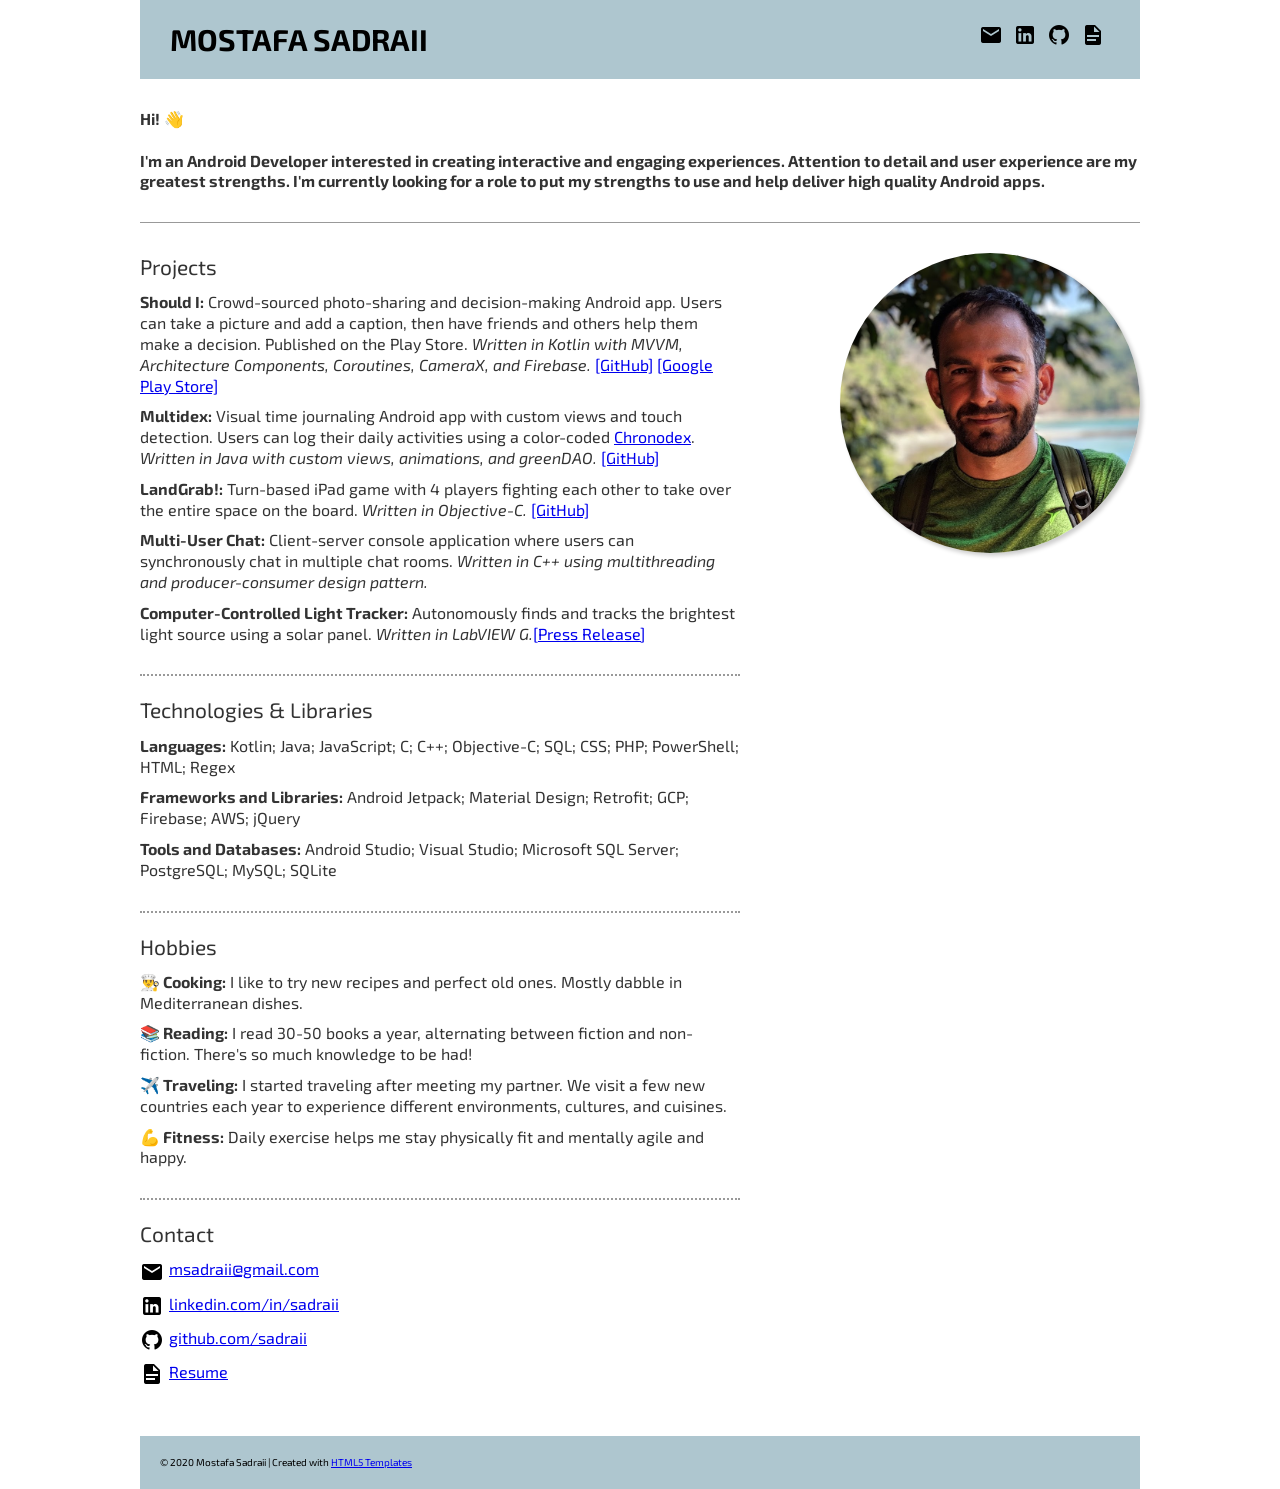
==== index.html @ 60edc60b "Updated project wording" ====
<!doctype html>
<html lang="en" class="no-js">
<head>
	<!-- Place favicon.ico in the root directory -->
    <meta charset="utf-8">
    <meta http-equiv="x-ua-compatible" content="ie=edge">
    <meta name="viewport" content="width=device-width, initial-scale=1">
    <title>Mostafa Sadraii - Android Developer</title>
	<meta name="description" content="Personal portfolio page for Mostafa Sadraii">
	<link rel="stylesheet" href="css/normalize.css">
	<link rel="stylesheet" href="css/main.css">
	<link href="https://fonts.googleapis.com/css2?family=Exo+2&display=swap" rel="stylesheet">
</head>

<body>
	<header>
		<div id="logo"><strong>Mostafa Sadraii</strong></div>
		<nav>  
			<ul>
				<li><a href="mailto:msadraii@gmail.com" alt="Email link" target="_blank"><img src="images/email.png"></a>
				<li><a href="https://www.linkedin.com/in/sadraii/" alt="LinkedIn link" target="_blank"><img src="images/linkedin.png"></a>
				<li><a href="https://www.github.com/sadraii/" alt="GitHub link" target="_blank"><img src="images/github.png"></a>
				<li><a href="resume.pdf" alt="Resume link" target="_blank"><img src="images/resume.png"></a>
			</ul>
		</nav>
	</header>
	<section>
		<p><strong>Hi!</strong> 👋</p>
		<br />
		<p><strong>I'm an Android Developer interested in creating interactive and engaging experiences. Attention to detail and user experience are my greatest strengths. I'm currently looking for a role to put my strengths to use and help deliver high quality Android apps.</strong></p>
	</section>
	<section id="pageContent">
		<main role="main">
			<article>
				<h2>Projects</h2>
				<p><strong>Should I:</strong> Crowd-sourced photo-sharing and decision-making Android app. Users can take a picture and add a caption, then have friends and others help them make a decision. Published on the Play Store. <em>Written in Kotlin with MVVM, Architecture Components, Coroutines, CameraX, and Firebase.</em> <a href="https://github.com/sadraii/should-i" target="_blank">[GitHub]</a> <a href="https://play.google.com/store/apps/details?id=com.sadraii.shouldi" target="_blank">[Google Play Store]</a></p> 
				<p><strong>Multidex:</strong> Visual time journaling Android app with custom views and touch detection. Users can log their daily activities using a color-coded <a href="http://www.timehackers.io/chronodex-review/" target="_blank">Chronodex</a>. <em>Written in Java with custom views, animations, and greenDAO.</em> <a href="https://github.com/sadraii/multidex" target="_blank">[GitHub]</a></p>
				<p><strong>LandGrab!:</strong> Turn-based iPad game with 4 players fighting each other to take over the entire space on the board. <em>Written in Objective-C.</em> <a href="https://github.com/sadraii/landgrab" target="_blank">[GitHub]</a></p>
				<p><strong>Multi-User Chat:</strong> Client-server console application where users can synchronously chat in multiple chat rooms. <em>Written in C++ using multithreading and producer-consumer design pattern.</em></p>
				<p><strong>Computer-Controlled Light Tracker:</strong> Autonomously finds and tracks the brightest light source using a solar panel. <em>Written in LabVIEW G.</em><a href="https://web.sonoma.edu/engineering/ship/computer_controlled_light_tracker.shtml" target="_blank">[Press Release]</a></p>
				<a href="" target="_blank"></a>
			</article>
			<article>
				<h2>Technologies & Libraries</h2>
				<p><strong>Languages:</strong> Kotlin; Java; JavaScript; C; C++; Objective-C; SQL; CSS; PHP; PowerShell; HTML; Regex</p>
				<p><strong>Frameworks and Libraries:</strong> Android Jetpack; Material Design; Retrofit; GCP; Firebase; AWS; jQuery</p>
				<p><strong>Tools and Databases:</strong> Android Studio; Visual Studio; Microsoft SQL Server; PostgreSQL; MySQL; SQLite</p>
			</article>
			<article>
					<h2>Hobbies</h2>
					<p><strong>👨‍🍳 Cooking:</strong> I like to try new recipes and perfect old ones. Mostly dabble in Mediterranean dishes.</p>
					<p><strong>📚 Reading:</strong> I read 30-50 books a year, alternating between fiction and non-fiction. There's so much knowledge to be had!</p>
					<p><strong>✈️ Traveling:</strong> I started traveling after meeting my partner. We visit a few new countries each year to experience different environments, cultures, and cuisines.</p>
					<p><strong>💪 Fitness:</strong> Daily exercise helps me stay physically fit and mentally agile and happy.</p>
				</article>
			<article>
				<h2>Contact</h2>
				<p><a href="mailto:msadraii@gmail.com" alt="Email link" target="_blank"><img src="images/email.png">msadraii@gmail.com</a></p>
				<p><a href="https://www.linkedin.com/in/sadraii/" alt="LinkedIn link" target="_blank"><img src="images/linkedin.png">linkedin.com/in/sadraii</a></p>
				<p><a href="https://www.github.com/sadraii/" alt="GitHub link" target="_blank"><img src="images/github.png">github.com/sadraii</a></p>
				<p><a href="resume.pdf" alt="Resume link" target="_blank"><img src="images/resume.png">Resume</a></p>
			</article>
		</main>
		<aside>
			<img id="me" alt="Profile picture" src="images/me.png" width="300" height="300">
			<!-- <div>Sidebar 2</div>
			<div>Sidebar 3</div> -->
		</aside>
	</section>
	<footer>
		<p>&copy; 2020 Mostafa Sadraii | Created with <a href="https://html5-templates.com/" target="_blank" rel="nofollow">HTML5 Templates</a></p>
	</footer>


</body>

</html>
---- css/main.css ----
html,body,div,span,object,iframe,h1,h2,h3,h4,h5,h6,p,blockquote,pre,abbr,address,cite,code,del,dfn,em,img,ins,kbd,q,samp,small,strong,sub,sup,var,b,i,dl,dt,dd,ol,ul,li,fieldset,form,label,legend,table,caption,tbody,tfoot,thead,tr,th,td,article,aside,canvas,details,figcaption,figure,footer,header,hgroup,menu,nav,section,summary,time,mark,audio,video{margin:0;padding:0;border:0;outline:0;font-size:100%;vertical-align:baseline;background:transparent}
body{line-height:1.3; font-family: 'Exo 2', sans-serif;}
h1{font-size: 25px;}h2{font-size: 21px;}h3{font-size: 18px;}h4{font-size: 16px;}
article,aside,details,figcaption,figure,footer,header,hgroup,menu,nav,section{display:block}
nav ul{list-style:none}
blockquote,q{quotes:none}
blockquote:before,blockquote:after,q:before,q:after{content:none}
a{margin:0;padding:0;font-size:100%;vertical-align:baseline;background:transparent}
ins{background-color:#ff9;color:#000;text-decoration:none}
mark{background-color:#ff9;color:#000;font-style:italic;font-weight:bold}
del{text-decoration:line-through}
abbr[title],dfn[title]{border-bottom:1px dotted;cursor:help}
table{border-collapse:collapse;border-spacing:0}
hr{display:block;height:1px;border:0;border-top:1px solid #ccc;margin:1em 0;padding:0}
input,select{vertical-align:middle}

body,html {
	background-color: #FFF;
}
header {
    background: #AEC6CF;
    padding: 20px 30px;
    max-width: 940px;
    margin: auto;
}
nav {
    /* display: inline-block; */
    float: right;
}
nav ul li a img {
    vertical-align: middle;
}
nav ul li {
    display: inline-block;
    margin: 3px 5px 0px 5px;
}
nav ul {
    list-style: none;
}
#pageContent {
    max-width: 1000px;
    margin: auto;
    border: none;
}
main {
	float: left;
	width: 60%;
}
aside {
	float: right;
	width: 30%;
}
article {
    border-bottom: 2px dotted #999;
    padding-bottom: 20px;
    margin-bottom: 20px;
}
article h2 {
    font-weight: normal;
    margin-bottom: 12px;
}
article p {
    padding-bottom: 10px;
}
article p img {
    vertical-align: middle;
    margin-right: 5px;
}
footer {
	background: #AEC6CF;
	max-width: 1000px;
	margin: auto;
	clear: both;
    text-align: left;
}
footer p {
    padding: 20px;
    font-size: 10px;
}
aside > div {
	margin: 10px auto;
	background: #AEC6CF;
	min-height: 100px;
}
main article:last-child {
    border-bottom: none;
}
#logo {
    display: inline-block;
    vertical-align: middle;
    font-size: 30px;
    text-transform: uppercase;
}
#me {
    border-radius: 50%;
    box-shadow: rgba(0,0,0,.2) 3px 3px 4px;
}
body > section {
    max-width: 1000px;
    margin: auto;
    padding: 30px 0px;
    border-bottom: 1px solid #999;
    color: #333;
}

@media screen and (max-width: 1000px) {
	body > section {
		padding: 30px 20px;
	}
}
@media screen and (max-width: 600px) {
	main {
		float: none;
		width: 100%;
	}
	aside {
		float: none;
		width: 100%;
	}
    nav {
        display: none;
    }
}
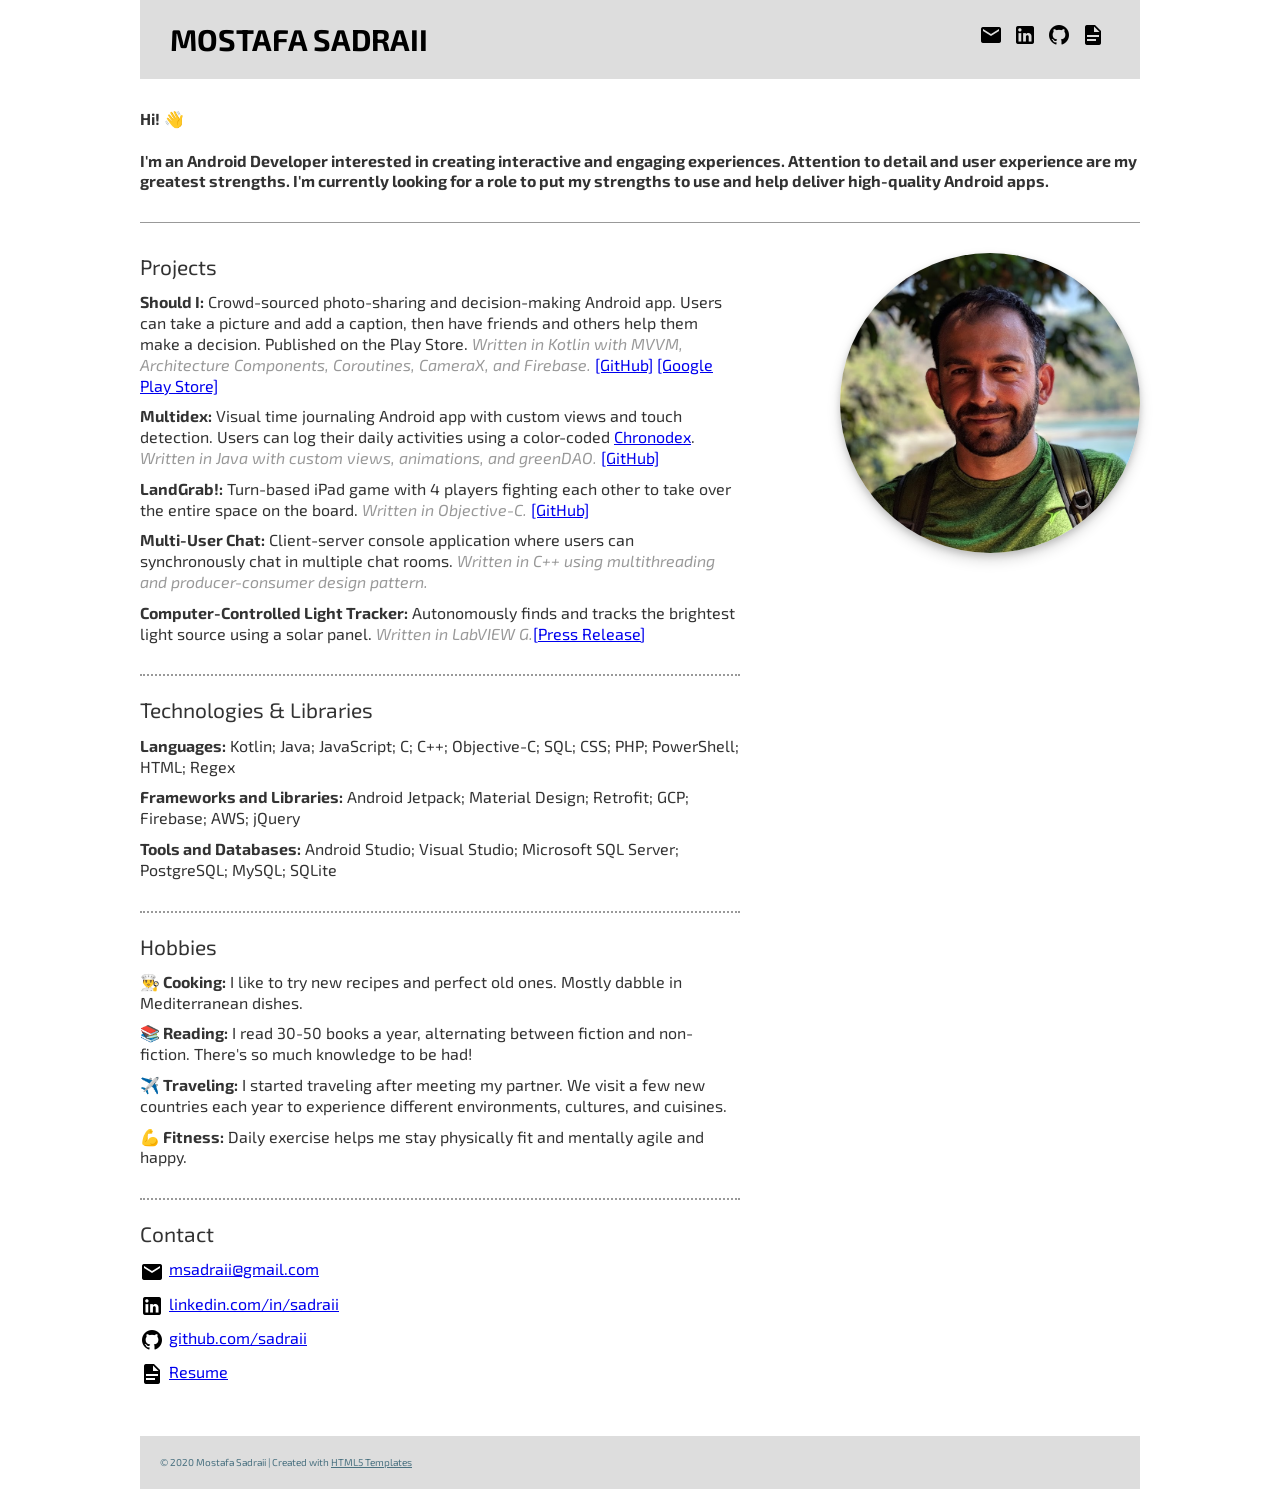
==== commit a39a58bf: "Updated bio wording" ====
--- a/index.html
+++ b/index.html
@@ -27,7 +27,7 @@
 	<section>
 		<p><strong>Hi!</strong> 👋</p>
 		<br />
-		<p><strong>I'm an Android Developer interested in creating interactive and engaging experiences. Attention to detail and user experience are my greatest strengths. I'm currently looking for a role to put my strengths to use and help deliver high quality Android apps.</strong></p>
+		<p><strong>I'm an Android Developer interested in creating interactive and engaging experiences. Attention to detail and user experience are my greatest strengths. I'm currently looking for a role to put my strengths to use and help deliver high-quality Android apps.</strong></p>
 	</section>
 	<section id="pageContent">
 		<main role="main">
--- a/css/main.css
+++ b/css/main.css
@@ -18,7 +18,7 @@
 	background-color: #FFF;
 }
 header {
-    background: #AEC6CF;
+    background: #DDD;
     padding: 20px 30px;
     max-width: 940px;
     margin: auto;
@@ -66,8 +66,11 @@
     vertical-align: middle;
     margin-right: 5px;
 }
+article p em {
+    color: #999;
+}
 footer {
-	background: #AEC6CF;
+	background: #DDD;
 	max-width: 1000px;
 	margin: auto;
 	clear: both;
@@ -76,6 +79,10 @@
 footer p {
     padding: 20px;
     font-size: 10px;
+    color: #4b7281;
+}
+footer p a {
+	color: #4b7281;
 }
 aside > div {
 	margin: 10px auto;
@@ -93,7 +100,7 @@
 }
 #me {
     border-radius: 50%;
-    box-shadow: rgba(0,0,0,.2) 3px 3px 4px;
+    box-shadow: rgba(0,0,0,0.15) 0px 7px 14px 0px, rgba(0,0,0,.15) 0px 3px 6px 0px;
 }
 body > section {
     max-width: 1000px;
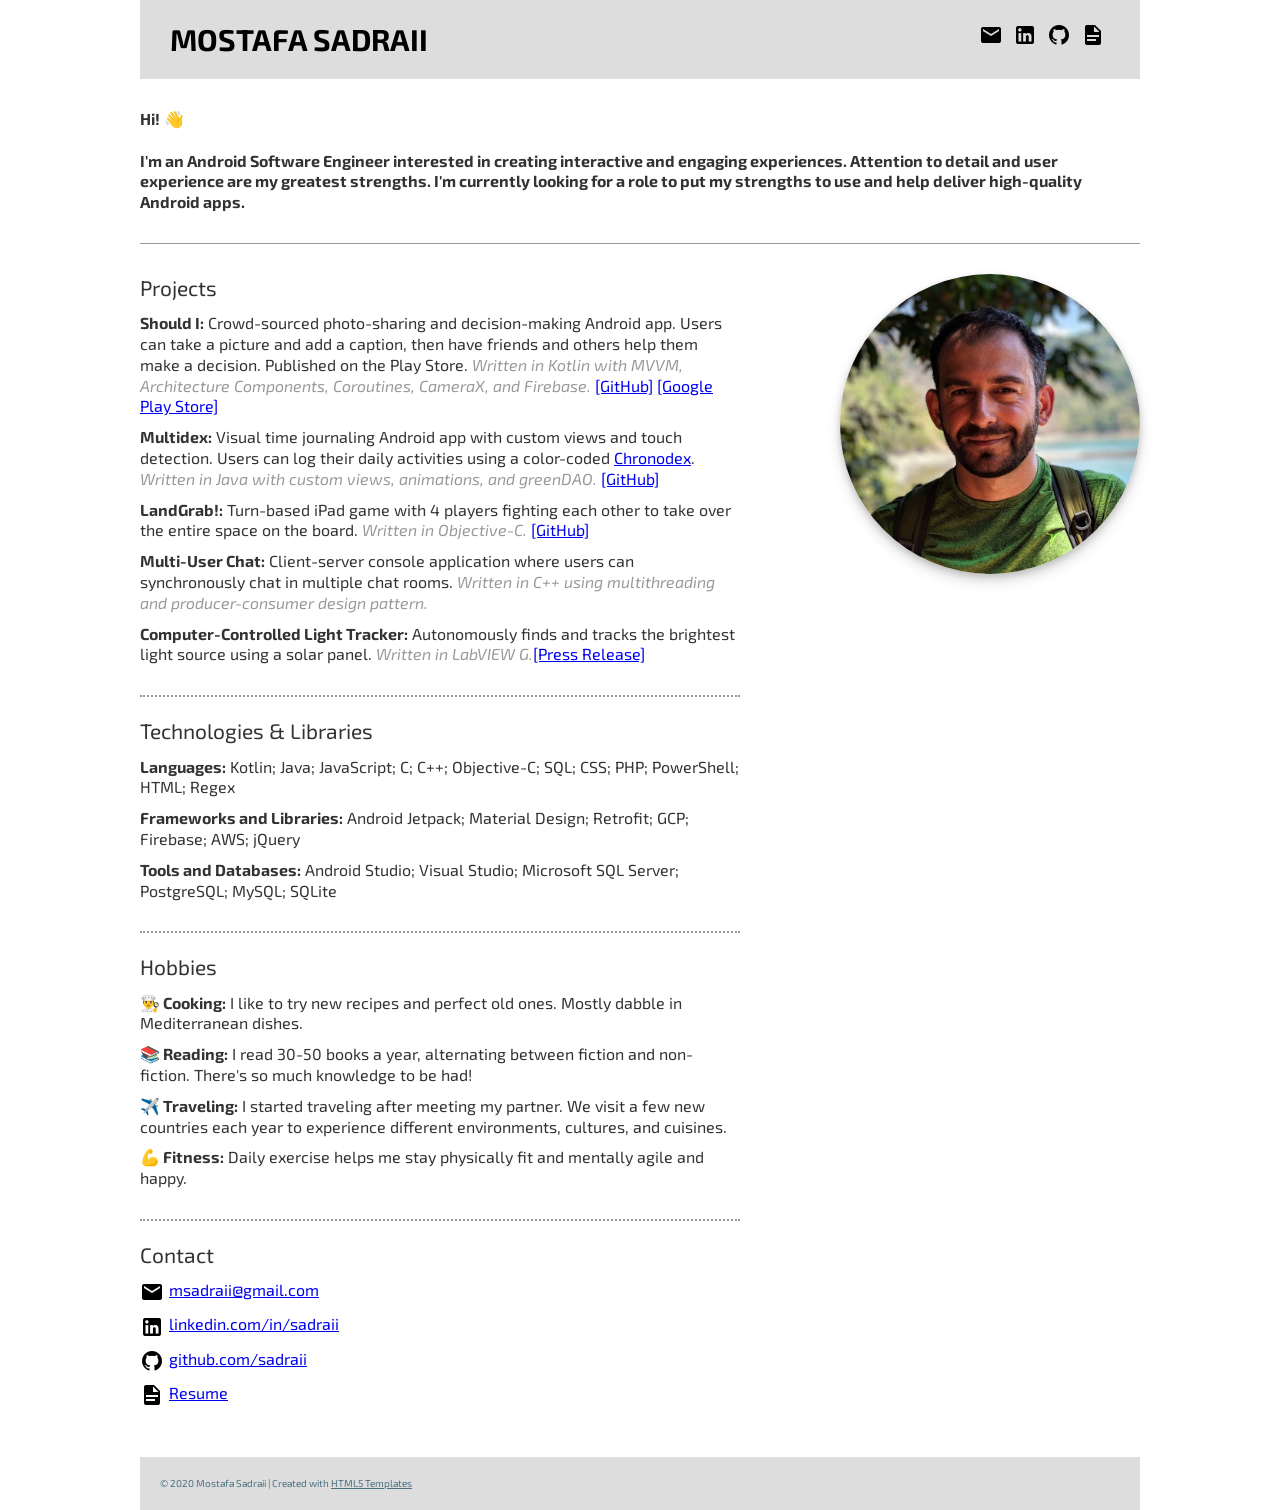
==== commit ed51c938: "Updated website wording" ====
--- a/index.html
+++ b/index.html
@@ -27,7 +27,7 @@
 	<section>
 		<p><strong>Hi!</strong> 👋</p>
 		<br />
-		<p><strong>I'm an Android Developer interested in creating interactive and engaging experiences. Attention to detail and user experience are my greatest strengths. I'm currently looking for a role to put my strengths to use and help deliver high-quality Android apps.</strong></p>
+		<p><strong>I'm an Android Software Engineer interested in creating interactive and engaging experiences. Attention to detail and user experience are my greatest strengths. I'm currently looking for a role to put my strengths to use and help deliver high-quality Android apps.</strong></p>
 	</section>
 	<section id="pageContent">
 		<main role="main">
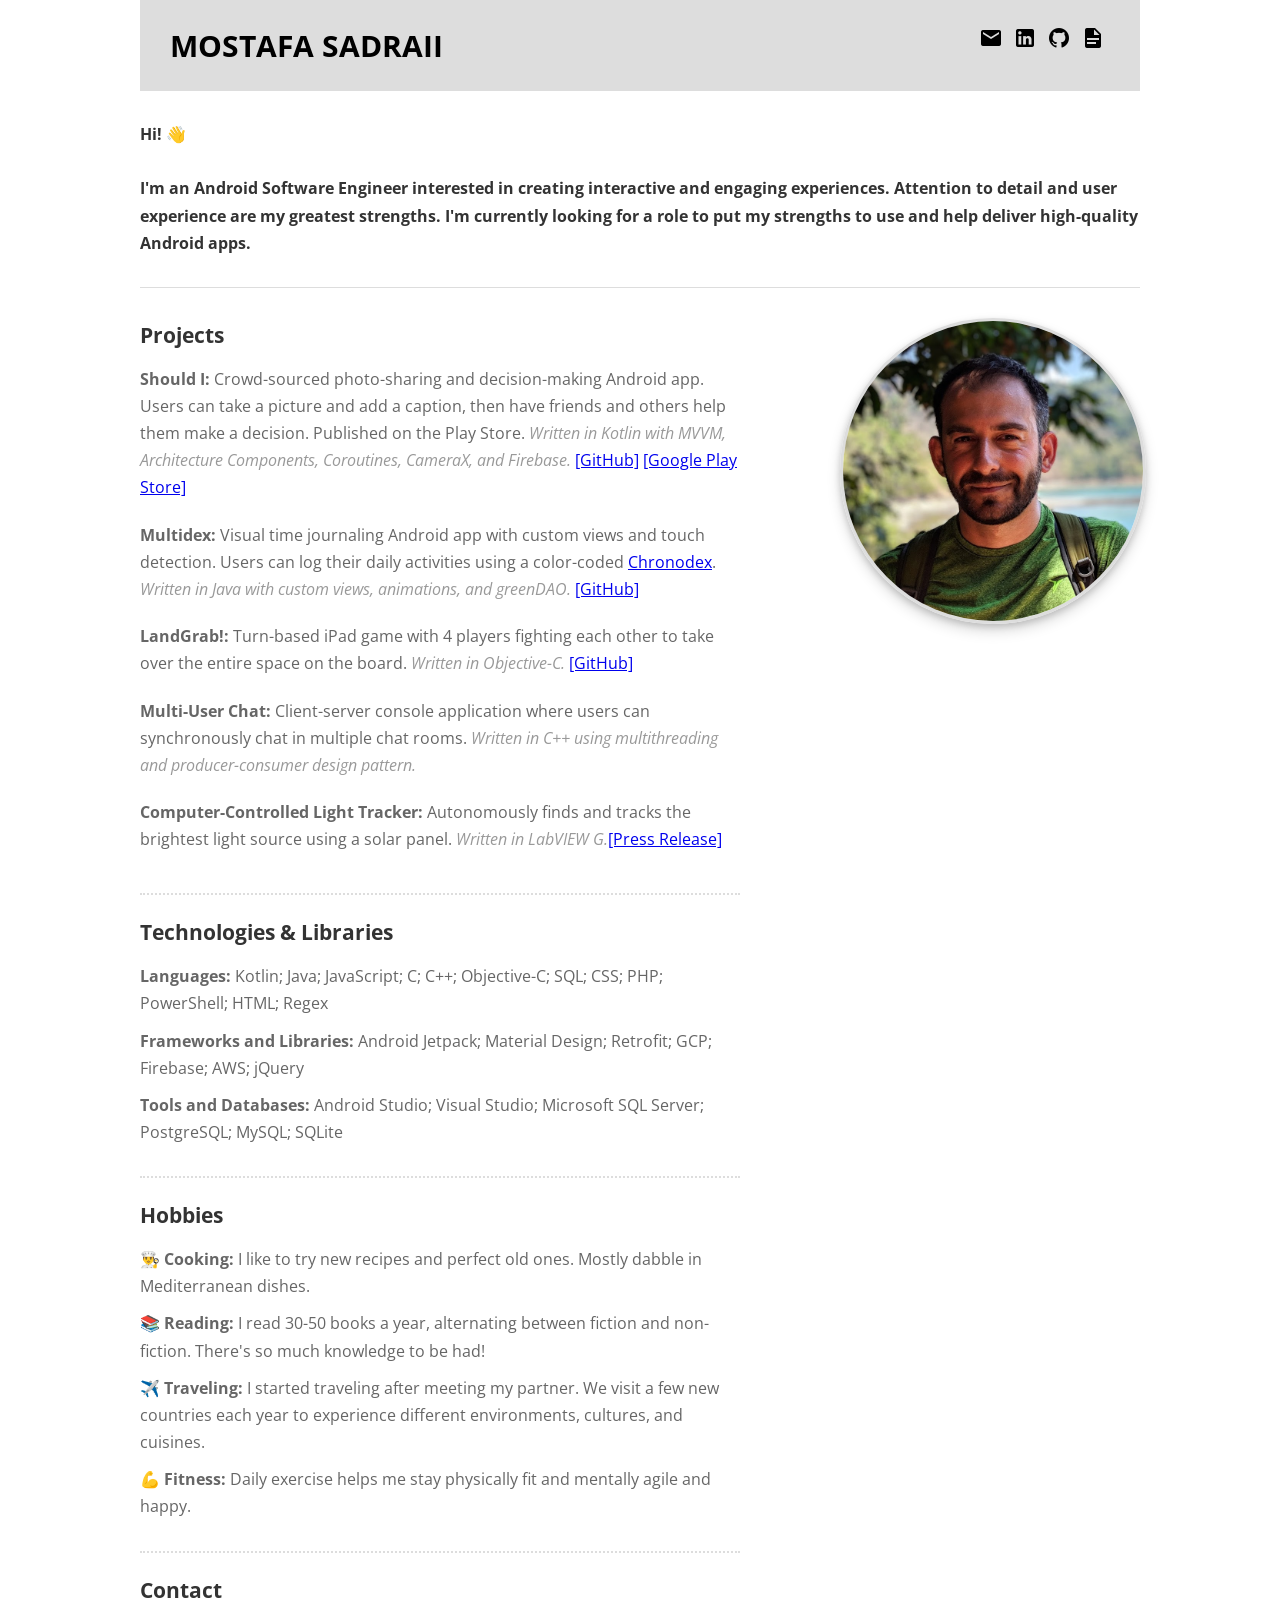
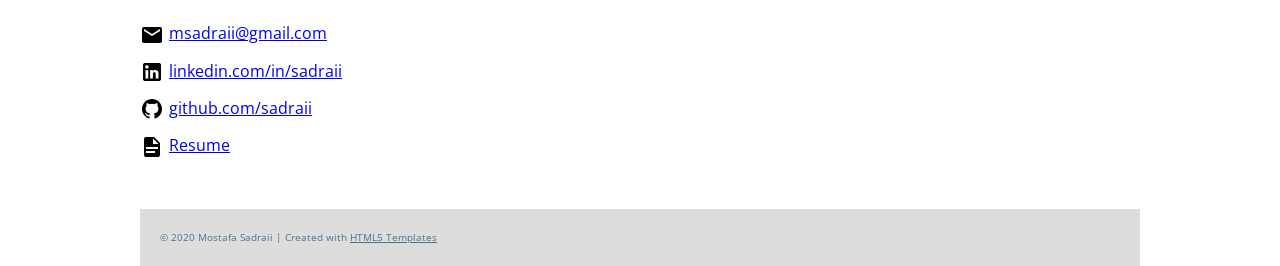
==== commit caf36b24: "Updated CSS colors, font, and spacing" ====
--- a/index.html
+++ b/index.html
@@ -9,7 +9,7 @@
 	<meta name="description" content="Personal portfolio page for Mostafa Sadraii">
 	<link rel="stylesheet" href="css/normalize.css">
 	<link rel="stylesheet" href="css/main.css">
-	<link href="https://fonts.googleapis.com/css2?family=Exo+2&display=swap" rel="stylesheet">
+	<link href="https://fonts.googleapis.com/css2?family=Open+Sans&display=swap" rel="stylesheet">
 </head>
 
 <body>
--- a/css/main.css
+++ b/css/main.css
@@ -1,5 +1,5 @@
 html,body,div,span,object,iframe,h1,h2,h3,h4,h5,h6,p,blockquote,pre,abbr,address,cite,code,del,dfn,em,img,ins,kbd,q,samp,small,strong,sub,sup,var,b,i,dl,dt,dd,ol,ul,li,fieldset,form,label,legend,table,caption,tbody,tfoot,thead,tr,th,td,article,aside,canvas,details,figcaption,figure,footer,header,hgroup,menu,nav,section,summary,time,mark,audio,video{margin:0;padding:0;border:0;outline:0;font-size:100%;vertical-align:baseline;background:transparent}
-body{line-height:1.3; font-family: 'Exo 2', sans-serif;}
+body{line-height:1.7; font-family: 'Open Sans', sans-serif;}
 h1{font-size: 25px;}h2{font-size: 21px;}h3{font-size: 18px;}h4{font-size: 16px;}
 article,aside,details,figcaption,figure,footer,header,hgroup,menu,nav,section{display:block}
 nav ul{list-style:none}
@@ -51,16 +51,20 @@
 	width: 30%;
 }
 article {
-    border-bottom: 2px dotted #999;
+    border-bottom: 2px dotted #DDD;
     padding-bottom: 20px;
     margin-bottom: 20px;
 }
 article h2 {
-    font-weight: normal;
+    font-weight: bold;
     margin-bottom: 12px;
+}
+article:first-of-type p {
+    padding-bottom: 20px;
 }
 article p {
     padding-bottom: 10px;
+    color: #666;
 }
 article p img {
     vertical-align: middle;
@@ -100,13 +104,14 @@
 }
 #me {
     border-radius: 50%;
+    border: 3px solid #DDD;
     box-shadow: rgba(0,0,0,0.15) 0px 7px 14px 0px, rgba(0,0,0,.15) 0px 3px 6px 0px;
 }
 body > section {
     max-width: 1000px;
     margin: auto;
     padding: 30px 0px;
-    border-bottom: 1px solid #999;
+    border-bottom: 1px solid #DDD;
     color: #333;
 }
 
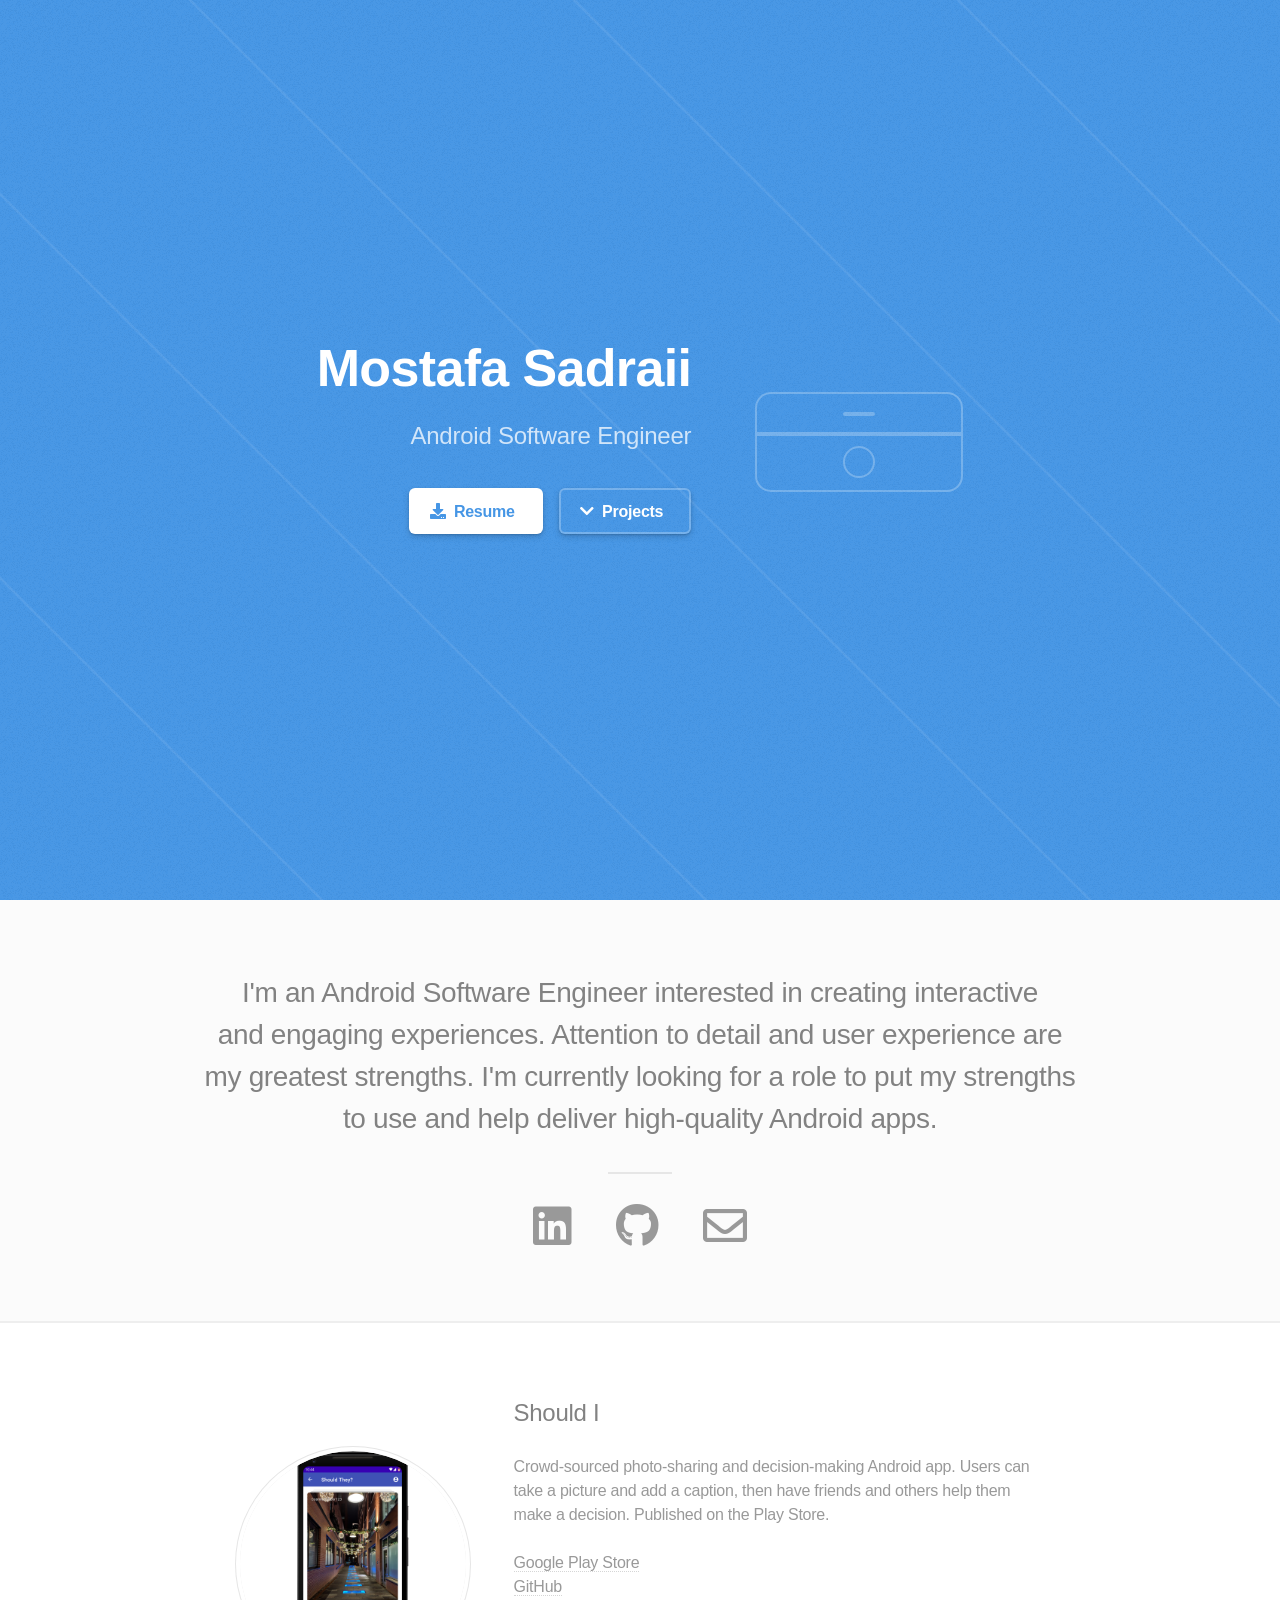
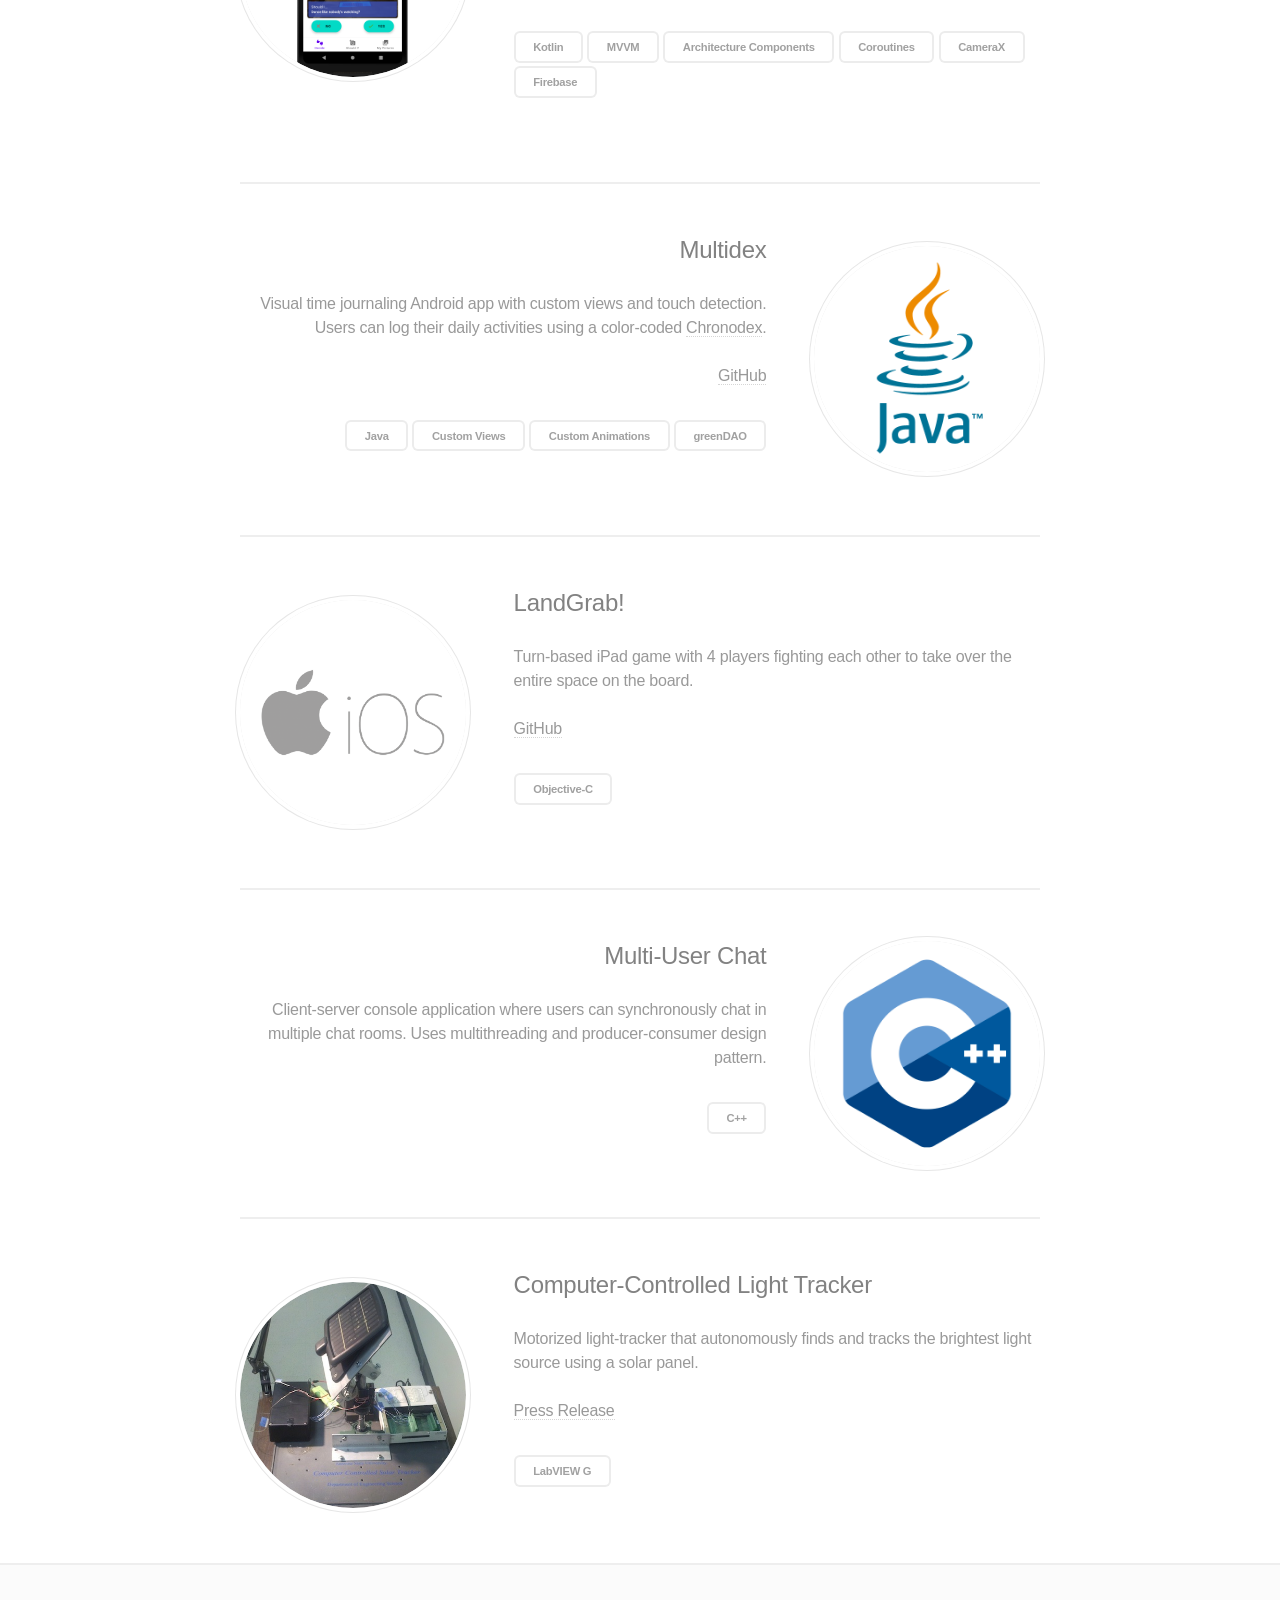
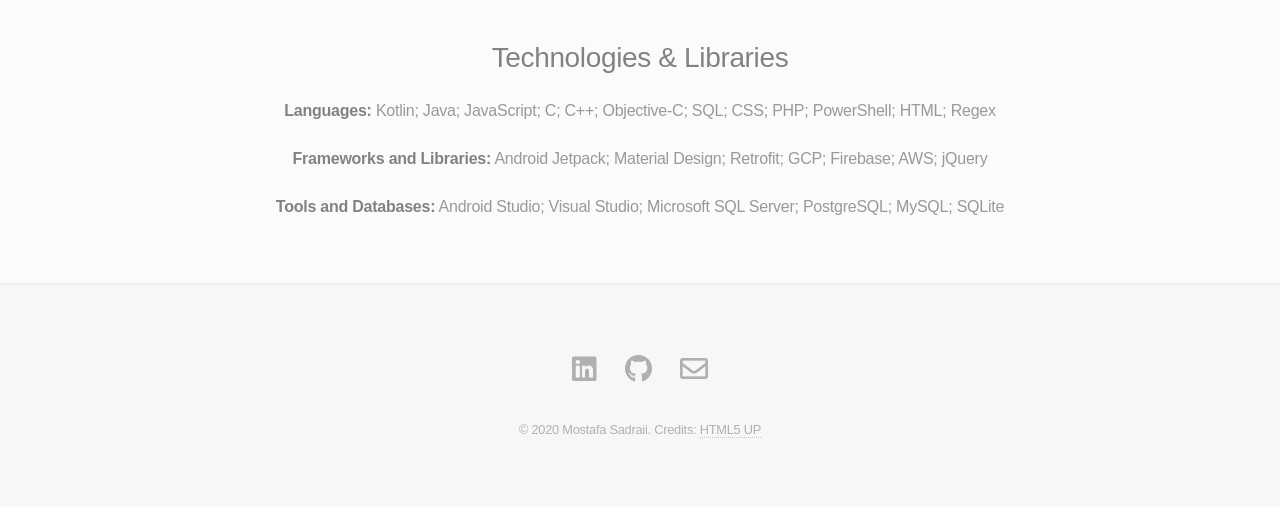
==== commit 2ad6e208: "Changed site template" ====
--- a/index.html
+++ b/index.html
@@ -1,77 +1,511 @@
-<!doctype html>
-<html lang="en" class="no-js">
-<head>
-	<!-- Place favicon.ico in the root directory -->
-    <meta charset="utf-8">
-    <meta http-equiv="x-ua-compatible" content="ie=edge">
-    <meta name="viewport" content="width=device-width, initial-scale=1">
-    <title>Mostafa Sadraii - Android Developer</title>
-	<meta name="description" content="Personal portfolio page for Mostafa Sadraii">
-	<link rel="stylesheet" href="css/normalize.css">
-	<link rel="stylesheet" href="css/main.css">
-	<link href="https://fonts.googleapis.com/css2?family=Open+Sans&display=swap" rel="stylesheet">
-</head>
-
-<body>
-	<header>
-		<div id="logo"><strong>Mostafa Sadraii</strong></div>
-		<nav>  
-			<ul>
-				<li><a href="mailto:msadraii@gmail.com" alt="Email link" target="_blank"><img src="images/email.png"></a>
-				<li><a href="https://www.linkedin.com/in/sadraii/" alt="LinkedIn link" target="_blank"><img src="images/linkedin.png"></a>
-				<li><a href="https://www.github.com/sadraii/" alt="GitHub link" target="_blank"><img src="images/github.png"></a>
-				<li><a href="resume.pdf" alt="Resume link" target="_blank"><img src="images/resume.png"></a>
-			</ul>
-		</nav>
-	</header>
-	<section>
-		<p><strong>Hi!</strong> 👋</p>
-		<br />
-		<p><strong>I'm an Android Software Engineer interested in creating interactive and engaging experiences. Attention to detail and user experience are my greatest strengths. I'm currently looking for a role to put my strengths to use and help deliver high-quality Android apps.</strong></p>
-	</section>
-	<section id="pageContent">
-		<main role="main">
-			<article>
-				<h2>Projects</h2>
-				<p><strong>Should I:</strong> Crowd-sourced photo-sharing and decision-making Android app. Users can take a picture and add a caption, then have friends and others help them make a decision. Published on the Play Store. <em>Written in Kotlin with MVVM, Architecture Components, Coroutines, CameraX, and Firebase.</em> <a href="https://github.com/sadraii/should-i" target="_blank">[GitHub]</a> <a href="https://play.google.com/store/apps/details?id=com.sadraii.shouldi" target="_blank">[Google Play Store]</a></p> 
-				<p><strong>Multidex:</strong> Visual time journaling Android app with custom views and touch detection. Users can log their daily activities using a color-coded <a href="http://www.timehackers.io/chronodex-review/" target="_blank">Chronodex</a>. <em>Written in Java with custom views, animations, and greenDAO.</em> <a href="https://github.com/sadraii/multidex" target="_blank">[GitHub]</a></p>
-				<p><strong>LandGrab!:</strong> Turn-based iPad game with 4 players fighting each other to take over the entire space on the board. <em>Written in Objective-C.</em> <a href="https://github.com/sadraii/landgrab" target="_blank">[GitHub]</a></p>
-				<p><strong>Multi-User Chat:</strong> Client-server console application where users can synchronously chat in multiple chat rooms. <em>Written in C++ using multithreading and producer-consumer design pattern.</em></p>
-				<p><strong>Computer-Controlled Light Tracker:</strong> Autonomously finds and tracks the brightest light source using a solar panel. <em>Written in LabVIEW G.</em><a href="https://web.sonoma.edu/engineering/ship/computer_controlled_light_tracker.shtml" target="_blank">[Press Release]</a></p>
-				<a href="" target="_blank"></a>
-			</article>
-			<article>
-				<h2>Technologies & Libraries</h2>
-				<p><strong>Languages:</strong> Kotlin; Java; JavaScript; C; C++; Objective-C; SQL; CSS; PHP; PowerShell; HTML; Regex</p>
-				<p><strong>Frameworks and Libraries:</strong> Android Jetpack; Material Design; Retrofit; GCP; Firebase; AWS; jQuery</p>
-				<p><strong>Tools and Databases:</strong> Android Studio; Visual Studio; Microsoft SQL Server; PostgreSQL; MySQL; SQLite</p>
-			</article>
-			<article>
+<!DOCTYPE HTML>
+<!--
+	Fractal by HTML5 UP
+	html5up.net | @ajlkn
+	Free for personal and commercial use under the CCA 3.0 license (html5up.net/license)
+-->
+<html>
+	<head>
+		<title>Mostafa Sadraii - Android Software Engineer</title>
+		<meta charset="utf-8" />
+		<meta name="viewport" content="width=device-width, initial-scale=1, user-scalable=no" />
+		<meta name="description" content="Personal portfolio page for Mostafa Sadraii">
+		<link rel="stylesheet" href="assets/css/main.css" />
+		<noscript><link rel="stylesheet" href="assets/css/noscript.css" /></noscript>
+	</head>
+	<body class="is-preload">
+
+		<!-- Header -->
+			<header id="header">
+				<div class="content">
+					<h1><a href="#">Mostafa Sadraii</a></h1>
+					<p>Android Software Engineer</p>
+					<ul class="actions">
+						<li><a href="resume.pdf" class="button primary icon solid fa-download">Resume</a></li>
+						<li><a href="#one" class="button icon solid fa-chevron-down scrolly">Projects</a></li>
+					</ul>
+				</div>
+				<div class="image phone"><div class="inner"><img src="images/me_phone.png" alt="" /></div></div>
+			</header>
+
+		<!-- One -->
+			<section id="one" class="wrapper style2 special">
+				<header class="major">
+					<h2>I'm an Android Software Engineer interested in creating interactive<br />
+						and engaging experiences. Attention to detail and user experience are<br />
+						my greatest strengths. I'm currently looking for a role to put my strengths<br />
+						to use and help deliver high-quality Android apps.</h2>
+				</header>
+				<ul class="icons major">
+					<li><a href="https://www.linkedin.com/in/sadraii/"><span class="icon brands fa-linkedin"><span class="label">LinkedIn</span></span></a></li>
+					<li><a href="https://www.github.com/sadraii/"><span class="icon brands fa-github"><span class="label">GitHub</span></span></a></li>
+					<li><a href="mailto:msadraii@gmail.com"><span class="icon fa-envelope"><span class="label">Email</span></span></a></li>
+				</ul>
+			</section>
+
+		<!-- Two -->
+			<section id="two" class="wrapper">
+				<div class="inner alt">
+					<section class="spotlight">
+						<div class="image"><img src="images/should_i.png" alt="" /></div>
+						<div class="content">
+							<h3>Should I</h3>
+							<p>Crowd-sourced photo-sharing and decision-making Android app. Users can take a picture and add a caption, then have friends and others help them make a decision. Published on the Play Store.<br />
+							<br />
+							<a href="https://play.google.com/store/apps/details?id=com.sadraii.shouldi" target="_blank">Google Play Store</a><br />
+							<a href="https://github.com/sadraii/should-i" target="_blank">GitHub</a><br />
+							<ul class="actions">
+								<li>
+									<a href="#" class="button small disabled">Kotlin</a>
+									<a href="#" class="button small disabled">MVVM</a>
+									<a href="#" class="button small disabled">Architecture Components</a>
+									<a href="#" class="button small disabled">Coroutines</a>
+									<a href="#" class="button small disabled">CameraX</a>
+									<a href="#" class="button small disabled">Firebase</a>
+								</li>
+							</ul>
+							</p>
+						</div>
+					</section>
+					<section class="spotlight">
+						<div class="image"><img src="images/java.png" alt="" /></div>
+						<div class="content">
+							<h3>Multidex</h3>
+							<p>Visual time journaling Android app with custom views and touch detection. Users can log their daily activities using a color-coded <a href="http://www.timehackers.io/chronodex-review/" target="_blank">Chronodex</a>.<br />
+							<br />
+							<a href="https://github.com/sadraii/multidex" target="_blank">GitHub</a><br />
+							<ul class="actions">
+								<li>
+									<a href="#" class="button small disabled">Java</a>
+									<a href="#" class="button small disabled">Custom Views</a>
+									<a href="#" class="button small disabled">Custom Animations</a>
+									<a href="#" class="button small disabled">greenDAO</a>
+								</li>
+							</ul>
+							</p>
+						</div>
+					</section>
+					<section class="spotlight">
+						<div class="image"><img src="images/ios.png" alt="" /></div>
+						<div class="content">
+							<h3>LandGrab!</h3>
+							<p>Turn-based iPad game with 4 players fighting each other to take over the entire space on the board.<br />
+							<br />
+							<a href="https://github.com/sadraii/landgrab" target="_blank">GitHub</a><br />
+							<ul class="actions">
+								<li>
+									<a href="#" class="button small disabled">Objective-C</a>
+								</li>
+							</ul>
+							</p>
+						</div>
+					</section>
+					<section class="spotlight">
+						<div class="image"><img src="images/cpp.png" alt="" /></div>
+						<div class="content">
+							<h3>Multi-User Chat</h3>
+							<p>Client-server console application where users can synchronously chat in multiple chat rooms. Uses multithreading and producer-consumer design pattern.<br />
+							<ul class="actions">
+								<li>
+									<a href="#" class="button small disabled">C++</a>
+								</li>
+							</ul>
+							</p>
+						</div>
+					</section>
+					<section class="spotlight">
+						<div class="image"><img src="images/light_tracker.jpg" alt="" /></div>
+						<div class="content">
+							<h3>Computer-Controlled Light Tracker</h3>
+							<p>Motorized light-tracker that autonomously finds and tracks the brightest light source using a solar panel.<br />
+							<br />
+							<a href="https://web.sonoma.edu/engineering/ship/computer_controlled_light_tracker.shtml" target="_blank">Press Release</a><br />
+							<ul class="actions">
+								<li>
+									<a href="#" class="button small disabled">LabVIEW G</a>
+								</li>
+							</ul>
+							</p>
+						</div>
+					</section>
+					<!-- <section class="special">
+						<ul class="icons labeled">
+							<li><span class="icon solid fa-camera-retro"><span class="label">Ipsum lorem accumsan</span></span></li>
+							<li><span class="icon solid fa-sync"><span class="label">Sed vehicula elementum</span></span></li>
+							<li><span class="icon solid fa-cloud"><span class="label">Elit fusce consequat</span></span></li>
+							<li><span class="icon solid fa-code"><span class="label">Lorem nullam tempus</span></span></li>
+							<li><span class="icon solid fa-desktop"><span class="label">Adipiscing amet sapien</span></span></li>
+						</ul>
+					</section> -->
+				</div>
+			</section>
+
+		<!-- Three -->
+			<section id="three" class="wrapper style2 special">
+				<header>
+					<h2>Technologies & Libraries</h2>
+					<p></p>
+					<p><strong>Languages:</strong> Kotlin; Java; JavaScript; C; C++; Objective-C; SQL; CSS; PHP; PowerShell; HTML; Regex</p>
+					<p><strong>Frameworks and Libraries:</strong> Android Jetpack; Material Design; Retrofit; GCP; Firebase; AWS; jQuery</p>
+					<p><strong>Tools and Databases:</strong> Android Studio; Visual Studio; Microsoft SQL Server; PostgreSQL; MySQL; SQLite</p>
+				</header>
+				<!-- <ul class="actions special">
+					<li><a href="#" class="button primary icon solid fa-download">Download</a></li>
+					<li><a href="#" class="button">Learn More</a></li>
+				</ul> -->
+			</section>
+
+		<!-- Four -->
+			<!-- <section id="four" class="wrapper style4 special">
+				<header>
 					<h2>Hobbies</h2>
-					<p><strong>👨‍🍳 Cooking:</strong> I like to try new recipes and perfect old ones. Mostly dabble in Mediterranean dishes.</p>
-					<p><strong>📚 Reading:</strong> I read 30-50 books a year, alternating between fiction and non-fiction. There's so much knowledge to be had!</p>
-					<p><strong>✈️ Traveling:</strong> I started traveling after meeting my partner. We visit a few new countries each year to experience different environments, cultures, and cuisines.</p>
-					<p><strong>💪 Fitness:</strong> Daily exercise helps me stay physically fit and mentally agile and happy.</p>
-				</article>
-			<article>
-				<h2>Contact</h2>
-				<p><a href="mailto:msadraii@gmail.com" alt="Email link" target="_blank"><img src="images/email.png">msadraii@gmail.com</a></p>
-				<p><a href="https://www.linkedin.com/in/sadraii/" alt="LinkedIn link" target="_blank"><img src="images/linkedin.png">linkedin.com/in/sadraii</a></p>
-				<p><a href="https://www.github.com/sadraii/" alt="GitHub link" target="_blank"><img src="images/github.png">github.com/sadraii</a></p>
-				<p><a href="resume.pdf" alt="Resume link" target="_blank"><img src="images/resume.png">Resume</a></p>
-			</article>
-		</main>
-		<aside>
-			<img id="me" alt="Profile picture" src="images/me.png" width="300" height="300">
-			<!-- <div>Sidebar 2</div>
-			<div>Sidebar 3</div> -->
-		</aside>
-	</section>
-	<footer>
-		<p>&copy; 2020 Mostafa Sadraii | Created with <a href="https://html5-templates.com/" target="_blank" rel="nofollow">HTML5 Templates</a></p>
-	</footer>
-
-
-</body>
-
+					<p><br /><strong>Cooking:</strong> I like to try new recipes and perfect old ones. Mostly dabble in Mediterranean dishes.<br />
+					<br />
+					<strong>Reading:</strong> I read 30-50 books a year, alternating between fiction  non-fiction.<br />There's so much knowledge to be had!<br />
+					<br />
+					<strong>Traveling:</strong> I started traveling after meeting my partner. We visit ew new countries each year<br /> to experience different environments, cultures, and sines.<br />
+					<br />
+					<strong>Fitness:</strong> Daily exercise helps me stay physically fit and mentally agile and happy.</p>
+				</header>
+			</section> -->
+
+		<!-- Five -->
+
+		<!--
+			<section id="five" class="wrapper">
+				<div class="inner">
+
+					<header class="major">
+						<h2>Elements</h2>
+					</header>
+
+					<section>
+						<h4>Text</h4>
+						<p>This is <b>bold</b> and this is <strong>strong</strong>. This is <i>italic</i> and this is <em>emphasized</em>.
+						This is <sup>superscript</sup> text and this is <sub>subscript</sub> text.
+						This is <u>underlined</u> and this is code: <code>for (;;) { ... }</code>. Finally, <a href="#">this is a link</a>.</p>
+						<hr />
+						<header>
+							<h4>Heading with a Subtitle</h4>
+							<p>Lorem ipsum dolor sit amet nullam id egestas urna aliquam</p>
+						</header>
+						<p>Nunc lacinia ante nunc ac lobortis. Interdum adipiscing gravida odio porttitor sem non mi integer non faucibus ornare mi ut ante amet placerat aliquet. Volutpat eu sed ante lacinia sapien lorem accumsan varius montes viverra nibh in adipiscing blandit tempus accumsan.</p>
+						<header>
+							<h5>Heading with a Subtitle</h5>
+							<p>Lorem ipsum dolor sit amet nullam id egestas urna aliquam</p>
+						</header>
+						<p>Nunc lacinia ante nunc ac lobortis. Interdum adipiscing gravida odio porttitor sem non mi integer non faucibus ornare mi ut ante amet placerat aliquet. Volutpat eu sed ante lacinia sapien lorem accumsan varius montes viverra nibh in adipiscing blandit tempus accumsan.</p>
+						<hr />
+						<h2>Heading Level 2</h2>
+						<h3>Heading Level 3</h3>
+						<h4>Heading Level 4</h4>
+						<h5>Heading Level 5</h5>
+						<h6>Heading Level 6</h6>
+						<hr />
+						<h5>Blockquote</h5>
+						<blockquote>Fringilla nisl. Donec accumsan interdum nisi, quis tincidunt felis sagittis eget tempus euismod. Vestibulum ante ipsum primis in faucibus vestibulum. Blandit adipiscing eu felis iaculis volutpat ac adipiscing accumsan faucibus. Vestibulum ante ipsum primis in faucibus lorem ipsum dolor sit amet nullam adipiscing eu felis.</blockquote>
+						<h5>Preformatted</h5>
+						<pre><code>i = 0;
+
+while (!deck.isInOrder()) {
+  print 'Iteration ' + i;
+  deck.shuffle();
+  i++;
+}
+
+print 'It took ' + i + ' iterations to sort the deck.';</code></pre>
+					</section>
+
+					<section>
+						<h4>Lists</h4>
+						<div class="row">
+							<div class="col-6 col-12-medium">
+								<h5>Unordered</h5>
+								<ul>
+									<li>Dolor pulvinar etiam.</li>
+									<li>Sagittis adipiscing.</li>
+									<li>Felis enim feugiat.</li>
+								</ul>
+								<h5>Alternate</h5>
+								<ul class="alt">
+									<li>Dolor pulvinar etiam.</li>
+									<li>Sagittis adipiscing.</li>
+									<li>Felis enim feugiat.</li>
+								</ul>
+							</div>
+							<div class="col-6 col-12-medium">
+								<h5>Ordered</h5>
+								<ol>
+									<li>Dolor pulvinar etiam.</li>
+									<li>Etiam vel felis viverra.</li>
+									<li>Felis enim feugiat.</li>
+									<li>Dolor pulvinar etiam.</li>
+									<li>Etiam vel felis lorem.</li>
+									<li>Felis enim et feugiat.</li>
+								</ol>
+								<h5>Icons</h5>
+								<ul class="icons">
+									<li><a href="#" class="icon brands fa-twitter"><span class="label">Twitter</span></a></li>
+									<li><a href="#" class="icon brands fa-facebook-f"><span class="label">Facebook</span></a></li>
+									<li><a href="#" class="icon brands fa-instagram"><span class="label">Instagram</span></a></li>
+									<li><a href="#" class="icon brands fa-github"><span class="label">Github</span></a></li>
+								</ul>
+							</div>
+						</div>
+						<h5>Actions</h5>
+						<div class="row">
+							<div class="col-6 col-12-medium">
+								<ul class="actions">
+									<li><a href="#" class="button primary">Default</a></li>
+									<li><a href="#" class="button">Default</a></li>
+								</ul>
+								<ul class="actions small">
+									<li><a href="#" class="button primary small">Small</a></li>
+									<li><a href="#" class="button small">Small</a></li>
+								</ul>
+								<ul class="actions stacked">
+									<li><a href="#" class="button primary">Default</a></li>
+									<li><a href="#" class="button">Default</a></li>
+								</ul>
+								<ul class="actions stacked">
+									<li><a href="#" class="button primary small">Small</a></li>
+									<li><a href="#" class="button small">Small</a></li>
+								</ul>
+							</div>
+							<div class="col-6 col-12-medium">
+								<ul class="actions stacked">
+									<li><a href="#" class="button primary fit">Default</a></li>
+									<li><a href="#" class="button fit">Default</a></li>
+								</ul>
+								<ul class="actions stacked">
+									<li><a href="#" class="button primary small fit">Small</a></li>
+									<li><a href="#" class="button small fit">Small</a></li>
+								</ul>
+							</div>
+						</div>
+					</section>
+
+					<section>
+						<h4>Table</h4>
+						<h5>Default</h5>
+						<div class="table-wrapper">
+							<table>
+								<thead>
+									<tr>
+										<th>Name</th>
+										<th>Description</th>
+										<th>Price</th>
+									</tr>
+								</thead>
+								<tbody>
+									<tr>
+										<td>Item One</td>
+										<td>Ante turpis integer aliquet porttitor.</td>
+										<td>29.99</td>
+									</tr>
+									<tr>
+										<td>Item Two</td>
+										<td>Vis ac commodo adipiscing arcu aliquet.</td>
+										<td>19.99</td>
+									</tr>
+									<tr>
+										<td>Item Three</td>
+										<td> Morbi faucibus arcu accumsan lorem.</td>
+										<td>29.99</td>
+									</tr>
+									<tr>
+										<td>Item Four</td>
+										<td>Vitae integer tempus condimentum.</td>
+										<td>19.99</td>
+									</tr>
+									<tr>
+										<td>Item Five</td>
+										<td>Ante turpis integer aliquet porttitor.</td>
+										<td>29.99</td>
+									</tr>
+								</tbody>
+								<tfoot>
+									<tr>
+										<td colspan="2"></td>
+										<td>100.00</td>
+									</tr>
+								</tfoot>
+							</table>
+						</div>
+
+						<h5>Alternate</h5>
+						<div class="table-wrapper">
+							<table class="alt">
+								<thead>
+									<tr>
+										<th>Name</th>
+										<th>Description</th>
+										<th>Price</th>
+									</tr>
+								</thead>
+								<tbody>
+									<tr>
+										<td>Item One</td>
+										<td>Ante turpis integer aliquet porttitor.</td>
+										<td>29.99</td>
+									</tr>
+									<tr>
+										<td>Item Two</td>
+										<td>Vis ac commodo adipiscing arcu aliquet.</td>
+										<td>19.99</td>
+									</tr>
+									<tr>
+										<td>Item Three</td>
+										<td> Morbi faucibus arcu accumsan lorem.</td>
+										<td>29.99</td>
+									</tr>
+									<tr>
+										<td>Item Four</td>
+										<td>Vitae integer tempus condimentum.</td>
+										<td>19.99</td>
+									</tr>
+									<tr>
+										<td>Item Five</td>
+										<td>Ante turpis integer aliquet porttitor.</td>
+										<td>29.99</td>
+									</tr>
+								</tbody>
+								<tfoot>
+									<tr>
+										<td colspan="2"></td>
+										<td>100.00</td>
+									</tr>
+								</tfoot>
+							</table>
+						</div>
+					</section>
+
+					<section>
+						<h4>Buttons</h4>
+						<ul class="actions">
+							<li><a href="#" class="button primary">Primary</a></li>
+							<li><a href="#" class="button">Default</a></li>
+						</ul>
+						<ul class="actions">
+							<li><a href="#" class="button large">Large</a></li>
+							<li><a href="#" class="button">Default</a></li>
+							<li><a href="#" class="button small">Small</a></li>
+						</ul>
+						<ul class="actions fit">
+							<li><a href="#" class="button fit">Fit</a></li>
+							<li><a href="#" class="button primary fit">Fit</a></li>
+							<li><a href="#" class="button fit">Fit</a></li>
+						</ul>
+						<ul class="actions fit small">
+							<li><a href="#" class="button primary fit small">Fit + Small</a></li>
+							<li><a href="#" class="button fit small">Fit + Small</a></li>
+							<li><a href="#" class="button primary fit small">Fit + Small</a></li>
+						</ul>
+						<ul class="actions">
+							<li><a href="#" class="button primary icon solid fa-download">Icon</a></li>
+							<li><a href="#" class="button icon solid fa-download">Icon</a></li>
+						</ul>
+						<ul class="actions">
+							<li><span class="button primary disabled">Disabled</span></li>
+							<li><span class="button disabled">Disabled</span></li>
+						</ul>
+					</section>
+
+					<section>
+						<h4>Form</h4>
+						<form method="post" action="#">
+							<div class="row gtr-uniform">
+								<div class="col-6 col-12-xsmall">
+									<input type="text" name="demo-name" id="demo-name" value="" placeholder="Name" />
+								</div>
+								<div class="col-6 col-12-xsmall">
+									<input type="email" name="demo-email" id="demo-email" value="" placeholder="Email" />
+								</div>
+								<div class="col-12">
+									<select name="demo-category" id="demo-category">
+										<option value="">- Category -</option>
+										<option value="1">Manufacturing</option>
+										<option value="1">Shipping</option>
+										<option value="1">Administration</option>
+										<option value="1">Human Resources</option>
+									</select>
+								</div>
+								<div class="col-4 col-12-small">
+									<input type="radio" id="demo-priority-low" name="demo-priority" checked>
+									<label for="demo-priority-low">Low</label>
+								</div>
+								<div class="col-4 col-12-small">
+									<input type="radio" id="demo-priority-normal" name="demo-priority">
+									<label for="demo-priority-normal">Normal</label>
+								</div>
+								<div class="col-4 col-12-small">
+									<input type="radio" id="demo-priority-high" name="demo-priority">
+									<label for="demo-priority-high">High</label>
+								</div>
+								<div class="col-6 col-12-small">
+									<input type="checkbox" id="demo-copy" name="demo-copy">
+									<label for="demo-copy">Email me a copy</label>
+								</div>
+								<div class="col-6 col-12-small">
+									<input type="checkbox" id="demo-human" name="demo-human" checked>
+									<label for="demo-human">Not a robot</label>
+								</div>
+								<div class="col-12">
+									<textarea name="demo-message" id="demo-message" placeholder="Enter your message" rows="6"></textarea>
+								</div>
+								<div class="col-12">
+									<ul class="actions">
+										<li><input type="submit" value="Send Message" class="primary" /></li>
+										<li><input type="reset" value="Reset" /></li>
+									</ul>
+								</div>
+							</div>
+						</form>
+					</section>
+
+					<section>
+						<h4>Image</h4>
+						<h5>Fit</h5>
+						<div class="box alt">
+							<div class="row gtr-uniform">
+								<div class="col-12"><span class="image fit"><img src="images/pic04.jpg" alt="" /></span></div>
+								<div class="col-4"><span class="image fit"><img src="images/pic01.jpg" alt="" /></span></div>
+								<div class="col-4"><span class="image fit"><img src="images/pic02.jpg" alt="" /></span></div>
+								<div class="col-4"><span class="image fit"><img src="images/pic03.jpg" alt="" /></span></div>
+								<div class="col-4"><span class="image fit"><img src="images/pic02.jpg" alt="" /></span></div>
+								<div class="col-4"><span class="image fit"><img src="images/pic03.jpg" alt="" /></span></div>
+								<div class="col-4"><span class="image fit"><img src="images/pic01.jpg" alt="" /></span></div>
+								<div class="col-4"><span class="image fit"><img src="images/pic03.jpg" alt="" /></span></div>
+								<div class="col-4"><span class="image fit"><img src="images/pic01.jpg" alt="" /></span></div>
+								<div class="col-4"><span class="image fit"><img src="images/pic02.jpg" alt="" /></span></div>
+							</div>
+						</div>
+						<h5>Left &amp; Right</h5>
+						<p><span class="image left"><img src="images/pic05.jpg" alt="" /></span>Fringilla nisl. Donec accumsan interdum nisi, quis tincidunt felis sagittis eget. tempus euismod. Vestibulum ante ipsum primis in faucibus vestibulum. Blandit adipiscing eu felis iaculis volutpat ac adipiscing accumsan eu faucibus. Integer ac pellentesque praesent tincidunt felis sagittis eget. tempus euismod. Vestibulum ante ipsum primis in faucibus vestibulum. Blandit adipiscing eu felis iaculis volutpat ac adipiscing accumsan eu faucibus. Integer ac pellentesque praesent. Donec accumsan interdum nisi, quis tincidunt felis sagittis eget. tempus euismod. Vestibulum ante ipsum primis in faucibus vestibulum. Blandit adipiscing eu felis iaculis volutpat ac adipiscing accumsan eu faucibus. Integer ac pellentesque praesent tincidunt felis sagittis eget. tempus euismod. Vestibulum ante ipsum primis in faucibus vestibulum. Blandit adipiscing eu felis iaculis volutpat ac adipiscing accumsan eu faucibus. Integer ac pellentesque praesent. Blandit adipiscing eu felis iaculis volutpat ac adipiscing accumsan eu faucibus. Integer ac pellentesque praesent tincidunt felis sagittis eget. tempus euismod. Vestibulum ante ipsum primis in faucibus vestibulum. Blandit adipiscing eu felis iaculis volutpat ac adipiscing accumsan eu faucibus. Integer ac pellentesque praesent.</p>
+						<p><span class="image right"><img src="images/pic05.jpg" alt="" /></span>Fringilla nisl. Donec accumsan interdum nisi, quis tincidunt felis sagittis eget. tempus euismod. Vestibulum ante ipsum primis in faucibus vestibulum. Blandit adipiscing eu felis iaculis volutpat ac adipiscing accumsan eu faucibus. Integer ac pellentesque praesent tincidunt felis sagittis eget. tempus euismod. Vestibulum ante ipsum primis in faucibus vestibulum. Blandit adipiscing eu felis iaculis volutpat ac adipiscing accumsan eu faucibus. Integer ac pellentesque praesent. Donec accumsan interdum nisi, quis tincidunt felis sagittis eget. tempus euismod. Vestibulum ante ipsum primis in faucibus vestibulum. Blandit adipiscing eu felis iaculis volutpat ac adipiscing accumsan eu faucibus. Integer ac pellentesque praesent tincidunt felis sagittis eget. tempus euismod. Vestibulum ante ipsum primis in faucibus vestibulum. Blandit adipiscing eu felis iaculis volutpat ac adipiscing accumsan eu faucibus. Integer ac pellentesque praesent. Blandit adipiscing eu felis iaculis volutpat ac adipiscing accumsan eu faucibus. Integer ac pellentesque praesent tincidunt felis sagittis eget. tempus euismod. Vestibulum ante ipsum primis in faucibus vestibulum. Blandit adipiscing eu felis iaculis volutpat ac adipiscing accumsan eu faucibus. Integer ac pellentesque praesent.</p>
+					</section>
+
+				</div>
+			</section>
+		-->
+
+		<!-- Footer -->
+			<footer id="footer">
+				<ul class="icons">
+					<li><a href="https://www.linkedin.com/in/sadraii/" class="icon brands fa-linkedin"><span class="label">Facebook</span></a></li>
+					<li><a href="https://www.github.com/sadraii/" class="icon brands fa-github"><span class="label">Twitter</span></a></li>
+					<li><a href="mailto:msadraii@gmail.com" class="icon fa-envelope"><span class="label">Instagram</span></a></li>
+				</ul>
+				<p class="copyright">&copy; 2020 Mostafa Sadraii. Credits: <a href="http://html5up.net">HTML5 UP</a></p>
+			</footer>
+
+		<!-- Scripts -->
+			<script src="assets/js/jquery.min.js"></script>
+			<script src="assets/js/jquery.scrolly.min.js"></script>
+			<script src="assets/js/browser.min.js"></script>
+			<script src="assets/js/breakpoints.min.js"></script>
+			<script src="assets/js/util.js"></script>
+			<script src="assets/js/main.js"></script>
+
+	</body>
 </html>
--- a/assets/css/main.css
+++ b/assets/css/main.css
@@ -0,0 +1,4174 @@
+@import url(fontawesome-all.min.css);
+
+/*
+	Fractal by HTML5 UP
+	html5up.net | @ajlkn
+	Free for personal and commercial use under the CCA 3.0 license (html5up.net/license)
+*/
+
+html, body, div, span, applet, object,
+iframe, h1, h2, h3, h4, h5, h6, p, blockquote,
+pre, a, abbr, acronym, address, big, cite,
+code, del, dfn, em, img, ins, kbd, q, s, samp,
+small, strike, strong, sub, sup, tt, var, b,
+u, i, center, dl, dt, dd, ol, ul, li, fieldset,
+form, label, legend, table, caption, tbody,
+tfoot, thead, tr, th, td, article, aside,
+canvas, details, embed, figure, figcaption,
+footer, header, hgroup, menu, nav, output, ruby,
+section, summary, time, mark, audio, video {
+	margin: 0;
+	padding: 0;
+	border: 0;
+	font-size: 100%;
+	font: inherit;
+	vertical-align: baseline;}
+
+article, aside, details, figcaption, figure,
+footer, header, hgroup, menu, nav, section {
+	display: block;}
+
+body {
+	line-height: 1;
+}
+
+ol, ul {
+	list-style: none;
+}
+
+blockquote, q {
+	quotes: none;
+}
+
+	blockquote:before, blockquote:after, q:before, q:after {
+		content: '';
+		content: none;
+	}
+
+table {
+	border-collapse: collapse;
+	border-spacing: 0;
+}
+
+body {
+	-webkit-text-size-adjust: none;
+}
+
+mark {
+	background-color: transparent;
+	color: inherit;
+}
+
+input::-moz-focus-inner {
+	border: 0;
+	padding: 0;
+}
+
+input, select, textarea {
+	-moz-appearance: none;
+	-webkit-appearance: none;
+	-ms-appearance: none;
+	appearance: none;
+}
+
+/* Basic */
+
+	@-ms-viewport {
+		width: device-width;
+	}
+
+	body {
+		-ms-overflow-style: scrollbar;
+	}
+
+	@media screen and (max-width: 360px) {
+
+		html, body {
+			min-width: 320px;
+		}
+
+	}
+
+	html {
+		box-sizing: border-box;
+	}
+
+	*, *:before, *:after {
+		box-sizing: inherit;
+	}
+
+	body {
+		background: #ffffff;
+	}
+
+		body.is-preload *, body.is-preload *:before, body.is-preload *:after {
+			-moz-animation: none !important;
+			-webkit-animation: none !important;
+			-ms-animation: none !important;
+			animation: none !important;
+			-moz-transition: none !important;
+			-webkit-transition: none !important;
+			-ms-transition: none !important;
+			transition: none !important;
+		}
+
+/* Type */
+
+	body {
+		color: #999999;
+	}
+
+	html, input, select, textarea {
+		font-size: 16pt;
+	}
+
+		@media screen and (max-width: 1680px) {
+
+			html, input, select, textarea {
+				font-size: 13pt;
+			}
+
+		}
+
+		@media screen and (max-width: 1280px) {
+
+			html, input, select, textarea {
+				font-size: 12pt;
+			}
+
+		}
+
+		@media screen and (max-width: 360px) {
+
+			html, input, select, textarea {
+				font-size: 11pt;
+			}
+
+		}
+
+	body, input, select, textarea {
+		font-family: Arial, Helvetica, sans-serif;
+		font-weight: normal;
+		line-height: 1.5em;
+		letter-spacing: -0.015em;
+	}
+
+	a {
+		-moz-transition: color 0.2s ease-in-out, border-bottom-color 0.2s ease-in-out;
+		-webkit-transition: color 0.2s ease-in-out, border-bottom-color 0.2s ease-in-out;
+		-ms-transition: color 0.2s ease-in-out, border-bottom-color 0.2s ease-in-out;
+		transition: color 0.2s ease-in-out, border-bottom-color 0.2s ease-in-out;
+		text-decoration: none;
+		border-bottom: dotted 1px;
+	}
+
+		a:hover {
+			border-bottom-color: transparent !important;
+		}
+
+	strong, b {
+		font-weight: bold;
+	}
+
+	em, i {
+		font-style: italic;
+	}
+
+	p {
+		margin: 0 0 2em 0;
+	}
+
+	h1, h2, h3, h4, h5, h6 {
+		font-weight: normal;
+		line-height: 1em;
+		margin: 0 0 1em 0;
+		letter-spacing: -0.0125em;
+	}
+
+		h1 a, h2 a, h3 a, h4 a, h5 a, h6 a {
+			color: inherit;
+			text-decoration: none;
+			border-bottom: none;
+		}
+
+		@media screen and (max-width: 980px) {
+
+			h1 br, h2 br, h3 br, h4 br, h5 br, h6 br {
+				display: none;
+			}
+
+		}
+
+	h2 {
+		font-size: 1.75em;
+		line-height: 1.5em;
+	}
+
+	h3 {
+		font-size: 1.5em;
+		line-height: 1.5em;
+	}
+
+	h4 {
+		font-size: 1.1em;
+		line-height: 1.5em;
+	}
+
+	h5 {
+		font-size: 0.9em;
+		line-height: 1.5em;
+	}
+
+	h6 {
+		font-size: 0.7em;
+		line-height: 1.5em;
+	}
+
+	@media screen and (max-width: 736px) {
+
+		h2 {
+			font-size: 1.25em;
+		}
+
+		h3 {
+			font-size: 1.2em;
+		}
+
+		h4 {
+			font-size: 1em;
+		}
+
+	}
+
+	sub {
+		font-size: 0.8em;
+		position: relative;
+		top: 0.5em;
+	}
+
+	sup {
+		font-size: 0.8em;
+		position: relative;
+		top: -0.5em;
+	}
+
+	blockquote {
+		border-left-style: solid;
+		border-left-width: 4px;
+		font-style: italic;
+		margin: 0 0 2em 0;
+		padding: 0.5em 0 0.5em 2em;
+	}
+
+	code {
+		border-radius: 6px;
+		border-style: solid;
+		border-width: 1px;
+		font-family: "Courier New", monospace;
+		font-size: 0.9em;
+		margin: 0 0.25em;
+		padding: 0.25em 0.65em;
+	}
+
+	pre {
+		-webkit-overflow-scrolling: touch;
+		font-family: "Courier New", monospace;
+		font-size: 0.9em;
+		margin: 0 0 2em 0;
+	}
+
+		pre code {
+			display: block;
+			line-height: 1.75em;
+			padding: 1em 1.5em;
+			overflow-x: auto;
+		}
+
+	hr {
+		border: 0;
+		border-bottom-style: solid;
+		border-bottom-width: 1px;
+		margin: 2em 0;
+	}
+
+		hr.major {
+			margin: 3em 0;
+		}
+
+	.align-left {
+		text-align: left;
+	}
+
+	.align-center {
+		text-align: center;
+	}
+
+	.align-right {
+		text-align: right;
+	}
+
+	input, select, textarea {
+		color: #999999;
+	}
+
+	a {
+		color: inherit;
+		border-bottom-color: #d6d6d6;
+	}
+
+		a:hover {
+			color: #4696e5;
+		}
+
+	strong, b {
+		color: #828282;
+	}
+
+	h1, h2, h3, h4, h5, h6 {
+		color: #828282;
+	}
+
+	blockquote {
+		border-left-color: #e6e6e6;
+	}
+
+	code {
+		background: rgba(144, 144, 144, 0.075);
+		border-color: #e6e6e6;
+	}
+
+	hr {
+		border-bottom-color: #e6e6e6;
+	}
+
+/* Row */
+
+	.row {
+		display: flex;
+		flex-wrap: wrap;
+		box-sizing: border-box;
+		align-items: stretch;
+	}
+
+		.row > * {
+			box-sizing: border-box;
+		}
+
+		.row.gtr-uniform > * > :last-child {
+			margin-bottom: 0;
+		}
+
+		.row.aln-left {
+			justify-content: flex-start;
+		}
+
+		.row.aln-center {
+			justify-content: center;
+		}
+
+		.row.aln-right {
+			justify-content: flex-end;
+		}
+
+		.row.aln-top {
+			align-items: flex-start;
+		}
+
+		.row.aln-middle {
+			align-items: center;
+		}
+
+		.row.aln-bottom {
+			align-items: flex-end;
+		}
+
+		.row > .imp {
+			order: -1;
+		}
+
+		.row > .col-1 {
+			width: 8.33333%;
+		}
+
+		.row > .off-1 {
+			margin-left: 8.33333%;
+		}
+
+		.row > .col-2 {
+			width: 16.66667%;
+		}
+
+		.row > .off-2 {
+			margin-left: 16.66667%;
+		}
+
+		.row > .col-3 {
+			width: 25%;
+		}
+
+		.row > .off-3 {
+			margin-left: 25%;
+		}
+
+		.row > .col-4 {
+			width: 33.33333%;
+		}
+
+		.row > .off-4 {
+			margin-left: 33.33333%;
+		}
+
+		.row > .col-5 {
+			width: 41.66667%;
+		}
+
+		.row > .off-5 {
+			margin-left: 41.66667%;
+		}
+
+		.row > .col-6 {
+			width: 50%;
+		}
+
+		.row > .off-6 {
+			margin-left: 50%;
+		}
+
+		.row > .col-7 {
+			width: 58.33333%;
+		}
+
+		.row > .off-7 {
+			margin-left: 58.33333%;
+		}
+
+		.row > .col-8 {
+			width: 66.66667%;
+		}
+
+		.row > .off-8 {
+			margin-left: 66.66667%;
+		}
+
+		.row > .col-9 {
+			width: 75%;
+		}
+
+		.row > .off-9 {
+			margin-left: 75%;
+		}
+
+		.row > .col-10 {
+			width: 83.33333%;
+		}
+
+		.row > .off-10 {
+			margin-left: 83.33333%;
+		}
+
+		.row > .col-11 {
+			width: 91.66667%;
+		}
+
+		.row > .off-11 {
+			margin-left: 91.66667%;
+		}
+
+		.row > .col-12 {
+			width: 100%;
+		}
+
+		.row > .off-12 {
+			margin-left: 100%;
+		}
+
+		.row.gtr-0 {
+			margin-top: 0;
+			margin-left: 0em;
+		}
+
+			.row.gtr-0 > * {
+				padding: 0 0 0 0em;
+			}
+
+			.row.gtr-0.gtr-uniform {
+				margin-top: 0em;
+			}
+
+				.row.gtr-0.gtr-uniform > * {
+					padding-top: 0em;
+				}
+
+		.row.gtr-25 {
+			margin-top: 0;
+			margin-left: -0.375em;
+		}
+
+			.row.gtr-25 > * {
+				padding: 0 0 0 0.375em;
+			}
+
+			.row.gtr-25.gtr-uniform {
+				margin-top: -0.375em;
+			}
+
+				.row.gtr-25.gtr-uniform > * {
+					padding-top: 0.375em;
+				}
+
+		.row.gtr-50 {
+			margin-top: 0;
+			margin-left: -0.75em;
+		}
+
+			.row.gtr-50 > * {
+				padding: 0 0 0 0.75em;
+			}
+
+			.row.gtr-50.gtr-uniform {
+				margin-top: -0.75em;
+			}
+
+				.row.gtr-50.gtr-uniform > * {
+					padding-top: 0.75em;
+				}
+
+		.row {
+			margin-top: 0;
+			margin-left: -1.5em;
+		}
+
+			.row > * {
+				padding: 0 0 0 1.5em;
+			}
+
+			.row.gtr-uniform {
+				margin-top: -1.5em;
+			}
+
+				.row.gtr-uniform > * {
+					padding-top: 1.5em;
+				}
+
+		.row.gtr-150 {
+			margin-top: 0;
+			margin-left: -2.25em;
+		}
+
+			.row.gtr-150 > * {
+				padding: 0 0 0 2.25em;
+			}
+
+			.row.gtr-150.gtr-uniform {
+				margin-top: -2.25em;
+			}
+
+				.row.gtr-150.gtr-uniform > * {
+					padding-top: 2.25em;
+				}
+
+		.row.gtr-200 {
+			margin-top: 0;
+			margin-left: -3em;
+		}
+
+			.row.gtr-200 > * {
+				padding: 0 0 0 3em;
+			}
+
+			.row.gtr-200.gtr-uniform {
+				margin-top: -3em;
+			}
+
+				.row.gtr-200.gtr-uniform > * {
+					padding-top: 3em;
+				}
+
+		@media screen and (max-width: 1680px) {
+
+			.row {
+				display: flex;
+				flex-wrap: wrap;
+				box-sizing: border-box;
+				align-items: stretch;
+			}
+
+				.row > * {
+					box-sizing: border-box;
+				}
+
+				.row.gtr-uniform > * > :last-child {
+					margin-bottom: 0;
+				}
+
+				.row.aln-left {
+					justify-content: flex-start;
+				}
+
+				.row.aln-center {
+					justify-content: center;
+				}
+
+				.row.aln-right {
+					justify-content: flex-end;
+				}
+
+				.row.aln-top {
+					align-items: flex-start;
+				}
+
+				.row.aln-middle {
+					align-items: center;
+				}
+
+				.row.aln-bottom {
+					align-items: flex-end;
+				}
+
+				.row > .imp-xlarge {
+					order: -1;
+				}
+
+				.row > .col-1-xlarge {
+					width: 8.33333%;
+				}
+
+				.row > .off-1-xlarge {
+					margin-left: 8.33333%;
+				}
+
+				.row > .col-2-xlarge {
+					width: 16.66667%;
+				}
+
+				.row > .off-2-xlarge {
+					margin-left: 16.66667%;
+				}
+
+				.row > .col-3-xlarge {
+					width: 25%;
+				}
+
+				.row > .off-3-xlarge {
+					margin-left: 25%;
+				}
+
+				.row > .col-4-xlarge {
+					width: 33.33333%;
+				}
+
+				.row > .off-4-xlarge {
+					margin-left: 33.33333%;
+				}
+
+				.row > .col-5-xlarge {
+					width: 41.66667%;
+				}
+
+				.row > .off-5-xlarge {
+					margin-left: 41.66667%;
+				}
+
+				.row > .col-6-xlarge {
+					width: 50%;
+				}
+
+				.row > .off-6-xlarge {
+					margin-left: 50%;
+				}
+
+				.row > .col-7-xlarge {
+					width: 58.33333%;
+				}
+
+				.row > .off-7-xlarge {
+					margin-left: 58.33333%;
+				}
+
+				.row > .col-8-xlarge {
+					width: 66.66667%;
+				}
+
+				.row > .off-8-xlarge {
+					margin-left: 66.66667%;
+				}
+
+				.row > .col-9-xlarge {
+					width: 75%;
+				}
+
+				.row > .off-9-xlarge {
+					margin-left: 75%;
+				}
+
+				.row > .col-10-xlarge {
+					width: 83.33333%;
+				}
+
+				.row > .off-10-xlarge {
+					margin-left: 83.33333%;
+				}
+
+				.row > .col-11-xlarge {
+					width: 91.66667%;
+				}
+
+				.row > .off-11-xlarge {
+					margin-left: 91.66667%;
+				}
+
+				.row > .col-12-xlarge {
+					width: 100%;
+				}
+
+				.row > .off-12-xlarge {
+					margin-left: 100%;
+				}
+
+				.row.gtr-0 {
+					margin-top: 0;
+					margin-left: 0em;
+				}
+
+					.row.gtr-0 > * {
+						padding: 0 0 0 0em;
+					}
+
+					.row.gtr-0.gtr-uniform {
+						margin-top: 0em;
+					}
+
+						.row.gtr-0.gtr-uniform > * {
+							padding-top: 0em;
+						}
+
+				.row.gtr-25 {
+					margin-top: 0;
+					margin-left: -0.375em;
+				}
+
+					.row.gtr-25 > * {
+						padding: 0 0 0 0.375em;
+					}
+
+					.row.gtr-25.gtr-uniform {
+						margin-top: -0.375em;
+					}
+
+						.row.gtr-25.gtr-uniform > * {
+							padding-top: 0.375em;
+						}
+
+				.row.gtr-50 {
+					margin-top: 0;
+					margin-left: -0.75em;
+				}
+
+					.row.gtr-50 > * {
+						padding: 0 0 0 0.75em;
+					}
+
+					.row.gtr-50.gtr-uniform {
+						margin-top: -0.75em;
+					}
+
+						.row.gtr-50.gtr-uniform > * {
+							padding-top: 0.75em;
+						}
+
+				.row {
+					margin-top: 0;
+					margin-left: -1.5em;
+				}
+
+					.row > * {
+						padding: 0 0 0 1.5em;
+					}
+
+					.row.gtr-uniform {
+						margin-top: -1.5em;
+					}
+
+						.row.gtr-uniform > * {
+							padding-top: 1.5em;
+						}
+
+				.row.gtr-150 {
+					margin-top: 0;
+					margin-left: -2.25em;
+				}
+
+					.row.gtr-150 > * {
+						padding: 0 0 0 2.25em;
+					}
+
+					.row.gtr-150.gtr-uniform {
+						margin-top: -2.25em;
+					}
+
+						.row.gtr-150.gtr-uniform > * {
+							padding-top: 2.25em;
+						}
+
+				.row.gtr-200 {
+					margin-top: 0;
+					margin-left: -3em;
+				}
+
+					.row.gtr-200 > * {
+						padding: 0 0 0 3em;
+					}
+
+					.row.gtr-200.gtr-uniform {
+						margin-top: -3em;
+					}
+
+						.row.gtr-200.gtr-uniform > * {
+							padding-top: 3em;
+						}
+
+		}
+
+		@media screen and (max-width: 1280px) {
+
+			.row {
+				display: flex;
+				flex-wrap: wrap;
+				box-sizing: border-box;
+				align-items: stretch;
+			}
+
+				.row > * {
+					box-sizing: border-box;
+				}
+
+				.row.gtr-uniform > * > :last-child {
+					margin-bottom: 0;
+				}
+
+				.row.aln-left {
+					justify-content: flex-start;
+				}
+
+				.row.aln-center {
+					justify-content: center;
+				}
+
+				.row.aln-right {
+					justify-content: flex-end;
+				}
+
+				.row.aln-top {
+					align-items: flex-start;
+				}
+
+				.row.aln-middle {
+					align-items: center;
+				}
+
+				.row.aln-bottom {
+					align-items: flex-end;
+				}
+
+				.row > .imp-large {
+					order: -1;
+				}
+
+				.row > .col-1-large {
+					width: 8.33333%;
+				}
+
+				.row > .off-1-large {
+					margin-left: 8.33333%;
+				}
+
+				.row > .col-2-large {
+					width: 16.66667%;
+				}
+
+				.row > .off-2-large {
+					margin-left: 16.66667%;
+				}
+
+				.row > .col-3-large {
+					width: 25%;
+				}
+
+				.row > .off-3-large {
+					margin-left: 25%;
+				}
+
+				.row > .col-4-large {
+					width: 33.33333%;
+				}
+
+				.row > .off-4-large {
+					margin-left: 33.33333%;
+				}
+
+				.row > .col-5-large {
+					width: 41.66667%;
+				}
+
+				.row > .off-5-large {
+					margin-left: 41.66667%;
+				}
+
+				.row > .col-6-large {
+					width: 50%;
+				}
+
+				.row > .off-6-large {
+					margin-left: 50%;
+				}
+
+				.row > .col-7-large {
+					width: 58.33333%;
+				}
+
+				.row > .off-7-large {
+					margin-left: 58.33333%;
+				}
+
+				.row > .col-8-large {
+					width: 66.66667%;
+				}
+
+				.row > .off-8-large {
+					margin-left: 66.66667%;
+				}
+
+				.row > .col-9-large {
+					width: 75%;
+				}
+
+				.row > .off-9-large {
+					margin-left: 75%;
+				}
+
+				.row > .col-10-large {
+					width: 83.33333%;
+				}
+
+				.row > .off-10-large {
+					margin-left: 83.33333%;
+				}
+
+				.row > .col-11-large {
+					width: 91.66667%;
+				}
+
+				.row > .off-11-large {
+					margin-left: 91.66667%;
+				}
+
+				.row > .col-12-large {
+					width: 100%;
+				}
+
+				.row > .off-12-large {
+					margin-left: 100%;
+				}
+
+				.row.gtr-0 {
+					margin-top: 0;
+					margin-left: 0em;
+				}
+
+					.row.gtr-0 > * {
+						padding: 0 0 0 0em;
+					}
+
+					.row.gtr-0.gtr-uniform {
+						margin-top: 0em;
+					}
+
+						.row.gtr-0.gtr-uniform > * {
+							padding-top: 0em;
+						}
+
+				.row.gtr-25 {
+					margin-top: 0;
+					margin-left: -0.375em;
+				}
+
+					.row.gtr-25 > * {
+						padding: 0 0 0 0.375em;
+					}
+
+					.row.gtr-25.gtr-uniform {
+						margin-top: -0.375em;
+					}
+
+						.row.gtr-25.gtr-uniform > * {
+							padding-top: 0.375em;
+						}
+
+				.row.gtr-50 {
+					margin-top: 0;
+					margin-left: -0.75em;
+				}
+
+					.row.gtr-50 > * {
+						padding: 0 0 0 0.75em;
+					}
+
+					.row.gtr-50.gtr-uniform {
+						margin-top: -0.75em;
+					}
+
+						.row.gtr-50.gtr-uniform > * {
+							padding-top: 0.75em;
+						}
+
+				.row {
+					margin-top: 0;
+					margin-left: -1.5em;
+				}
+
+					.row > * {
+						padding: 0 0 0 1.5em;
+					}
+
+					.row.gtr-uniform {
+						margin-top: -1.5em;
+					}
+
+						.row.gtr-uniform > * {
+							padding-top: 1.5em;
+						}
+
+				.row.gtr-150 {
+					margin-top: 0;
+					margin-left: -2.25em;
+				}
+
+					.row.gtr-150 > * {
+						padding: 0 0 0 2.25em;
+					}
+
+					.row.gtr-150.gtr-uniform {
+						margin-top: -2.25em;
+					}
+
+						.row.gtr-150.gtr-uniform > * {
+							padding-top: 2.25em;
+						}
+
+				.row.gtr-200 {
+					margin-top: 0;
+					margin-left: -3em;
+				}
+
+					.row.gtr-200 > * {
+						padding: 0 0 0 3em;
+					}
+
+					.row.gtr-200.gtr-uniform {
+						margin-top: -3em;
+					}
+
+						.row.gtr-200.gtr-uniform > * {
+							padding-top: 3em;
+						}
+
+		}
+
+		@media screen and (max-width: 980px) {
+
+			.row {
+				display: flex;
+				flex-wrap: wrap;
+				box-sizing: border-box;
+				align-items: stretch;
+			}
+
+				.row > * {
+					box-sizing: border-box;
+				}
+
+				.row.gtr-uniform > * > :last-child {
+					margin-bottom: 0;
+				}
+
+				.row.aln-left {
+					justify-content: flex-start;
+				}
+
+				.row.aln-center {
+					justify-content: center;
+				}
+
+				.row.aln-right {
+					justify-content: flex-end;
+				}
+
+				.row.aln-top {
+					align-items: flex-start;
+				}
+
+				.row.aln-middle {
+					align-items: center;
+				}
+
+				.row.aln-bottom {
+					align-items: flex-end;
+				}
+
+				.row > .imp-medium {
+					order: -1;
+				}
+
+				.row > .col-1-medium {
+					width: 8.33333%;
+				}
+
+				.row > .off-1-medium {
+					margin-left: 8.33333%;
+				}
+
+				.row > .col-2-medium {
+					width: 16.66667%;
+				}
+
+				.row > .off-2-medium {
+					margin-left: 16.66667%;
+				}
+
+				.row > .col-3-medium {
+					width: 25%;
+				}
+
+				.row > .off-3-medium {
+					margin-left: 25%;
+				}
+
+				.row > .col-4-medium {
+					width: 33.33333%;
+				}
+
+				.row > .off-4-medium {
+					margin-left: 33.33333%;
+				}
+
+				.row > .col-5-medium {
+					width: 41.66667%;
+				}
+
+				.row > .off-5-medium {
+					margin-left: 41.66667%;
+				}
+
+				.row > .col-6-medium {
+					width: 50%;
+				}
+
+				.row > .off-6-medium {
+					margin-left: 50%;
+				}
+
+				.row > .col-7-medium {
+					width: 58.33333%;
+				}
+
+				.row > .off-7-medium {
+					margin-left: 58.33333%;
+				}
+
+				.row > .col-8-medium {
+					width: 66.66667%;
+				}
+
+				.row > .off-8-medium {
+					margin-left: 66.66667%;
+				}
+
+				.row > .col-9-medium {
+					width: 75%;
+				}
+
+				.row > .off-9-medium {
+					margin-left: 75%;
+				}
+
+				.row > .col-10-medium {
+					width: 83.33333%;
+				}
+
+				.row > .off-10-medium {
+					margin-left: 83.33333%;
+				}
+
+				.row > .col-11-medium {
+					width: 91.66667%;
+				}
+
+				.row > .off-11-medium {
+					margin-left: 91.66667%;
+				}
+
+				.row > .col-12-medium {
+					width: 100%;
+				}
+
+				.row > .off-12-medium {
+					margin-left: 100%;
+				}
+
+				.row.gtr-0 {
+					margin-top: 0;
+					margin-left: 0em;
+				}
+
+					.row.gtr-0 > * {
+						padding: 0 0 0 0em;
+					}
+
+					.row.gtr-0.gtr-uniform {
+						margin-top: 0em;
+					}
+
+						.row.gtr-0.gtr-uniform > * {
+							padding-top: 0em;
+						}
+
+				.row.gtr-25 {
+					margin-top: 0;
+					margin-left: -0.375em;
+				}
+
+					.row.gtr-25 > * {
+						padding: 0 0 0 0.375em;
+					}
+
+					.row.gtr-25.gtr-uniform {
+						margin-top: -0.375em;
+					}
+
+						.row.gtr-25.gtr-uniform > * {
+							padding-top: 0.375em;
+						}
+
+				.row.gtr-50 {
+					margin-top: 0;
+					margin-left: -0.75em;
+				}
+
+					.row.gtr-50 > * {
+						padding: 0 0 0 0.75em;
+					}
+
+					.row.gtr-50.gtr-uniform {
+						margin-top: -0.75em;
+					}
+
+						.row.gtr-50.gtr-uniform > * {
+							padding-top: 0.75em;
+						}
+
+				.row {
+					margin-top: 0;
+					margin-left: -1.5em;
+				}
+
+					.row > * {
+						padding: 0 0 0 1.5em;
+					}
+
+					.row.gtr-uniform {
+						margin-top: -1.5em;
+					}
+
+						.row.gtr-uniform > * {
+							padding-top: 1.5em;
+						}
+
+				.row.gtr-150 {
+					margin-top: 0;
+					margin-left: -2.25em;
+				}
+
+					.row.gtr-150 > * {
+						padding: 0 0 0 2.25em;
+					}
+
+					.row.gtr-150.gtr-uniform {
+						margin-top: -2.25em;
+					}
+
+						.row.gtr-150.gtr-uniform > * {
+							padding-top: 2.25em;
+						}
+
+				.row.gtr-200 {
+					margin-top: 0;
+					margin-left: -3em;
+				}
+
+					.row.gtr-200 > * {
+						padding: 0 0 0 3em;
+					}
+
+					.row.gtr-200.gtr-uniform {
+						margin-top: -3em;
+					}
+
+						.row.gtr-200.gtr-uniform > * {
+							padding-top: 3em;
+						}
+
+		}
+
+		@media screen and (max-width: 736px) {
+
+			.row {
+				display: flex;
+				flex-wrap: wrap;
+				box-sizing: border-box;
+				align-items: stretch;
+			}
+
+				.row > * {
+					box-sizing: border-box;
+				}
+
+				.row.gtr-uniform > * > :last-child {
+					margin-bottom: 0;
+				}
+
+				.row.aln-left {
+					justify-content: flex-start;
+				}
+
+				.row.aln-center {
+					justify-content: center;
+				}
+
+				.row.aln-right {
+					justify-content: flex-end;
+				}
+
+				.row.aln-top {
+					align-items: flex-start;
+				}
+
+				.row.aln-middle {
+					align-items: center;
+				}
+
+				.row.aln-bottom {
+					align-items: flex-end;
+				}
+
+				.row > .imp-small {
+					order: -1;
+				}
+
+				.row > .col-1-small {
+					width: 8.33333%;
+				}
+
+				.row > .off-1-small {
+					margin-left: 8.33333%;
+				}
+
+				.row > .col-2-small {
+					width: 16.66667%;
+				}
+
+				.row > .off-2-small {
+					margin-left: 16.66667%;
+				}
+
+				.row > .col-3-small {
+					width: 25%;
+				}
+
+				.row > .off-3-small {
+					margin-left: 25%;
+				}
+
+				.row > .col-4-small {
+					width: 33.33333%;
+				}
+
+				.row > .off-4-small {
+					margin-left: 33.33333%;
+				}
+
+				.row > .col-5-small {
+					width: 41.66667%;
+				}
+
+				.row > .off-5-small {
+					margin-left: 41.66667%;
+				}
+
+				.row > .col-6-small {
+					width: 50%;
+				}
+
+				.row > .off-6-small {
+					margin-left: 50%;
+				}
+
+				.row > .col-7-small {
+					width: 58.33333%;
+				}
+
+				.row > .off-7-small {
+					margin-left: 58.33333%;
+				}
+
+				.row > .col-8-small {
+					width: 66.66667%;
+				}
+
+				.row > .off-8-small {
+					margin-left: 66.66667%;
+				}
+
+				.row > .col-9-small {
+					width: 75%;
+				}
+
+				.row > .off-9-small {
+					margin-left: 75%;
+				}
+
+				.row > .col-10-small {
+					width: 83.33333%;
+				}
+
+				.row > .off-10-small {
+					margin-left: 83.33333%;
+				}
+
+				.row > .col-11-small {
+					width: 91.66667%;
+				}
+
+				.row > .off-11-small {
+					margin-left: 91.66667%;
+				}
+
+				.row > .col-12-small {
+					width: 100%;
+				}
+
+				.row > .off-12-small {
+					margin-left: 100%;
+				}
+
+				.row.gtr-0 {
+					margin-top: 0;
+					margin-left: 0em;
+				}
+
+					.row.gtr-0 > * {
+						padding: 0 0 0 0em;
+					}
+
+					.row.gtr-0.gtr-uniform {
+						margin-top: 0em;
+					}
+
+						.row.gtr-0.gtr-uniform > * {
+							padding-top: 0em;
+						}
+
+				.row.gtr-25 {
+					margin-top: 0;
+					margin-left: -0.375em;
+				}
+
+					.row.gtr-25 > * {
+						padding: 0 0 0 0.375em;
+					}
+
+					.row.gtr-25.gtr-uniform {
+						margin-top: -0.375em;
+					}
+
+						.row.gtr-25.gtr-uniform > * {
+							padding-top: 0.375em;
+						}
+
+				.row.gtr-50 {
+					margin-top: 0;
+					margin-left: -0.75em;
+				}
+
+					.row.gtr-50 > * {
+						padding: 0 0 0 0.75em;
+					}
+
+					.row.gtr-50.gtr-uniform {
+						margin-top: -0.75em;
+					}
+
+						.row.gtr-50.gtr-uniform > * {
+							padding-top: 0.75em;
+						}
+
+				.row {
+					margin-top: 0;
+					margin-left: -1.5em;
+				}
+
+					.row > * {
+						padding: 0 0 0 1.5em;
+					}
+
+					.row.gtr-uniform {
+						margin-top: -1.5em;
+					}
+
+						.row.gtr-uniform > * {
+							padding-top: 1.5em;
+						}
+
+				.row.gtr-150 {
+					margin-top: 0;
+					margin-left: -2.25em;
+				}
+
+					.row.gtr-150 > * {
+						padding: 0 0 0 2.25em;
+					}
+
+					.row.gtr-150.gtr-uniform {
+						margin-top: -2.25em;
+					}
+
+						.row.gtr-150.gtr-uniform > * {
+							padding-top: 2.25em;
+						}
+
+				.row.gtr-200 {
+					margin-top: 0;
+					margin-left: -3em;
+				}
+
+					.row.gtr-200 > * {
+						padding: 0 0 0 3em;
+					}
+
+					.row.gtr-200.gtr-uniform {
+						margin-top: -3em;
+					}
+
+						.row.gtr-200.gtr-uniform > * {
+							padding-top: 3em;
+						}
+
+		}
+
+		@media screen and (max-width: 480px) {
+
+			.row {
+				display: flex;
+				flex-wrap: wrap;
+				box-sizing: border-box;
+				align-items: stretch;
+			}
+
+				.row > * {
+					box-sizing: border-box;
+				}
+
+				.row.gtr-uniform > * > :last-child {
+					margin-bottom: 0;
+				}
+
+				.row.aln-left {
+					justify-content: flex-start;
+				}
+
+				.row.aln-center {
+					justify-content: center;
+				}
+
+				.row.aln-right {
+					justify-content: flex-end;
+				}
+
+				.row.aln-top {
+					align-items: flex-start;
+				}
+
+				.row.aln-middle {
+					align-items: center;
+				}
+
+				.row.aln-bottom {
+					align-items: flex-end;
+				}
+
+				.row > .imp-xsmall {
+					order: -1;
+				}
+
+				.row > .col-1-xsmall {
+					width: 8.33333%;
+				}
+
+				.row > .off-1-xsmall {
+					margin-left: 8.33333%;
+				}
+
+				.row > .col-2-xsmall {
+					width: 16.66667%;
+				}
+
+				.row > .off-2-xsmall {
+					margin-left: 16.66667%;
+				}
+
+				.row > .col-3-xsmall {
+					width: 25%;
+				}
+
+				.row > .off-3-xsmall {
+					margin-left: 25%;
+				}
+
+				.row > .col-4-xsmall {
+					width: 33.33333%;
+				}
+
+				.row > .off-4-xsmall {
+					margin-left: 33.33333%;
+				}
+
+				.row > .col-5-xsmall {
+					width: 41.66667%;
+				}
+
+				.row > .off-5-xsmall {
+					margin-left: 41.66667%;
+				}
+
+				.row > .col-6-xsmall {
+					width: 50%;
+				}
+
+				.row > .off-6-xsmall {
+					margin-left: 50%;
+				}
+
+				.row > .col-7-xsmall {
+					width: 58.33333%;
+				}
+
+				.row > .off-7-xsmall {
+					margin-left: 58.33333%;
+				}
+
+				.row > .col-8-xsmall {
+					width: 66.66667%;
+				}
+
+				.row > .off-8-xsmall {
+					margin-left: 66.66667%;
+				}
+
+				.row > .col-9-xsmall {
+					width: 75%;
+				}
+
+				.row > .off-9-xsmall {
+					margin-left: 75%;
+				}
+
+				.row > .col-10-xsmall {
+					width: 83.33333%;
+				}
+
+				.row > .off-10-xsmall {
+					margin-left: 83.33333%;
+				}
+
+				.row > .col-11-xsmall {
+					width: 91.66667%;
+				}
+
+				.row > .off-11-xsmall {
+					margin-left: 91.66667%;
+				}
+
+				.row > .col-12-xsmall {
+					width: 100%;
+				}
+
+				.row > .off-12-xsmall {
+					margin-left: 100%;
+				}
+
+				.row.gtr-0 {
+					margin-top: 0;
+					margin-left: 0em;
+				}
+
+					.row.gtr-0 > * {
+						padding: 0 0 0 0em;
+					}
+
+					.row.gtr-0.gtr-uniform {
+						margin-top: 0em;
+					}
+
+						.row.gtr-0.gtr-uniform > * {
+							padding-top: 0em;
+						}
+
+				.row.gtr-25 {
+					margin-top: 0;
+					margin-left: -0.375em;
+				}
+
+					.row.gtr-25 > * {
+						padding: 0 0 0 0.375em;
+					}
+
+					.row.gtr-25.gtr-uniform {
+						margin-top: -0.375em;
+					}
+
+						.row.gtr-25.gtr-uniform > * {
+							padding-top: 0.375em;
+						}
+
+				.row.gtr-50 {
+					margin-top: 0;
+					margin-left: -0.75em;
+				}
+
+					.row.gtr-50 > * {
+						padding: 0 0 0 0.75em;
+					}
+
+					.row.gtr-50.gtr-uniform {
+						margin-top: -0.75em;
+					}
+
+						.row.gtr-50.gtr-uniform > * {
+							padding-top: 0.75em;
+						}
+
+				.row {
+					margin-top: 0;
+					margin-left: -1.5em;
+				}
+
+					.row > * {
+						padding: 0 0 0 1.5em;
+					}
+
+					.row.gtr-uniform {
+						margin-top: -1.5em;
+					}
+
+						.row.gtr-uniform > * {
+							padding-top: 1.5em;
+						}
+
+				.row.gtr-150 {
+					margin-top: 0;
+					margin-left: -2.25em;
+				}
+
+					.row.gtr-150 > * {
+						padding: 0 0 0 2.25em;
+					}
+
+					.row.gtr-150.gtr-uniform {
+						margin-top: -2.25em;
+					}
+
+						.row.gtr-150.gtr-uniform > * {
+							padding-top: 2.25em;
+						}
+
+				.row.gtr-200 {
+					margin-top: 0;
+					margin-left: -3em;
+				}
+
+					.row.gtr-200 > * {
+						padding: 0 0 0 3em;
+					}
+
+					.row.gtr-200.gtr-uniform {
+						margin-top: -3em;
+					}
+
+						.row.gtr-200.gtr-uniform > * {
+							padding-top: 3em;
+						}
+
+		}
+
+/* Box */
+
+	.box {
+		border-radius: 6px;
+		border: solid 1px #e6e6e6;
+		margin-bottom: 2em;
+		padding: 1.5em;
+	}
+
+		.box > :last-child,
+		.box > :last-child > :last-child,
+		.box > :last-child > :last-child > :last-child {
+			margin-bottom: 0;
+		}
+
+		.box.alt {
+			border: 0;
+			border-radius: 0;
+			padding: 0;
+		}
+
+/* Button */
+
+	input[type="submit"],
+	input[type="reset"],
+	input[type="button"],
+	button,
+	.button {
+		-moz-appearance: none;
+		-webkit-appearance: none;
+		-ms-appearance: none;
+		appearance: none;
+		-moz-transition: background-color 0.2s ease-in-out, color 0.2s ease-in-out;
+		-webkit-transition: background-color 0.2s ease-in-out, color 0.2s ease-in-out;
+		-ms-transition: background-color 0.2s ease-in-out, color 0.2s ease-in-out;
+		transition: background-color 0.2s ease-in-out, color 0.2s ease-in-out;
+		border-radius: 6px;
+		border: 0;
+		cursor: pointer;
+		display: inline-block;
+		font-weight: bold;
+		height: 2.85em;
+		line-height: 2.95em;
+		padding: 0 1.75em;
+		text-align: center;
+		text-decoration: none;
+		white-space: nowrap;
+	}
+
+		input[type="submit"].icon,
+		input[type="reset"].icon,
+		input[type="button"].icon,
+		button.icon,
+		.button.icon {
+			padding-left: 1.35em;
+		}
+
+			input[type="submit"].icon:before,
+			input[type="reset"].icon:before,
+			input[type="button"].icon:before,
+			button.icon:before,
+			.button.icon:before {
+				margin-right: 0.5em;
+			}
+
+		input[type="submit"].fit,
+		input[type="reset"].fit,
+		input[type="button"].fit,
+		button.fit,
+		.button.fit {
+			width: 100%;
+		}
+
+		input[type="submit"].small,
+		input[type="reset"].small,
+		input[type="button"].small,
+		button.small,
+		.button.small {
+			font-size: 0.7em;
+		}
+
+		input[type="submit"].large,
+		input[type="reset"].large,
+		input[type="button"].large,
+		button.large,
+		.button.large {
+			font-size: 1.35em;
+		}
+
+		input[type="submit"].disabled, input[type="submit"]:disabled,
+		input[type="reset"].disabled,
+		input[type="reset"]:disabled,
+		input[type="button"].disabled,
+		input[type="button"]:disabled,
+		button.disabled,
+		button:disabled,
+		.button.disabled,
+		.button:disabled {
+			pointer-events: none;
+			cursor: default;
+			opacity: 0.75;
+			margin-bottom: 0.3em;
+		}
+
+		@media screen and (max-width: 480px) {
+
+			input[type="submit"].icon,
+			input[type="reset"].icon,
+			input[type="button"].icon,
+			button.icon,
+			.button.icon {
+				padding: 0;
+			}
+
+		}
+
+	@media screen and (max-width: 480px) and (orientation: portrait) {
+
+		input[type="submit"],
+		input[type="reset"],
+		input[type="button"],
+		button,
+		.button {
+			padding: 0;
+		}
+
+	}
+
+	input[type="submit"],
+	input[type="reset"],
+	input[type="button"],
+	button,
+	.button {
+		background-color: transparent;
+		color: #828282 !important;
+		box-shadow: inset 0 0 0 2px #e6e6e6;
+	}
+
+		input[type="submit"]:hover,
+		input[type="reset"]:hover,
+		input[type="button"]:hover,
+		button:hover,
+		.button:hover {
+			background-color: rgba(144, 144, 144, 0.075);
+		}
+
+		input[type="submit"]:active,
+		input[type="reset"]:active,
+		input[type="button"]:active,
+		button:active,
+		.button:active {
+			background-color: rgba(144, 144, 144, 0.15);
+		}
+
+		input[type="submit"].primary,
+		input[type="reset"].primary,
+		input[type="button"].primary,
+		button.primary,
+		.button.primary {
+			box-shadow: none;
+			background-color: #4696e5;
+			color: #ffffff !important;
+		}
+
+			input[type="submit"].primary:hover,
+			input[type="reset"].primary:hover,
+			input[type="button"].primary:hover,
+			button.primary:hover,
+			.button.primary:hover {
+				background-color: #5ca3e8;
+			}
+
+			input[type="submit"].primary:active,
+			input[type="reset"].primary:active,
+			input[type="button"].primary:active,
+			button.primary:active,
+			.button.primary:active {
+				background-color: #3089e2;
+			}
+
+/* Form */
+
+	form {
+		margin: 0 0 2em 0;
+	}
+
+	label {
+		display: block;
+		font-size: 0.9em;
+		font-weight: bold;
+		margin: 0 0 1em 0;
+	}
+
+	input[type="text"],
+	input[type="password"],
+	input[type="email"],
+	select,
+	textarea {
+		-moz-appearance: none;
+		-webkit-appearance: none;
+		-ms-appearance: none;
+		appearance: none;
+		border-radius: 6px;
+		border: none;
+		border-style: solid;
+		border-width: 1px;
+		color: inherit;
+		display: block;
+		outline: 0;
+		padding: 0 1em;
+		text-decoration: none;
+		width: 100%;
+	}
+
+		input[type="text"]:invalid,
+		input[type="password"]:invalid,
+		input[type="email"]:invalid,
+		select:invalid,
+		textarea:invalid {
+			box-shadow: none;
+		}
+
+	select {
+		background-image: url("data:image/svg+xml;charset=utf8,%3Csvg xmlns='http://www.w3.org/2000/svg' width='40' height='40' preserveAspectRatio='none' viewBox='0 0 40 40'%3E%3Cpath d='M9.4,12.3l10.4,10.4l10.4-10.4c0.2-0.2,0.5-0.4,0.9-0.4c0.3,0,0.6,0.1,0.9,0.4l3.3,3.3c0.2,0.2,0.4,0.5,0.4,0.9 c0,0.4-0.1,0.6-0.4,0.9L20.7,31.9c-0.2,0.2-0.5,0.4-0.9,0.4c-0.3,0-0.6-0.1-0.9-0.4L4.3,17.3c-0.2-0.2-0.4-0.5-0.4-0.9 c0-0.4,0.1-0.6,0.4-0.9l3.3-3.3c0.2-0.2,0.5-0.4,0.9-0.4S9.1,12.1,9.4,12.3z' fill='%23e6e6e6' /%3E%3C/svg%3E");
+		background-size: 1.25rem;
+		background-repeat: no-repeat;
+		background-position: calc(100% - 1rem) center;
+		height: 2.75em;
+		padding-right: 2.75em;
+		text-overflow: ellipsis;
+	}
+
+		select option {
+			color: #828282;
+			background: #ffffff;
+		}
+
+		select:focus::-ms-value {
+			background-color: transparent;
+		}
+
+		select::-ms-expand {
+			display: none;
+		}
+
+	input[type="text"],
+	input[type="password"],
+	input[type="email"],
+	select {
+		height: 2.75em;
+	}
+
+	textarea {
+		padding: 0.75em 1em;
+	}
+
+	input[type="checkbox"],
+	input[type="radio"] {
+		-moz-appearance: none;
+		-webkit-appearance: none;
+		-ms-appearance: none;
+		appearance: none;
+		display: block;
+		float: left;
+		margin-right: -2em;
+		opacity: 0;
+		width: 1em;
+		z-index: -1;
+	}
+
+		input[type="checkbox"] + label,
+		input[type="radio"] + label {
+			text-decoration: none;
+			cursor: pointer;
+			display: inline-block;
+			font-size: 1em;
+			font-weight: normal;
+			padding-left: 2.4em;
+			padding-right: 0.75em;
+			position: relative;
+		}
+
+			input[type="checkbox"] + label:before,
+			input[type="radio"] + label:before {
+				-moz-osx-font-smoothing: grayscale;
+				-webkit-font-smoothing: antialiased;
+				display: inline-block;
+				font-style: normal;
+				font-variant: normal;
+				text-rendering: auto;
+				line-height: 1;
+				text-transform: none !important;
+				font-family: 'Font Awesome 5 Free';
+				font-weight: 900;
+			}
+
+			input[type="checkbox"] + label:before,
+			input[type="radio"] + label:before {
+				border-radius: 6px;
+				border-style: solid;
+				border-width: 1px;
+				content: '';
+				display: inline-block;
+				font-size: 0.8em;
+				height: 2.0625em;
+				left: 0;
+				line-height: 2.0625em;
+				position: absolute;
+				text-align: center;
+				top: 0;
+				width: 2.0625em;
+			}
+
+		input[type="checkbox"]:checked + label:before,
+		input[type="radio"]:checked + label:before {
+			content: '\f00c';
+		}
+
+	input[type="checkbox"] + label:before {
+		border-radius: 6px;
+	}
+
+	input[type="radio"] + label:before {
+		border-radius: 100%;
+	}
+
+	::-webkit-input-placeholder {
+		opacity: 1.0;
+	}
+
+	:-moz-placeholder {
+		opacity: 1.0;
+	}
+
+	::-moz-placeholder {
+		opacity: 1.0;
+	}
+
+	:-ms-input-placeholder {
+		opacity: 1.0;
+	}
+
+	.formerize-placeholder {
+		opacity: 1.0;
+	}
+
+	label {
+		color: #828282;
+	}
+
+	input[type="text"],
+	input[type="password"],
+	input[type="email"],
+	select,
+	textarea {
+		color: inherit;
+		background-color: rgba(144, 144, 144, 0.075);
+		border-color: #e6e6e6;
+	}
+
+		input[type="text"]:focus,
+		input[type="password"]:focus,
+		input[type="email"]:focus,
+		select:focus,
+		textarea:focus {
+			border-color: #4696e5;
+			box-shadow: 0 0 0 1px #4696e5;
+		}
+
+	.select-wrapper:before {
+		color: #e6e6e6;
+	}
+
+	input[type="checkbox"] + label,
+	input[type="radio"] + label {
+		color: #999999;
+	}
+
+		input[type="checkbox"] + label:before,
+		input[type="radio"] + label:before {
+			background-color: rgba(144, 144, 144, 0.075);
+			border-color: #e6e6e6;
+		}
+
+	input[type="checkbox"]:checked + label:before,
+	input[type="radio"]:checked + label:before {
+		background-color: #4696e5;
+		border-color: #4696e5;
+		color: #ffffff;
+	}
+
+	input[type="checkbox"]:focus + label:before,
+	input[type="radio"]:focus + label:before {
+		border-color: #4696e5;
+		box-shadow: 0 0 0 1px #4696e5;
+	}
+
+	::-webkit-input-placeholder {
+		color: #e0e0e0 !important;
+	}
+
+	:-moz-placeholder {
+		color: #e0e0e0 !important;
+	}
+
+	::-moz-placeholder {
+		color: #e0e0e0 !important;
+	}
+
+	:-ms-input-placeholder {
+		color: #e0e0e0 !important;
+	}
+
+	.formerize-placeholder {
+		color: #e0e0e0 !important;
+	}
+
+/* Icon */
+
+	.icon {
+		text-decoration: none;
+		border-bottom: none;
+		position: relative;
+	}
+
+		.icon:before {
+			-moz-osx-font-smoothing: grayscale;
+			-webkit-font-smoothing: antialiased;
+			display: inline-block;
+			font-style: normal;
+			font-variant: normal;
+			text-rendering: auto;
+			line-height: 1;
+			text-transform: none !important;
+			font-family: 'Font Awesome 5 Free';
+			font-weight: 400;
+		}
+
+		.icon > .label {
+			display: none;
+		}
+
+		.icon:before {
+			line-height: inherit;
+		}
+
+		.icon.solid:before {
+			font-weight: 900;
+		}
+
+		.icon.brands:before {
+			font-family: 'Font Awesome 5 Brands';
+		}
+
+	.icon {
+		color: #e0e0e0;
+	}
+
+/* Image */
+
+	.image {
+		border-radius: 6px;
+		border: 0;
+		display: inline-block;
+		position: relative;
+		overflow: hidden;
+	}
+
+		.image img {
+			border-radius: 6px;
+			display: block;
+		}
+
+		.image.left, .image.right {
+			max-width: 40%;
+		}
+
+			.image.left img, .image.right img {
+				width: 100%;
+			}
+
+		.image.left {
+			float: left;
+			margin: 0 1.5em 1em 0;
+			top: 0.25em;
+		}
+
+		.image.right {
+			float: right;
+			margin: 0 0 1em 1.5em;
+			top: 0.25em;
+		}
+
+		.image.fit {
+			display: block;
+			margin: 0 0 2em 0;
+			width: 100%;
+		}
+
+			.image.fit img {
+				width: 100%;
+			}
+
+		.image.main {
+			display: block;
+			margin: 0 0 3em 0;
+			width: 100%;
+		}
+
+			.image.main img {
+				width: 100%;
+			}
+
+		.image.phone {
+			box-shadow: none;
+			border-radius: 0;
+			margin: 0 0 3em 0;
+			width: 13em;
+		}
+
+			.image.phone img {
+				border-radius: 0;
+				display: block;
+				position: relative;
+				width: 100%;
+			}
+
+			.image.phone .inner, .image.phone:before, .image.phone:after {
+				display: block;
+				border: solid 2px rgba(255, 255, 255, 0.25);
+			}
+
+			.image.phone .inner {
+				position: relative;
+			}
+
+				.image.phone .inner:before, .image.phone .inner:after {
+					content: '';
+					position: absolute;
+					left: 50%;
+				}
+
+				.image.phone .inner:before {
+					top: -1.375em;
+					margin-left: -1em;
+					width: 2em;
+					height: 0.25em;
+					border-radius: 0.5em;
+					background: rgba(255, 255, 255, 0.25);
+				}
+
+				.image.phone .inner:after {
+					bottom: -2.75em;
+					margin-left: -1em;
+					width: 2em;
+					height: 2em;
+					border-radius: 100%;
+					border: solid 2px rgba(255, 255, 255, 0.25);
+				}
+
+			.image.phone:before, .image.phone:after {
+				content: '';
+			}
+
+			.image.phone:before {
+				height: 2.5em;
+				border-radius: 1em 1em 0 0;
+				border-bottom: 0;
+			}
+
+			.image.phone:after {
+				height: 3.5em;
+				border-radius: 0 0 1em 1em;
+				border-top: 0;
+			}
+
+	.image {
+		box-shadow: 0 0 0 4px #ffffff, 0 0 0 5px #e6e6e6;
+	}
+
+		.image.phone {
+			box-shadow: none;
+		}
+
+			.image.phone .inner, .image.phone:before, .image.phone:after {
+				border-color: #e6e6e6;
+			}
+
+			.image.phone .inner:before {
+				background: #e6e6e6;
+			}
+
+			.image.phone .inner:after {
+				border-color: #e6e6e6;
+			}
+
+/* List */
+
+	ol {
+		list-style: decimal;
+		margin: 0 0 2em 0;
+		padding-left: 1.25em;
+	}
+
+		ol li {
+			padding-left: 0.25em;
+		}
+
+	ul {
+		list-style: disc;
+		margin: 0 0 2em 0;
+		padding-left: 1em;
+	}
+
+		ul li {
+			padding-left: 0.5em;
+		}
+
+		ul.alt {
+			list-style: none;
+			padding-left: 0;
+		}
+
+			ul.alt li {
+				border-top-style: solid;
+				border-top-width: 1px;
+				padding: 0.5em 0;
+			}
+
+				ul.alt li:first-child {
+					border-top: 0;
+					padding-top: 0;
+				}
+
+	dl {
+		margin: 0 0 2em 0;
+	}
+
+		dl dt {
+			display: block;
+			font-weight: bold;
+			margin: 0 0 1em 0;
+		}
+
+		dl dd {
+			margin-left: 2em;
+		}
+
+	ul.alt > li {
+		border-top-color: #e6e6e6;
+	}
+
+/* Actions */
+
+	ul.actions {
+		display: -moz-flex;
+		display: -webkit-flex;
+		display: -ms-flex;
+		display: flex;
+		cursor: default;
+		list-style: none;
+		margin-left: -1em;
+		padding-left: 0;
+	}
+
+		ul.actions li {
+			padding: 0 0 0 1em;
+			vertical-align: middle;
+		}
+
+		ul.actions.special {
+			-moz-justify-content: center;
+			-webkit-justify-content: center;
+			-ms-justify-content: center;
+			justify-content: center;
+			width: 100%;
+			margin-left: 0;
+		}
+
+			ul.actions.special li:first-child {
+				padding-left: 0;
+			}
+
+		ul.actions.stacked {
+			-moz-flex-direction: column;
+			-webkit-flex-direction: column;
+			-ms-flex-direction: column;
+			flex-direction: column;
+			margin-left: 0;
+		}
+
+			ul.actions.stacked li {
+				padding: 1.3em 0 0 0;
+			}
+
+				ul.actions.stacked li:first-child {
+					padding-top: 0;
+				}
+
+		ul.actions.fit {
+			width: calc(100% + 1em);
+		}
+
+			ul.actions.fit li {
+				-moz-flex-grow: 1;
+				-webkit-flex-grow: 1;
+				-ms-flex-grow: 1;
+				flex-grow: 1;
+				-moz-flex-shrink: 1;
+				-webkit-flex-shrink: 1;
+				-ms-flex-shrink: 1;
+				flex-shrink: 1;
+				width: 100%;
+			}
+
+				ul.actions.fit li > * {
+					width: 100%;
+				}
+
+			ul.actions.fit.stacked {
+				width: 100%;
+			}
+
+		@media screen and (max-width: 480px) {
+
+			ul.actions:not(.fixed) {
+				-moz-flex-direction: column;
+				-webkit-flex-direction: column;
+				-ms-flex-direction: column;
+				flex-direction: column;
+				margin-left: 0;
+				width: 100% !important;
+			}
+
+				ul.actions:not(.fixed) li {
+					-moz-flex-grow: 1;
+					-webkit-flex-grow: 1;
+					-ms-flex-grow: 1;
+					flex-grow: 1;
+					-moz-flex-shrink: 1;
+					-webkit-flex-shrink: 1;
+					-ms-flex-shrink: 1;
+					flex-shrink: 1;
+					padding: 1em 0 0 0;
+					text-align: center;
+					width: 100%;
+				}
+
+					ul.actions:not(.fixed) li > * {
+						width: 100%;
+					}
+
+					ul.actions:not(.fixed) li:first-child {
+						padding-top: 0;
+					}
+
+					ul.actions:not(.fixed) li input[type="submit"],
+					ul.actions:not(.fixed) li input[type="reset"],
+					ul.actions:not(.fixed) li input[type="button"],
+					ul.actions:not(.fixed) li button,
+					ul.actions:not(.fixed) li .button {
+						width: 100%;
+					}
+
+						ul.actions:not(.fixed) li input[type="submit"].icon:before,
+						ul.actions:not(.fixed) li input[type="reset"].icon:before,
+						ul.actions:not(.fixed) li input[type="button"].icon:before,
+						ul.actions:not(.fixed) li button.icon:before,
+						ul.actions:not(.fixed) li .button.icon:before {
+							margin-left: -0.5em;
+						}
+
+		}
+
+/* Icons */
+
+	ul.icons {
+		cursor: default;
+		list-style: none;
+		padding-left: 0;
+	}
+
+		ul.icons li {
+			display: inline-block;
+			padding: 0 1.5em 0 0;
+		}
+
+			ul.icons li:last-child {
+				padding-right: 0 !important;
+			}
+
+			ul.icons li .icon:before {
+				font-size: 1.75rem;
+			}
+
+		ul.icons.major li {
+			padding: 0 2.5em 0 0;
+		}
+
+			ul.icons.major li .icon:before {
+				font-size: 2.75rem;
+			}
+
+		@media screen and (max-width: 736px) {
+
+			ul.icons.major li {
+				padding: 0 1.25em 0 0;
+			}
+
+				ul.icons.major li .icon:before {
+					font-size: 1.75rem;
+				}
+
+		}
+
+		ul.icons.labeled li {
+			margin: 1em 0;
+			padding: 0 2em 0 0;
+		}
+
+			ul.icons.labeled li .icon:before {
+				vertical-align: middle;
+				font-size: 2.25rem;
+				margin-right: 0.5em;
+			}
+
+			ul.icons.labeled li .icon .label {
+				display: inline-block;
+				vertical-align: middle;
+				color: #999999;
+			}
+
+	@media screen and (max-width: 736px) and (orientation: portrait) {
+
+		ul.icons.labeled {
+			text-align: left;
+			margin-right: auto;
+			margin-left: auto;
+			display: inline-block;
+			white-space: nowrap;
+		}
+
+			ul.icons.labeled li {
+				display: block;
+				padding: 0;
+				margin: 1.5em 0 0 0;
+			}
+
+				ul.icons.labeled li .icon:before {
+					width: 1.5em;
+					display: block;
+					float: left;
+					margin-right: 0;
+				}
+
+				ul.icons.labeled li .icon:after {
+					content: '';
+					display: block;
+					clear: both;
+				}
+
+				ul.icons.labeled li:first-child {
+					margin-top: 0;
+				}
+
+	}
+
+/* Section/Article */
+
+	section.special, article.special {
+		text-align: center;
+	}
+
+	header p {
+		position: relative;
+		margin: 0 0 1.5em 0;
+	}
+
+		@media screen and (max-width: 736px) {
+
+			header p br {
+				display: none;
+			}
+
+		}
+
+	header h2 + p {
+		font-size: 1.25em;
+		margin-top: -0.5em;
+		line-height: 1.5em;
+	}
+
+	header h3 + p {
+		font-size: 1.1em;
+		margin-top: -0.25em;
+		line-height: 1.5em;
+	}
+
+	header h4 + p,
+	header h5 + p,
+	header h6 + p {
+		font-size: 0.9em;
+		margin-top: -0.6em;
+		line-height: 1.5em;
+	}
+
+	header.major {
+		margin: 0 0 2.5em 0;
+		text-align: center;
+	}
+
+		header.major:after {
+			content: '';
+			border-bottom: solid 2px #e6e6e6;
+			display: block;
+			width: 4em;
+			margin: 2em auto 0 auto;
+		}
+
+		@media screen and (max-width: 736px) {
+
+			header.major {
+				margin: 0 0 2em 0;
+			}
+
+				header.major p {
+					font-size: 1em;
+				}
+
+		}
+
+/* Spotlight */
+
+	.spotlight {
+		display: -moz-flex;
+		display: -webkit-flex;
+		display: -ms-flex;
+		display: flex;
+		-moz-align-items: center;
+		-webkit-align-items: center;
+		-ms-align-items: center;
+		align-items: center;
+		margin: 0 0 2em 0;
+	}
+
+		.spotlight .image {
+			width: 30%;
+			border-radius: 100%;
+			margin: 0 3em 0 0;
+			display: block;
+		}
+
+			.spotlight .image img {
+				display: block;
+				border-radius: 100%;
+				width: 100%;
+			}
+
+		.spotlight .content {
+			width: 70%;
+		}
+
+			.spotlight .content > :last-child {
+				margin-bottom: 0;
+			}
+
+		.spotlight:nth-child(2n) {
+			-moz-flex-direction: row-reverse;
+			-webkit-flex-direction: row-reverse;
+			-ms-flex-direction: row-reverse;
+			flex-direction: row-reverse;
+		}
+
+			.spotlight:nth-child(2n) .image {
+				margin: 0 0 0 3em;
+			}
+
+			.spotlight:nth-child(2n) .content {
+				text-align: right;
+			}
+
+			.spotlight:nth-child(2n) ul.actions {
+				flex-direction: row-reverse;
+			}
+
+	@media screen and (max-width: 736px) and (orientation: landscape) {
+
+		.spotlight .image {
+			margin: 0 2em 0 0;
+		}
+
+		.spotlight:nth-child(2n) .image {
+			margin: 0 0 0 2em;
+		}
+
+	}
+
+	@media screen and (max-width: 736px) and (orientation: portrait) {
+
+		.spotlight {
+			-moz-flex-direction: column !important;
+			-webkit-flex-direction: column !important;
+			-ms-flex-direction: column !important;
+			flex-direction: column !important;
+		}
+
+			.spotlight .image {
+				width: 100%;
+				max-width: 60%;
+				margin: 0 0 2em 0 !important;
+			}
+
+			.spotlight .content {
+				width: 100%;
+				text-align: center !important;
+			}
+
+	}
+
+/* Table */
+
+	.table-wrapper {
+		-webkit-overflow-scrolling: touch;
+		overflow-x: auto;
+	}
+
+	table {
+		margin: 0 0 2em 0;
+		width: 100%;
+	}
+
+		table tbody tr {
+			border-style: solid;
+			border-width: 1px;
+			border-left: 0;
+			border-right: 0;
+		}
+
+		table td {
+			padding: 0.75em 0.75em;
+		}
+
+		table th {
+			font-size: 0.9em;
+			font-weight: bold;
+			padding: 0 0.75em 0.75em 0.75em;
+			text-align: left;
+		}
+
+		table thead {
+			border-bottom-style: solid;
+			border-bottom-width: 2px;
+		}
+
+		table tfoot {
+			border-top-style: solid;
+			border-top-width: 2px;
+		}
+
+		table.alt {
+			border-collapse: separate;
+		}
+
+			table.alt tbody tr td {
+				border-style: solid;
+				border-width: 1px;
+				border-left-width: 0;
+				border-top-width: 0;
+			}
+
+				table.alt tbody tr td:first-child {
+					border-left-width: 1px;
+				}
+
+			table.alt tbody tr:first-child td {
+				border-top-width: 1px;
+			}
+
+			table.alt thead {
+				border-bottom: 0;
+			}
+
+			table.alt tfoot {
+				border-top: 0;
+			}
+
+	table tbody tr {
+		border-color: #e6e6e6;
+	}
+
+		table tbody tr:nth-child(2n + 1) {
+			background-color: rgba(144, 144, 144, 0.075);
+		}
+
+	table th {
+		color: #828282;
+	}
+
+	table thead {
+		border-bottom-color: #e6e6e6;
+	}
+
+	table tfoot {
+		border-top-color: #e6e6e6;
+	}
+
+	table.alt tbody tr td {
+		border-color: #e6e6e6;
+	}
+
+/* Wrapper */
+
+	.wrapper {
+		padding: 4.5em 0 2.5em 0 ;
+		background-color: #ffffff;
+		border-bottom: solid 2px #eeeeee;
+	}
+
+		.wrapper > .inner {
+			margin-left: auto;
+			margin-right: auto;
+			width: 50em;
+		}
+
+			.wrapper > .inner.alt > * {
+				border-top: solid 2px #eeeeee;
+				margin-bottom: 0;
+				margin-top: 3em;
+				padding-top: 3em;
+			}
+
+				.wrapper > .inner.alt > *:first-child {
+					border-top: 0;
+					margin-top: 0;
+					padding-top: 0;
+				}
+
+		.wrapper.style1 {
+			background-color: #4696e5;
+			color: #d1e5f9;
+		}
+
+			.wrapper.style1 input[type="submit"],
+			.wrapper.style1 input[type="reset"],
+			.wrapper.style1 input[type="button"],
+			.wrapper.style1 button,
+			.wrapper.style1 .button {
+				background-color: transparent;
+				color: #ffffff !important;
+				box-shadow: inset 0 0 0 2px rgba(255, 255, 255, 0.25);
+			}
+
+				.wrapper.style1 input[type="submit"]:hover,
+				.wrapper.style1 input[type="reset"]:hover,
+				.wrapper.style1 input[type="button"]:hover,
+				.wrapper.style1 button:hover,
+				.wrapper.style1 .button:hover {
+					background-color: rgba(255, 255, 255, 0.075);
+				}
+
+				.wrapper.style1 input[type="submit"]:active,
+				.wrapper.style1 input[type="reset"]:active,
+				.wrapper.style1 input[type="button"]:active,
+				.wrapper.style1 button:active,
+				.wrapper.style1 .button:active {
+					background-color: rgba(255, 255, 255, 0.2);
+				}
+
+				.wrapper.style1 input[type="submit"].primary,
+				.wrapper.style1 input[type="reset"].primary,
+				.wrapper.style1 input[type="button"].primary,
+				.wrapper.style1 button.primary,
+				.wrapper.style1 .button.primary {
+					box-shadow: none;
+					background-color: #ffffff;
+					color: #4696e5 !important;
+				}
+
+			.wrapper.style1 label {
+				color: #ffffff;
+			}
+
+			.wrapper.style1 input[type="text"],
+			.wrapper.style1 input[type="password"],
+			.wrapper.style1 input[type="email"],
+			.wrapper.style1 select,
+			.wrapper.style1 textarea {
+				color: inherit;
+				background-color: rgba(255, 255, 255, 0.075);
+				border-color: rgba(255, 255, 255, 0.25);
+			}
+
+				.wrapper.style1 input[type="text"]:focus,
+				.wrapper.style1 input[type="password"]:focus,
+				.wrapper.style1 input[type="email"]:focus,
+				.wrapper.style1 select:focus,
+				.wrapper.style1 textarea:focus {
+					border-color: #ffffff;
+					box-shadow: 0 0 0 1px #ffffff;
+				}
+
+			.wrapper.style1 .select-wrapper:before {
+				color: rgba(255, 255, 255, 0.25);
+			}
+
+			.wrapper.style1 input[type="checkbox"] + label,
+			.wrapper.style1 input[type="radio"] + label {
+				color: #d1e5f9;
+			}
+
+				.wrapper.style1 input[type="checkbox"] + label:before,
+				.wrapper.style1 input[type="radio"] + label:before {
+					background-color: rgba(255, 255, 255, 0.075);
+					border-color: rgba(255, 255, 255, 0.25);
+				}
+
+			.wrapper.style1 input[type="checkbox"]:checked + label:before,
+			.wrapper.style1 input[type="radio"]:checked + label:before {
+				background-color: #ffffff;
+				border-color: #ffffff;
+				color: #4696e5;
+			}
+
+			.wrapper.style1 input[type="checkbox"]:focus + label:before,
+			.wrapper.style1 input[type="radio"]:focus + label:before {
+				border-color: #ffffff;
+				box-shadow: 0 0 0 1px #ffffff;
+			}
+
+			.wrapper.style1 ::-webkit-input-placeholder {
+				color: #b5d5f5 !important;
+			}
+
+			.wrapper.style1 :-moz-placeholder {
+				color: #b5d5f5 !important;
+			}
+
+			.wrapper.style1 ::-moz-placeholder {
+				color: #b5d5f5 !important;
+			}
+
+			.wrapper.style1 :-ms-input-placeholder {
+				color: #b5d5f5 !important;
+			}
+
+			.wrapper.style1 .formerize-placeholder {
+				color: #b5d5f5 !important;
+			}
+
+			.wrapper.style1 .icon {
+				color: #b5d5f5;
+			}
+
+			.wrapper.style1 .image {
+				box-shadow: 0 0 0 4px #4696e5, 0 0 0 5px rgba(255, 255, 255, 0.25);
+			}
+
+				.wrapper.style1 .image.phone {
+					box-shadow: none;
+				}
+
+					.wrapper.style1 .image.phone .inner, .wrapper.style1 .image.phone:before, .wrapper.style1 .image.phone:after {
+						border-color: rgba(255, 255, 255, 0.25);
+					}
+
+					.wrapper.style1 .image.phone .inner:before {
+						background: rgba(255, 255, 255, 0.25);
+					}
+
+					.wrapper.style1 .image.phone .inner:after {
+						border-color: rgba(255, 255, 255, 0.25);
+					}
+
+			.wrapper.style1 ul.alt > li {
+				border-top-color: rgba(255, 255, 255, 0.25);
+			}
+
+			.wrapper.style1 table tbody tr {
+				border-color: rgba(255, 255, 255, 0.25);
+			}
+
+				.wrapper.style1 table tbody tr:nth-child(2n + 1) {
+					background-color: rgba(255, 255, 255, 0.075);
+				}
+
+			.wrapper.style1 table th {
+				color: #ffffff;
+			}
+
+			.wrapper.style1 table thead {
+				border-bottom-color: rgba(255, 255, 255, 0.25);
+			}
+
+			.wrapper.style1 table tfoot {
+				border-top-color: rgba(255, 255, 255, 0.25);
+			}
+
+			.wrapper.style1 table.alt tbody tr td {
+				border-color: rgba(255, 255, 255, 0.25);
+			}
+
+			.wrapper.style1 input, .wrapper.style1 select, .wrapper.style1 textarea {
+				color: #d1e5f9;
+			}
+
+			.wrapper.style1 a {
+				color: inherit;
+				border-bottom-color: rgba(255, 255, 255, 0.5);
+				color: #ffffff;
+			}
+
+			.wrapper.style1 strong, .wrapper.style1 b {
+				color: #ffffff;
+			}
+
+			.wrapper.style1 h1, .wrapper.style1 h2, .wrapper.style1 h3, .wrapper.style1 h4, .wrapper.style1 h5, .wrapper.style1 h6 {
+				color: #ffffff;
+			}
+
+			.wrapper.style1 blockquote {
+				border-left-color: rgba(255, 255, 255, 0.25);
+			}
+
+			.wrapper.style1 code {
+				background: rgba(255, 255, 255, 0.075);
+				border-color: rgba(255, 255, 255, 0.25);
+			}
+
+			.wrapper.style1 hr {
+				border-bottom-color: rgba(255, 255, 255, 0.25);
+			}
+
+		.wrapper.style2 {
+			background-color: #fbfbfb;
+			color: #999999;
+		}
+
+			.wrapper.style2 input[type="submit"],
+			.wrapper.style2 input[type="reset"],
+			.wrapper.style2 input[type="button"],
+			.wrapper.style2 button,
+			.wrapper.style2 .button {
+				background-color: transparent;
+				color: #828282 !important;
+				box-shadow: inset 0 0 0 2px #e6e6e6;
+			}
+
+				.wrapper.style2 input[type="submit"]:hover,
+				.wrapper.style2 input[type="reset"]:hover,
+				.wrapper.style2 input[type="button"]:hover,
+				.wrapper.style2 button:hover,
+				.wrapper.style2 .button:hover {
+					background-color: rgba(144, 144, 144, 0.075);
+				}
+
+				.wrapper.style2 input[type="submit"]:active,
+				.wrapper.style2 input[type="reset"]:active,
+				.wrapper.style2 input[type="button"]:active,
+				.wrapper.style2 button:active,
+				.wrapper.style2 .button:active {
+					background-color: rgba(144, 144, 144, 0.15);
+				}
+
+				.wrapper.style2 input[type="submit"].primary,
+				.wrapper.style2 input[type="reset"].primary,
+				.wrapper.style2 input[type="button"].primary,
+				.wrapper.style2 button.primary,
+				.wrapper.style2 .button.primary {
+					box-shadow: none;
+					background-color: #4696e5;
+					color: #ffffff !important;
+				}
+
+					.wrapper.style2 input[type="submit"].primary:hover,
+					.wrapper.style2 input[type="reset"].primary:hover,
+					.wrapper.style2 input[type="button"].primary:hover,
+					.wrapper.style2 button.primary:hover,
+					.wrapper.style2 .button.primary:hover {
+						background-color: #5ca3e8;
+					}
+
+					.wrapper.style2 input[type="submit"].primary:active,
+					.wrapper.style2 input[type="reset"].primary:active,
+					.wrapper.style2 input[type="button"].primary:active,
+					.wrapper.style2 button.primary:active,
+					.wrapper.style2 .button.primary:active {
+						background-color: #3089e2;
+					}
+
+			.wrapper.style2 label {
+				color: #828282;
+			}
+
+			.wrapper.style2 input[type="text"],
+			.wrapper.style2 input[type="password"],
+			.wrapper.style2 input[type="email"],
+			.wrapper.style2 select,
+			.wrapper.style2 textarea {
+				color: inherit;
+				background-color: rgba(144, 144, 144, 0.075);
+				border-color: #e6e6e6;
+			}
+
+				.wrapper.style2 input[type="text"]:focus,
+				.wrapper.style2 input[type="password"]:focus,
+				.wrapper.style2 input[type="email"]:focus,
+				.wrapper.style2 select:focus,
+				.wrapper.style2 textarea:focus {
+					border-color: #4696e5;
+					box-shadow: 0 0 0 1px #4696e5;
+				}
+
+			.wrapper.style2 .select-wrapper:before {
+				color: #e6e6e6;
+			}
+
+			.wrapper.style2 input[type="checkbox"] + label,
+			.wrapper.style2 input[type="radio"] + label {
+				color: #999999;
+			}
+
+				.wrapper.style2 input[type="checkbox"] + label:before,
+				.wrapper.style2 input[type="radio"] + label:before {
+					background-color: rgba(144, 144, 144, 0.075);
+					border-color: #e6e6e6;
+				}
+
+			.wrapper.style2 input[type="checkbox"]:checked + label:before,
+			.wrapper.style2 input[type="radio"]:checked + label:before {
+				background-color: #4696e5;
+				border-color: #4696e5;
+				color: #ffffff;
+			}
+
+			.wrapper.style2 input[type="checkbox"]:focus + label:before,
+			.wrapper.style2 input[type="radio"]:focus + label:before {
+				border-color: #4696e5;
+				box-shadow: 0 0 0 1px #4696e5;
+			}
+
+			.wrapper.style2 ::-webkit-input-placeholder {
+				color: #e0e0e0 !important;
+			}
+
+			.wrapper.style2 :-moz-placeholder {
+				color: #e0e0e0 !important;
+			}
+
+			.wrapper.style2 ::-moz-placeholder {
+				color: #e0e0e0 !important;
+			}
+
+			.wrapper.style2 :-ms-input-placeholder {
+				color: #e0e0e0 !important;
+			}
+
+			.wrapper.style2 .formerize-placeholder {
+				color: #e0e0e0 !important;
+			}
+
+			.wrapper.style2 .icon {
+				/* color: #e0e0e0; */
+				color: inherit;
+			}
+
+			.wrapper.style2 .icon:hover {
+				color: #4696e5;
+			}
+
+			.wrapper.style2 a {
+				border-bottom: none;
+			}
+
+			.wrapper.style2 .image {
+				box-shadow: 0 0 0 4px #fbfbfb, 0 0 0 5px #e6e6e6;
+			}
+
+				.wrapper.style2 .image.phone {
+					box-shadow: none;
+				}
+
+					.wrapper.style2 .image.phone .inner, .wrapper.style2 .image.phone:before, .wrapper.style2 .image.phone:after {
+						border-color: #e6e6e6;
+					}
+
+					.wrapper.style2 .image.phone .inner:before {
+						background: #e6e6e6;
+					}
+
+					.wrapper.style2 .image.phone .inner:after {
+						border-color: #e6e6e6;
+					}
+
+			.wrapper.style2 ul.alt > li {
+				border-top-color: #e6e6e6;
+			}
+
+			.wrapper.style2 table tbody tr {
+				border-color: #e6e6e6;
+			}
+
+				.wrapper.style2 table tbody tr:nth-child(2n + 1) {
+					background-color: rgba(144, 144, 144, 0.075);
+				}
+
+			.wrapper.style2 table th {
+				color: #828282;
+			}
+
+			.wrapper.style2 table thead {
+				border-bottom-color: #e6e6e6;
+			}
+
+			.wrapper.style2 table tfoot {
+				border-top-color: #e6e6e6;
+			}
+
+			.wrapper.style2 table.alt tbody tr td {
+				border-color: #e6e6e6;
+			}
+
+			.wrapper.style2 input, .wrapper.style2 select, .wrapper.style2 textarea {
+				color: #999999;
+			}
+
+			.wrapper.style2 a {
+				color: inherit;
+				border-bottom-color: #d6d6d6;
+			}
+
+				.wrapper.style2 a:hover {
+					color: #4696e5;
+				}
+
+			.wrapper.style2 strong, .wrapper.style2 b {
+				color: #828282;
+			}
+
+			.wrapper.style2 h1, .wrapper.style2 h2, .wrapper.style2 h3, .wrapper.style2 h4, .wrapper.style2 h5, .wrapper.style2 h6 {
+				color: #828282;
+			}
+
+			.wrapper.style2 blockquote {
+				border-left-color: #e6e6e6;
+			}
+
+			.wrapper.style2 code {
+				background: rgba(144, 144, 144, 0.075);
+				border-color: #e6e6e6;
+			}
+
+			.wrapper.style2 hr {
+				border-bottom-color: #e6e6e6;
+			}
+
+		.wrapper.style3 {
+			background-color: #f7f7f7;
+			color: #999999;
+		}
+
+			.wrapper.style3 input[type="submit"],
+			.wrapper.style3 input[type="reset"],
+			.wrapper.style3 input[type="button"],
+			.wrapper.style3 button,
+			.wrapper.style3 .button {
+				background-color: transparent;
+				color: #828282 !important;
+				box-shadow: inset 0 0 0 2px #d6d6d6;
+			}
+
+				.wrapper.style3 input[type="submit"]:hover,
+				.wrapper.style3 input[type="reset"]:hover,
+				.wrapper.style3 input[type="button"]:hover,
+				.wrapper.style3 button:hover,
+				.wrapper.style3 .button:hover {
+					background-color: rgba(144, 144, 144, 0.075);
+				}
+
+				.wrapper.style3 input[type="submit"]:active,
+				.wrapper.style3 input[type="reset"]:active,
+				.wrapper.style3 input[type="button"]:active,
+				.wrapper.style3 button:active,
+				.wrapper.style3 .button:active {
+					background-color: rgba(144, 144, 144, 0.15);
+				}
+
+				.wrapper.style3 input[type="submit"].primary,
+				.wrapper.style3 input[type="reset"].primary,
+				.wrapper.style3 input[type="button"].primary,
+				.wrapper.style3 button.primary,
+				.wrapper.style3 .button.primary {
+					box-shadow: none;
+					background-color: #4696e5;
+					color: #ffffff !important;
+				}
+
+					.wrapper.style3 input[type="submit"].primary:hover,
+					.wrapper.style3 input[type="reset"].primary:hover,
+					.wrapper.style3 input[type="button"].primary:hover,
+					.wrapper.style3 button.primary:hover,
+					.wrapper.style3 .button.primary:hover {
+						background-color: #5ca3e8;
+					}
+
+					.wrapper.style3 input[type="submit"].primary:active,
+					.wrapper.style3 input[type="reset"].primary:active,
+					.wrapper.style3 input[type="button"].primary:active,
+					.wrapper.style3 button.primary:active,
+					.wrapper.style3 .button.primary:active {
+						background-color: #3089e2;
+					}
+
+			.wrapper.style3 label {
+				color: #828282;
+			}
+
+			.wrapper.style3 input[type="text"],
+			.wrapper.style3 input[type="password"],
+			.wrapper.style3 input[type="email"],
+			.wrapper.style3 select,
+			.wrapper.style3 textarea {
+				color: inherit;
+				background-color: rgba(144, 144, 144, 0.075);
+				border-color: #d6d6d6;
+			}
+
+				.wrapper.style3 input[type="text"]:focus,
+				.wrapper.style3 input[type="password"]:focus,
+				.wrapper.style3 input[type="email"]:focus,
+				.wrapper.style3 select:focus,
+				.wrapper.style3 textarea:focus {
+					border-color: #4696e5;
+					box-shadow: 0 0 0 1px #4696e5;
+				}
+
+			.wrapper.style3 .select-wrapper:before {
+				color: #d6d6d6;
+			}
+
+			.wrapper.style3 input[type="checkbox"] + label,
+			.wrapper.style3 input[type="radio"] + label {
+				color: #999999;
+			}
+
+				.wrapper.style3 input[type="checkbox"] + label:before,
+				.wrapper.style3 input[type="radio"] + label:before {
+					background-color: rgba(144, 144, 144, 0.075);
+					border-color: #d6d6d6;
+				}
+
+			.wrapper.style3 input[type="checkbox"]:checked + label:before,
+			.wrapper.style3 input[type="radio"]:checked + label:before {
+				background-color: #4696e5;
+				border-color: #4696e5;
+				color: #ffffff;
+			}
+
+			.wrapper.style3 input[type="checkbox"]:focus + label:before,
+			.wrapper.style3 input[type="radio"]:focus + label:before {
+				border-color: #4696e5;
+				box-shadow: 0 0 0 1px #4696e5;
+			}
+
+			.wrapper.style3 ::-webkit-input-placeholder {
+				color: #b0b0b0 !important;
+			}
+
+			.wrapper.style3 :-moz-placeholder {
+				color: #b0b0b0 !important;
+			}
+
+			.wrapper.style3 ::-moz-placeholder {
+				color: #b0b0b0 !important;
+			}
+
+			.wrapper.style3 :-ms-input-placeholder {
+				color: #b0b0b0 !important;
+			}
+
+			.wrapper.style3 .formerize-placeholder {
+				color: #b0b0b0 !important;
+			}
+
+			.wrapper.style3 .icon {
+				color: #b0b0b0;
+			}
+
+			.wrapper.style3 .image {
+				box-shadow: 0 0 0 4px #f7f7f7, 0 0 0 5px #d6d6d6;
+			}
+
+				.wrapper.style3 .image.phone {
+					box-shadow: none;
+				}
+
+					.wrapper.style3 .image.phone .inner, .wrapper.style3 .image.phone:before, .wrapper.style3 .image.phone:after {
+						border-color: #d6d6d6;
+					}
+
+					.wrapper.style3 .image.phone .inner:before {
+						background: #d6d6d6;
+					}
+
+					.wrapper.style3 .image.phone .inner:after {
+						border-color: #d6d6d6;
+					}
+
+			.wrapper.style3 ul.alt > li {
+				border-top-color: #d6d6d6;
+			}
+
+			.wrapper.style3 table tbody tr {
+				border-color: #d6d6d6;
+			}
+
+				.wrapper.style3 table tbody tr:nth-child(2n + 1) {
+					background-color: rgba(144, 144, 144, 0.075);
+				}
+
+			.wrapper.style3 table th {
+				color: #828282;
+			}
+
+			.wrapper.style3 table thead {
+				border-bottom-color: #d6d6d6;
+			}
+
+			.wrapper.style3 table tfoot {
+				border-top-color: #d6d6d6;
+			}
+
+			.wrapper.style3 table.alt tbody tr td {
+				border-color: #d6d6d6;
+			}
+
+			.wrapper.style3 input, .wrapper.style3 select, .wrapper.style3 textarea {
+				color: #999999;
+			}
+
+			.wrapper.style3 a {
+				color: inherit;
+				border-bottom-color: #c6c6c6;
+			}
+
+				.wrapper.style3 a:hover {
+					color: #4696e5;
+				}
+
+			.wrapper.style3 strong, .wrapper.style3 b {
+				color: #828282;
+			}
+
+			.wrapper.style3 h1, .wrapper.style3 h2, .wrapper.style3 h3, .wrapper.style3 h4, .wrapper.style3 h5, .wrapper.style3 h6 {
+				color: #828282;
+			}
+
+			.wrapper.style3 blockquote {
+				border-left-color: #d6d6d6;
+			}
+
+			.wrapper.style3 code {
+				background: rgba(144, 144, 144, 0.075);
+				border-color: #d6d6d6;
+			}
+
+			.wrapper.style3 hr {
+				border-bottom-color: #d6d6d6;
+			}
+
+		@media screen and (max-width: 980px) {
+
+			.wrapper {
+				padding: 4em 4em 2em 4em ;
+			}
+
+				.wrapper > .inner {
+					width: 100%;
+				}
+
+		}
+
+	@media screen and (max-width: 736px) and (orientation: landscape) {
+
+		.wrapper {
+			padding: 3em 3em 1em 3em ;
+		}
+
+	}
+
+	@media screen and (max-width: 736px) and (orientation: portrait) {
+
+		.wrapper {
+			padding: 3em 1.5em 1em 1.5em ;
+		}
+
+	}
+
+	@media screen and (max-width: 480px) and (orientation: landscape) {
+
+		.wrapper {
+			padding: 2em 1.5em 0.1em 1.5em ;
+		}
+
+	}
+
+	@media screen and (max-width: 480px) and (orientation: portrait) {
+
+		.wrapper {
+			padding: 2em 1em 0.1em 1em ;
+		}
+
+	}
+
+/* Header */
+
+	#header {
+		background-color: #4696e5;
+		color: #d1e5f9;
+		padding: 4.5em 0 2.5em 0 ;
+		-moz-align-items: center;
+		-webkit-align-items: center;
+		-ms-align-items: center;
+		align-items: center;
+		display: -moz-flex;
+		display: -webkit-flex;
+		display: -ms-flex;
+		display: flex;
+		-moz-justify-content: center;
+		-webkit-justify-content: center;
+		-ms-justify-content: center;
+		justify-content: center;
+		background-image: url("images/overlay.png"), url("images/pattern-size1.svg");
+		background-position: top left, center center;
+		background-attachment: fixed, fixed;
+		background-size: auto, cover;
+		height: 100vh;
+		min-height: 35em;
+	}
+
+		#header input[type="submit"],
+		#header input[type="reset"],
+		#header input[type="button"],
+		#header button,
+		#header .button {
+			background-color: transparent;
+			color: #ffffff !important;
+			/* box-shadow: inset 0 0 0 2px rgba(255, 255, 255, 0.25); */
+			box-shadow: inset 0 0 0 2px rgba(255, 255, 255, 0.25), rgba(0,0,0,0.15) 0px 3px 6px 0px, rgba(0,0,0,.15) 0px 1px 2px 0px;
+			transition: 0.2s;
+		}
+
+			#header input[type="submit"]:hover,
+			#header input[type="reset"]:hover,
+			#header input[type="button"]:hover,
+			#header button:hover,
+			#header .button:hover {
+				/* background-color: rgba(255, 255, 255, 0.075); */
+				box-shadow: inset 0 0 0 2px rgba(255, 255, 255, 0.25), 0 7px 14px rgba(50, 50, 93, 0.1), 0 3px 6px rgba(0, 0, 0, 0.08);
+				transform: translateY(-1px);
+			}
+
+			#header input[type="submit"]:active,
+			#header input[type="reset"]:active,
+			#header input[type="button"]:active,
+			#header button:active,
+			#header .button:active {
+				background-color: rgba(255, 255, 255, 0.2);
+			}
+
+			#header input[type="submit"].primary,
+			#header input[type="reset"].primary,
+			#header input[type="button"].primary,
+			#header button.primary,
+			#header .button.primary {
+				/* box-shadow: none; */
+				box-shadow: rgba(0,0,0,0.15) 0px 3px 6px 0px, rgba(0,0,0,.15) 0px 1px 2px 0px;
+				transition: 0.2s;
+				background-color: #ffffff;
+				color: #4696e5 !important;
+			}
+
+				#header .button.primary:hover {
+					box-shadow: 0 7px 14px rgba(50, 50, 93, 0.1), 0 3px 6px rgba(0, 0, 0, 0.08);
+					transform: translateY(-1px);
+				}
+
+		#header label {
+			color: #ffffff;
+		}
+
+		#header input[type="text"],
+		#header input[type="password"],
+		#header input[type="email"],
+		#header select,
+		#header textarea {
+			color: inherit;
+			background-color: rgba(255, 255, 255, 0.075);
+			border-color: rgba(255, 255, 255, 0.25);
+		}
+
+			#header input[type="text"]:focus,
+			#header input[type="password"]:focus,
+			#header input[type="email"]:focus,
+			#header select:focus,
+			#header textarea:focus {
+				border-color: #ffffff;
+				box-shadow: 0 0 0 1px #ffffff;
+			}
+
+		#header .select-wrapper:before {
+			color: rgba(255, 255, 255, 0.25);
+		}
+
+		#header input[type="checkbox"] + label,
+		#header input[type="radio"] + label {
+			color: #d1e5f9;
+		}
+
+			#header input[type="checkbox"] + label:before,
+			#header input[type="radio"] + label:before {
+				background-color: rgba(255, 255, 255, 0.075);
+				border-color: rgba(255, 255, 255, 0.25);
+			}
+
+		#header input[type="checkbox"]:checked + label:before,
+		#header input[type="radio"]:checked + label:before {
+			background-color: #ffffff;
+			border-color: #ffffff;
+			color: #4696e5;
+		}
+
+		#header input[type="checkbox"]:focus + label:before,
+		#header input[type="radio"]:focus + label:before {
+			border-color: #ffffff;
+			box-shadow: 0 0 0 1px #ffffff;
+		}
+
+		#header ::-webkit-input-placeholder {
+			color: #b5d5f5 !important;
+		}
+
+		#header :-moz-placeholder {
+			color: #b5d5f5 !important;
+		}
+
+		#header ::-moz-placeholder {
+			color: #b5d5f5 !important;
+		}
+
+		#header :-ms-input-placeholder {
+			color: #b5d5f5 !important;
+		}
+
+		#header .formerize-placeholder {
+			color: #b5d5f5 !important;
+		}
+
+		#header .icon {
+			color: #b5d5f5;
+		}
+
+		#header .image {
+			box-shadow: 0 0 0 4px #4696e5, 0 0 0 5px rgba(255, 255, 255, 0.25);
+		}
+
+			#header .image.phone {
+				box-shadow: none;
+			}
+
+				#header .image.phone .inner, #header .image.phone:before, #header .image.phone:after {
+					border-color: rgba(255, 255, 255, 0.25);
+				}
+
+				#header .image.phone .inner:before {
+					background: rgba(255, 255, 255, 0.25);
+				}
+
+				#header .image.phone .inner:after {
+					border-color: rgba(255, 255, 255, 0.25);
+				}
+
+		#header ul.alt > li {
+			border-top-color: rgba(255, 255, 255, 0.25);
+		}
+
+		#header table tbody tr {
+			border-color: rgba(255, 255, 255, 0.25);
+		}
+
+			#header table tbody tr:nth-child(2n + 1) {
+				background-color: rgba(255, 255, 255, 0.075);
+			}
+
+		#header table th {
+			color: #ffffff;
+		}
+
+		#header table thead {
+			border-bottom-color: rgba(255, 255, 255, 0.25);
+		}
+
+		#header table tfoot {
+			border-top-color: rgba(255, 255, 255, 0.25);
+		}
+
+		#header table.alt tbody tr td {
+			border-color: rgba(255, 255, 255, 0.25);
+		}
+
+		#header input, #header select, #header textarea {
+			color: #d1e5f9;
+		}
+
+		#header a {
+			color: inherit;
+			border-bottom-color: rgba(255, 255, 255, 0.5);
+			color: #ffffff;
+		}
+
+		#header strong, #header b {
+			color: #ffffff;
+		}
+
+		#header h1, #header h2, #header h3, #header h4, #header h5, #header h6 {
+			color: #ffffff;
+		}
+
+		#header blockquote {
+			border-left-color: rgba(255, 255, 255, 0.25);
+		}
+
+		#header code {
+			background: rgba(255, 255, 255, 0.075);
+			border-color: rgba(255, 255, 255, 0.25);
+		}
+
+		#header hr {
+			border-bottom-color: rgba(255, 255, 255, 0.25);
+		}
+
+		#header h1 {
+			font-size: 3.25em;
+			font-weight: bold;
+			margin-bottom: 0.5em;
+		}
+
+		#header p {
+			font-size: 1.5em;
+			line-height: 1.35em;
+		}
+
+			#header p br {
+				display: inline;
+			}
+
+		#header .content {
+			-moz-transition: opacity 0.5s ease, -moz-transform 1s ease;
+			-webkit-transition: opacity 0.5s ease, -webkit-transform 1s ease;
+			-ms-transition: opacity 0.5s ease, -ms-transform 1s ease;
+			transition: opacity 0.5s ease, transform 1s ease;
+			-moz-transform: translateX(0);
+			-webkit-transform: translateX(0);
+			-ms-transform: translateX(0);
+			transform: translateX(0);
+			opacity: 1;
+			text-align: right;
+			margin: -3.5em 4em 0 0;
+		}
+
+			#header .content > :last-child {
+				margin-bottom: 0;
+			}
+
+			#header .content .actions {
+				-moz-justify-content: -moz-flex-end;
+				-webkit-justify-content: -webkit-flex-end;
+				-ms-justify-content: -ms-flex-end;
+				justify-content: flex-end;
+			}
+
+		#header .image {
+			-moz-transition: opacity 1s ease, -moz-transform 1s ease;
+			-webkit-transition: opacity 1s ease, -webkit-transform 1s ease;
+			-ms-transition: opacity 1s ease, -ms-transform 1s ease;
+			transition: opacity 1s ease, transform 1s ease;
+			-moz-transform: translateY(0);
+			-webkit-transform: translateY(0);
+			-ms-transform: translateY(0);
+			transform: translateY(0);
+			opacity: 1;
+		}
+
+			#header .image img {
+				-moz-transition: opacity 0.75s ease;
+				-webkit-transition: opacity 0.75s ease;
+				-ms-transition: opacity 0.75s ease;
+				transition: opacity 0.75s ease;
+				-moz-transition-delay: 0.75s;
+				-webkit-transition-delay: 0.75s;
+				-ms-transition-delay: 0.75s;
+				transition-delay: 0.75s;
+				opacity: 1;
+			}
+
+		@media screen and (max-width: 1280px) {
+
+			#header {
+				background-image: url("images/overlay.png"), url("images/pattern-size2.svg");
+			}
+
+		}
+
+		@media screen and (max-width: 980px) {
+
+			#header {
+				height: auto;
+				min-height: 0;
+			}
+
+				#header .content {
+					margin: -2em 4em 0 0;
+				}
+
+					#header .content .actions {
+						-moz-justify-content: center;
+						-webkit-justify-content: center;
+						-ms-justify-content: center;
+						justify-content: center;
+					}
+
+		}
+
+		@media screen and (max-width: 980px) and (orientation: portrait) {
+
+			#header {
+				padding: 6em 3em 4em 3em ;
+				-moz-flex-direction: column-reverse;
+				-webkit-flex-direction: column-reverse;
+				-ms-flex-direction: column-reverse;
+				flex-direction: column-reverse;
+			}
+
+				#header .content {
+					display: block;
+					width: 100%;
+					text-align: center;
+					margin: 0 0 2em 0;
+				}
+
+				#header .image {
+					overflow: hidden;
+				}
+
+		}
+
+		@media screen and (max-width: 736px) {
+
+			#header {
+				background-image: url("images/overlay.png"), url("images/pattern-size3.svg");
+			}
+
+				#header h1 {
+					font-size: 2em;
+				}
+
+				#header p {
+					font-size: 1em;
+					line-height: inherit;
+				}
+
+		}
+
+		@media screen and (max-width: 736px) and (orientation: landscape) {
+
+			#header {
+				padding: 2em 2em 0.1em 2em ;
+			}
+
+				#header .content {
+					margin: 0 2em 2em 0;
+				}
+
+				#header .image {
+					font-size: 0.8em;
+					width: 15em;
+					max-width: 20vw;
+				}
+
+					#header .image .inner, #header .image:before, #header .image:after {
+						font-size: 0.8em;
+					}
+
+		}
+
+		@media screen and (max-width: 736px) and (orientation: portrait) {
+
+			#header {
+				padding: 3em 1.5em 1em 1.5em ;
+			}
+
+				#header .image {
+					font-size: 0.6em;
+					max-width: 60vw;
+				}
+
+		}
+
+	@media screen and (max-width: 480px) and (orientation: landscape) {
+
+		#header {
+			padding: 2em 1.5em 0.1em 1.5em ;
+		}
+
+			#header .image {
+				font-size: 0.7em;
+			}
+
+			#header .actions {
+				font-size: 0.8em;
+			}
+
+	}
+
+	@media screen and (max-width: 480px) and (orientation: portrait) {
+
+		#header {
+			padding: 2em 1em 0.1em 1em ;
+		}
+
+	}
+
+		body.is-mobile #header {
+			background-attachment: scroll, scroll;
+		}
+
+		body.is-preload #header .content {
+			-moz-transform: translateX(2em);
+			-webkit-transform: translateX(2em);
+			-ms-transform: translateX(2em);
+			transform: translateX(2em);
+			opacity: 0;
+		}
+
+		body.is-preload #header .image {
+			-moz-transform: translateY(4em);
+			-webkit-transform: translateY(4em);
+			-ms-transform: translateY(4em);
+			transform: translateY(4em);
+			opacity: 0;
+		}
+
+			body.is-preload #header .image img {
+				opacity: 0;
+			}
+
+	@media screen and (max-width: 980px) and (orientation: portrait) {
+
+		body.is-preload #header .content {
+			-moz-transform: none;
+			-webkit-transform: none;
+			-ms-transform: none;
+			transform: none;
+			opacity: 1;
+		}
+
+		body.is-preload #header .image {
+			-moz-transform: translateY(2em);
+			-webkit-transform: translateY(2em);
+			-ms-transform: translateY(2em);
+			transform: translateY(2em);
+		}
+
+	}
+
+/* Main */
+
+	#main {
+		padding: 4em 0 2em 0 ;
+	}
+
+		@media screen and (max-width: 736px) {
+
+			#main {
+				padding: 3em 0 1em 0 ;
+			}
+
+		}
+
+/* Footer */
+
+	#footer {
+		background-color: #f7f7f7;
+		color: #999999;
+		padding: 4.5em 0 2.5em 0 ;
+		color: #b0b0b0;
+		text-align: center;
+	}
+
+		#footer input, #footer select, #footer textarea {
+			color: #999999;
+		}
+
+		#footer a {
+			color: inherit;
+			border-bottom-color: #c6c6c6;
+		}
+
+			#footer a:hover {
+				color: #4696e5;
+			}
+
+		#footer strong, #footer b {
+			color: #828282;
+		}
+
+		#footer h1, #footer h2, #footer h3, #footer h4, #footer h5, #footer h6 {
+			color: #828282;
+		}
+
+		#footer blockquote {
+			border-left-color: #d6d6d6;
+		}
+
+		#footer code {
+			background: rgba(144, 144, 144, 0.075);
+			border-color: #d6d6d6;
+		}
+
+		#footer hr {
+			border-bottom-color: #d6d6d6;
+		}
+
+		#footer a {
+			color: inherit;
+		}
+
+		#footer .copyright {
+			font-size: 0.8em;
+		}
+
+		@media screen and (max-width: 980px) {
+
+			#footer {
+				padding: 4em 4em 2em 4em ;
+			}
+
+		}
+
+	@media screen and (max-width: 736px) and (orientation: landscape) {
+
+		#footer {
+			padding: 3em 3em 1em 3em ;
+		}
+
+	}
+
+	@media screen and (max-width: 736px) and (orientation: portrait) {
+
+		#footer {
+			padding: 3em 1.5em 1em 1.5em ;
+		}
+
+	}
--- a/assets/css/noscript.css
+++ b/assets/css/noscript.css
@@ -0,0 +1,27 @@
+/*
+	Fractal by HTML5 UP
+	html5up.net | @ajlkn
+	Free for personal and commercial use under the CCA 3.0 license (html5up.net/license)
+*/
+
+/* Header */
+
+	body.is-preload #header .content {
+		-moz-transform: none;
+		-webkit-transform: none;
+		-ms-transform: none;
+		transform: none;
+		opacity: 1;
+	}
+
+	body.is-preload #header .image {
+		-moz-transform: none;
+		-webkit-transform: none;
+		-ms-transform: none;
+		transform: none;
+		opacity: 1;
+	}
+
+		body.is-preload #header .image img {
+			opacity: 1;
+		}
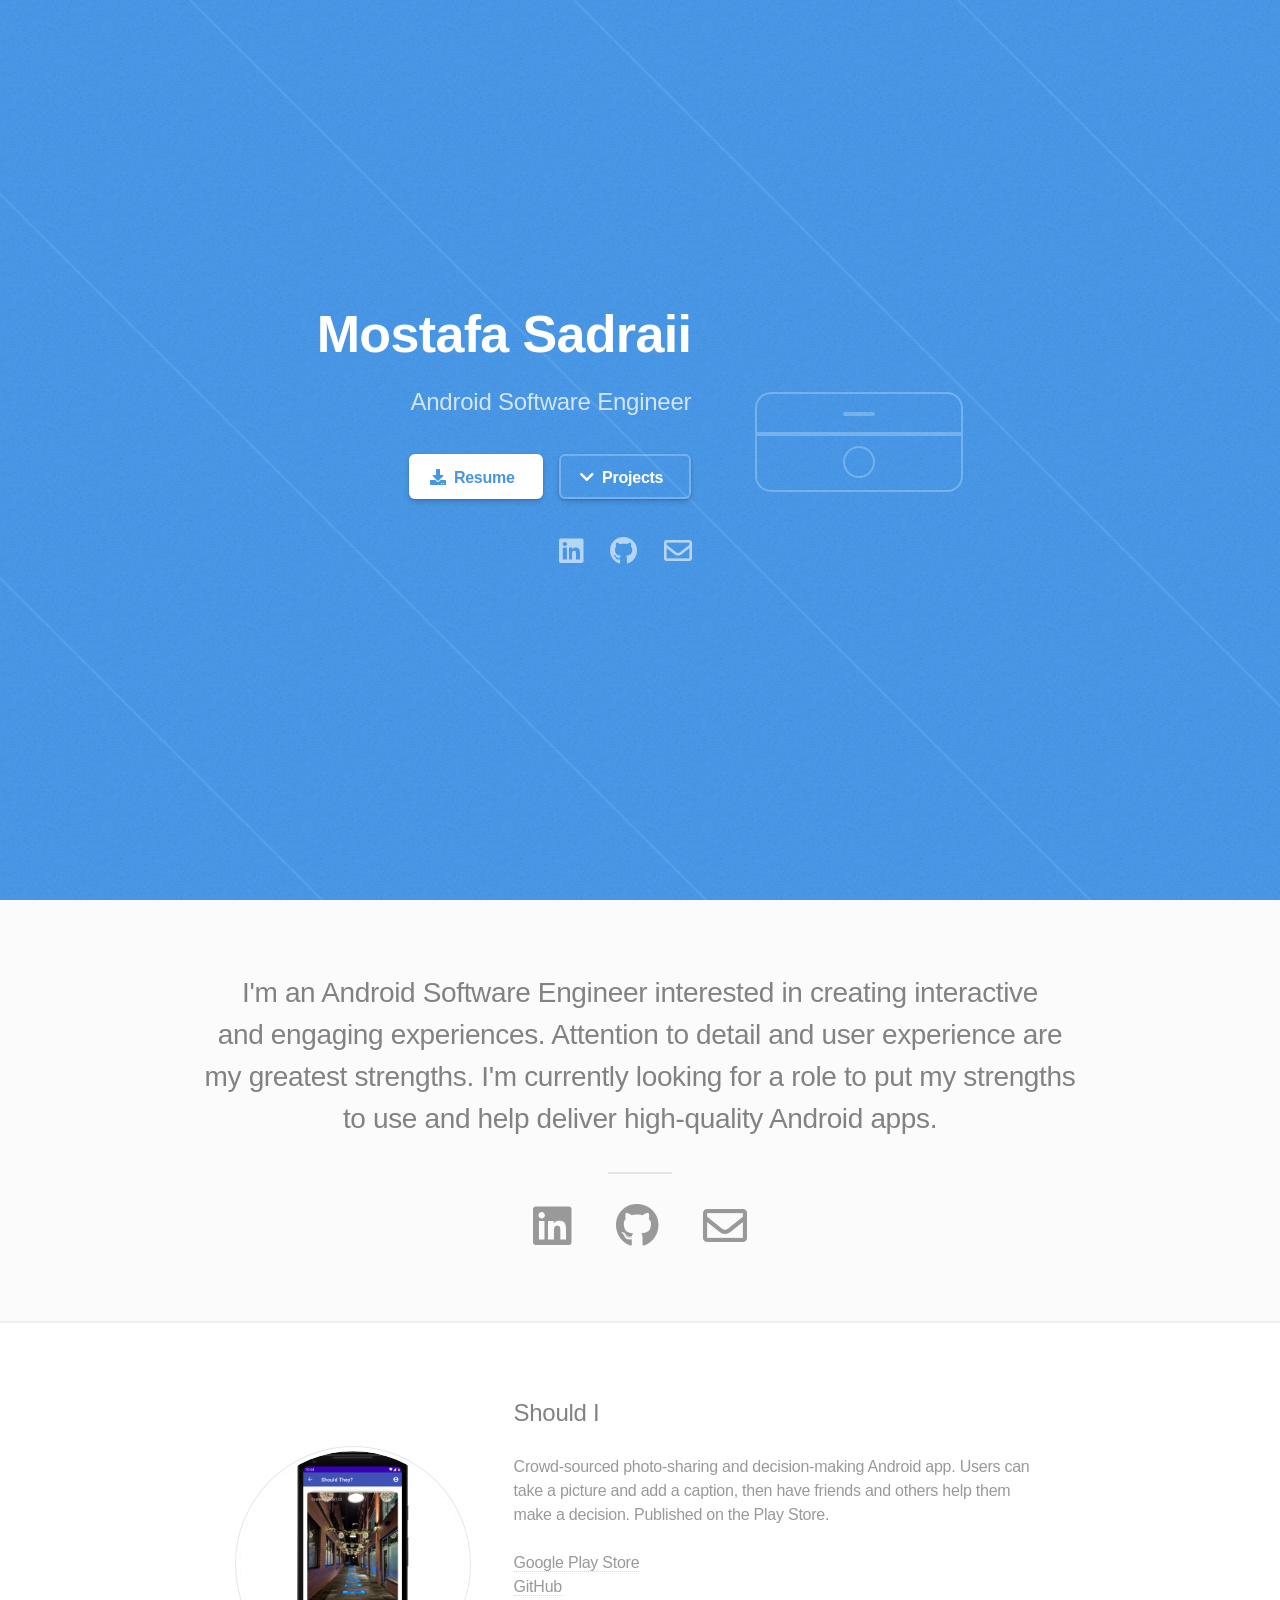
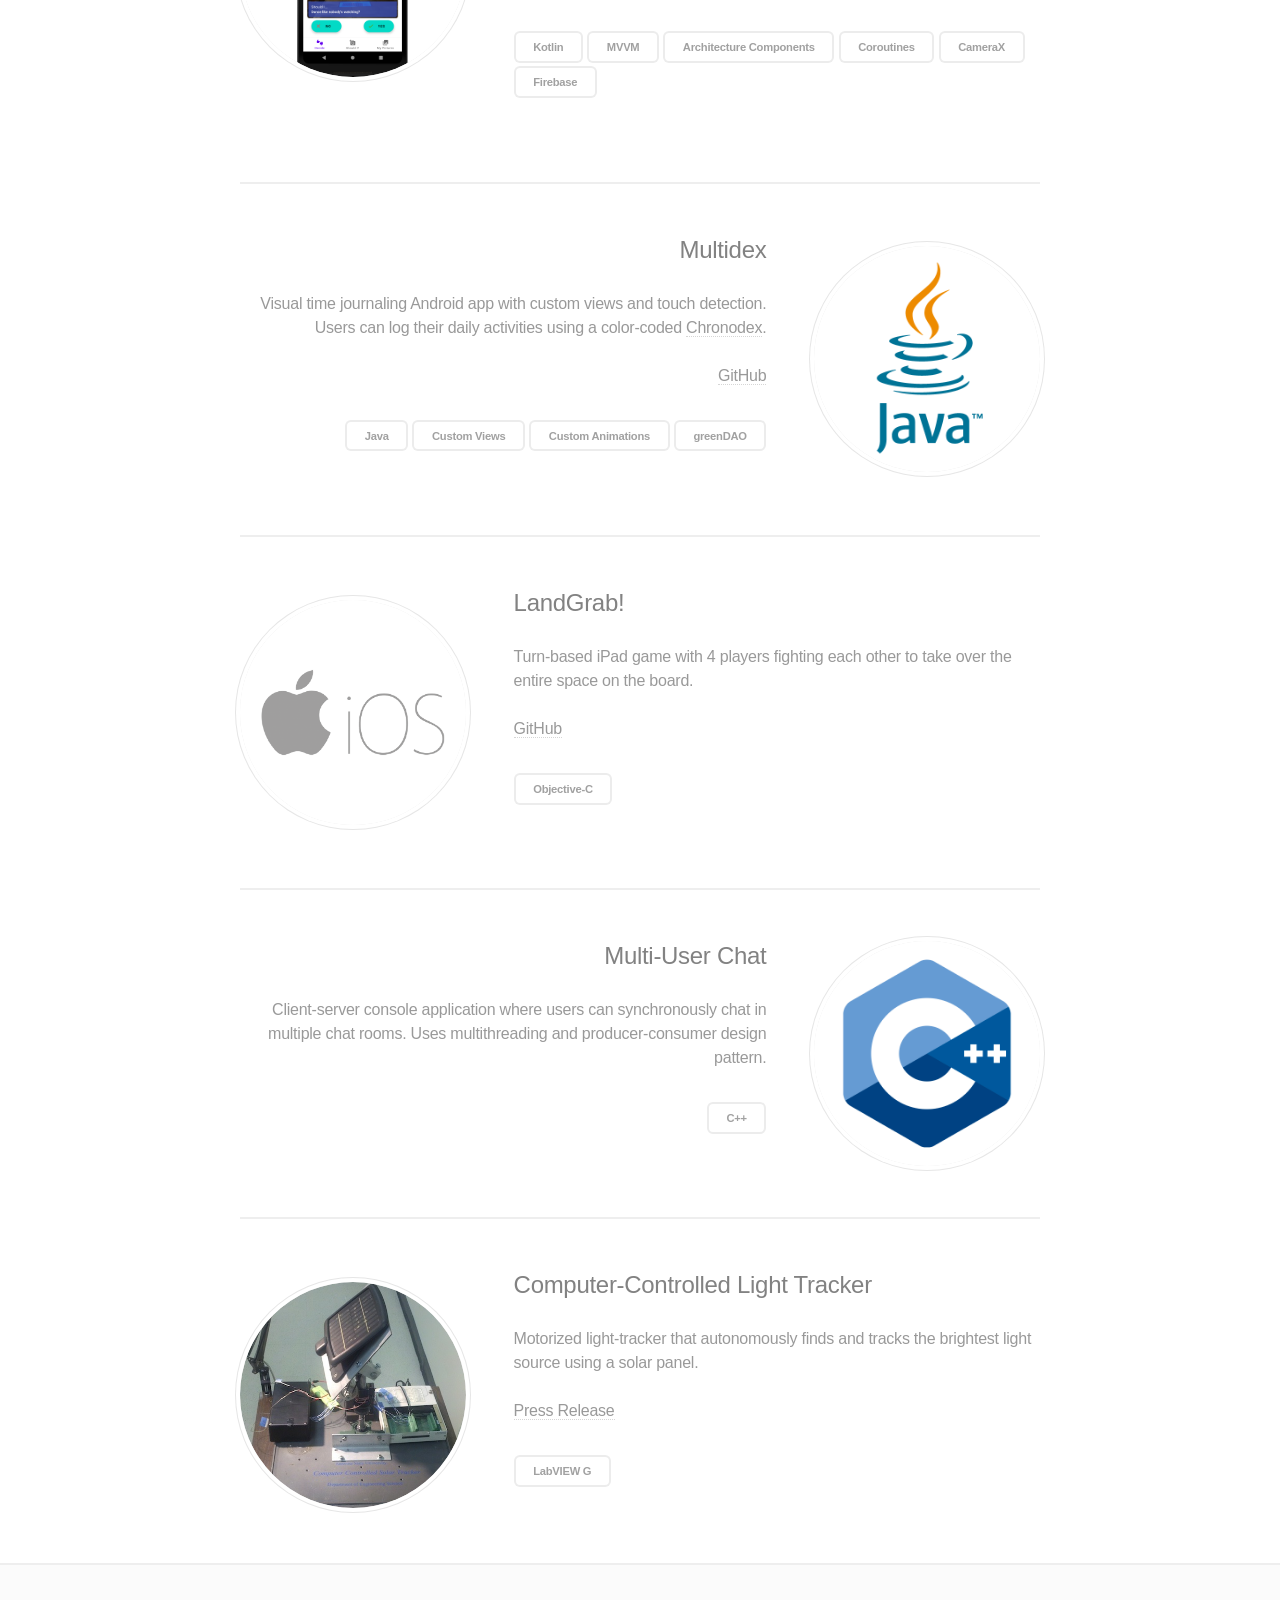
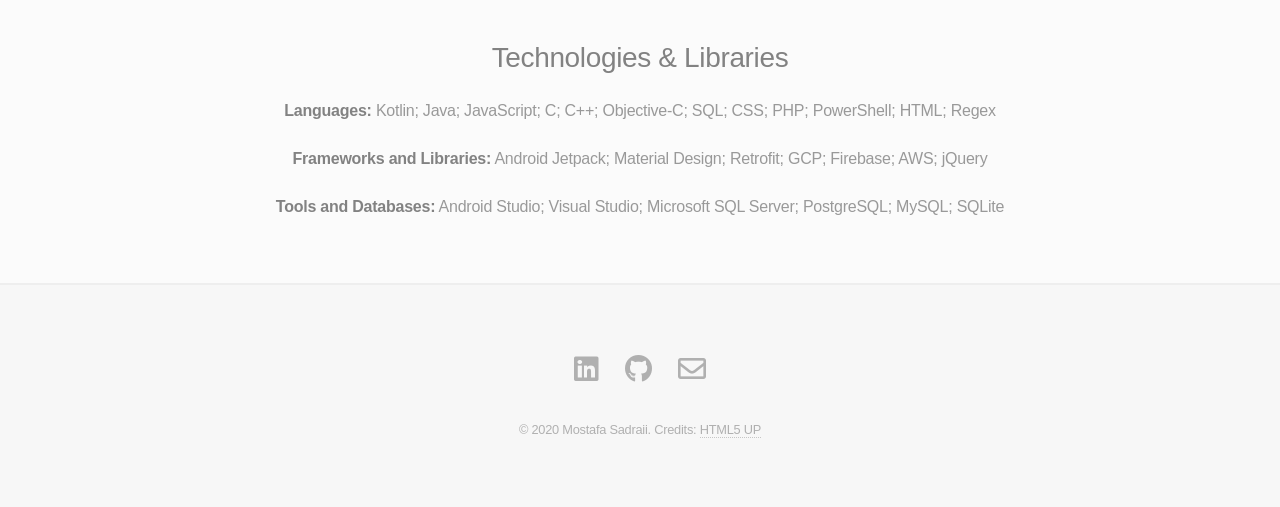
==== commit cdd48010: "Added contact icons to the header" ====
--- a/index.html
+++ b/index.html
@@ -23,6 +23,11 @@
 					<ul class="actions">
 						<li><a href="resume.pdf" class="button primary icon solid fa-download">Resume</a></li>
 						<li><a href="#one" class="button icon solid fa-chevron-down scrolly">Projects</a></li>
+					</ul>
+					<ul class="icons blue">
+						<li><a href="https://www.linkedin.com/in/sadraii/" class="icon brands fa-linkedin"><span class="label">Facebook</span></a></li>
+						<li><a href="https://www.github.com/sadraii/" class="icon brands fa-github"><span class="label">Twitter</span></a></li>
+						<li><a href="mailto:msadraii@gmail.com" class="icon fa-envelope"><span class="label">Instagram</span></a></li>
 					</ul>
 				</div>
 				<div class="image phone"><div class="inner"><img src="images/me_phone.png" alt="" /></div></div>
--- a/assets/css/main.css
+++ b/assets/css/main.css
@@ -2593,7 +2593,7 @@
 
 		ul.icons li {
 			display: inline-block;
-			padding: 0 1.5em 0 0;
+			padding: 0 1.4em 0 0;
 		}
 
 			ul.icons li:last-child {
@@ -3887,6 +3887,11 @@
 				-webkit-justify-content: -webkit-flex-end;
 				-ms-justify-content: -ms-flex-end;
 				justify-content: flex-end;
+				margin-bottom: 2.5em;
+			}
+
+			#header .content ul.icons.blue .icon:hover {
+				color: #ffffff;
 			}
 
 		#header .image {
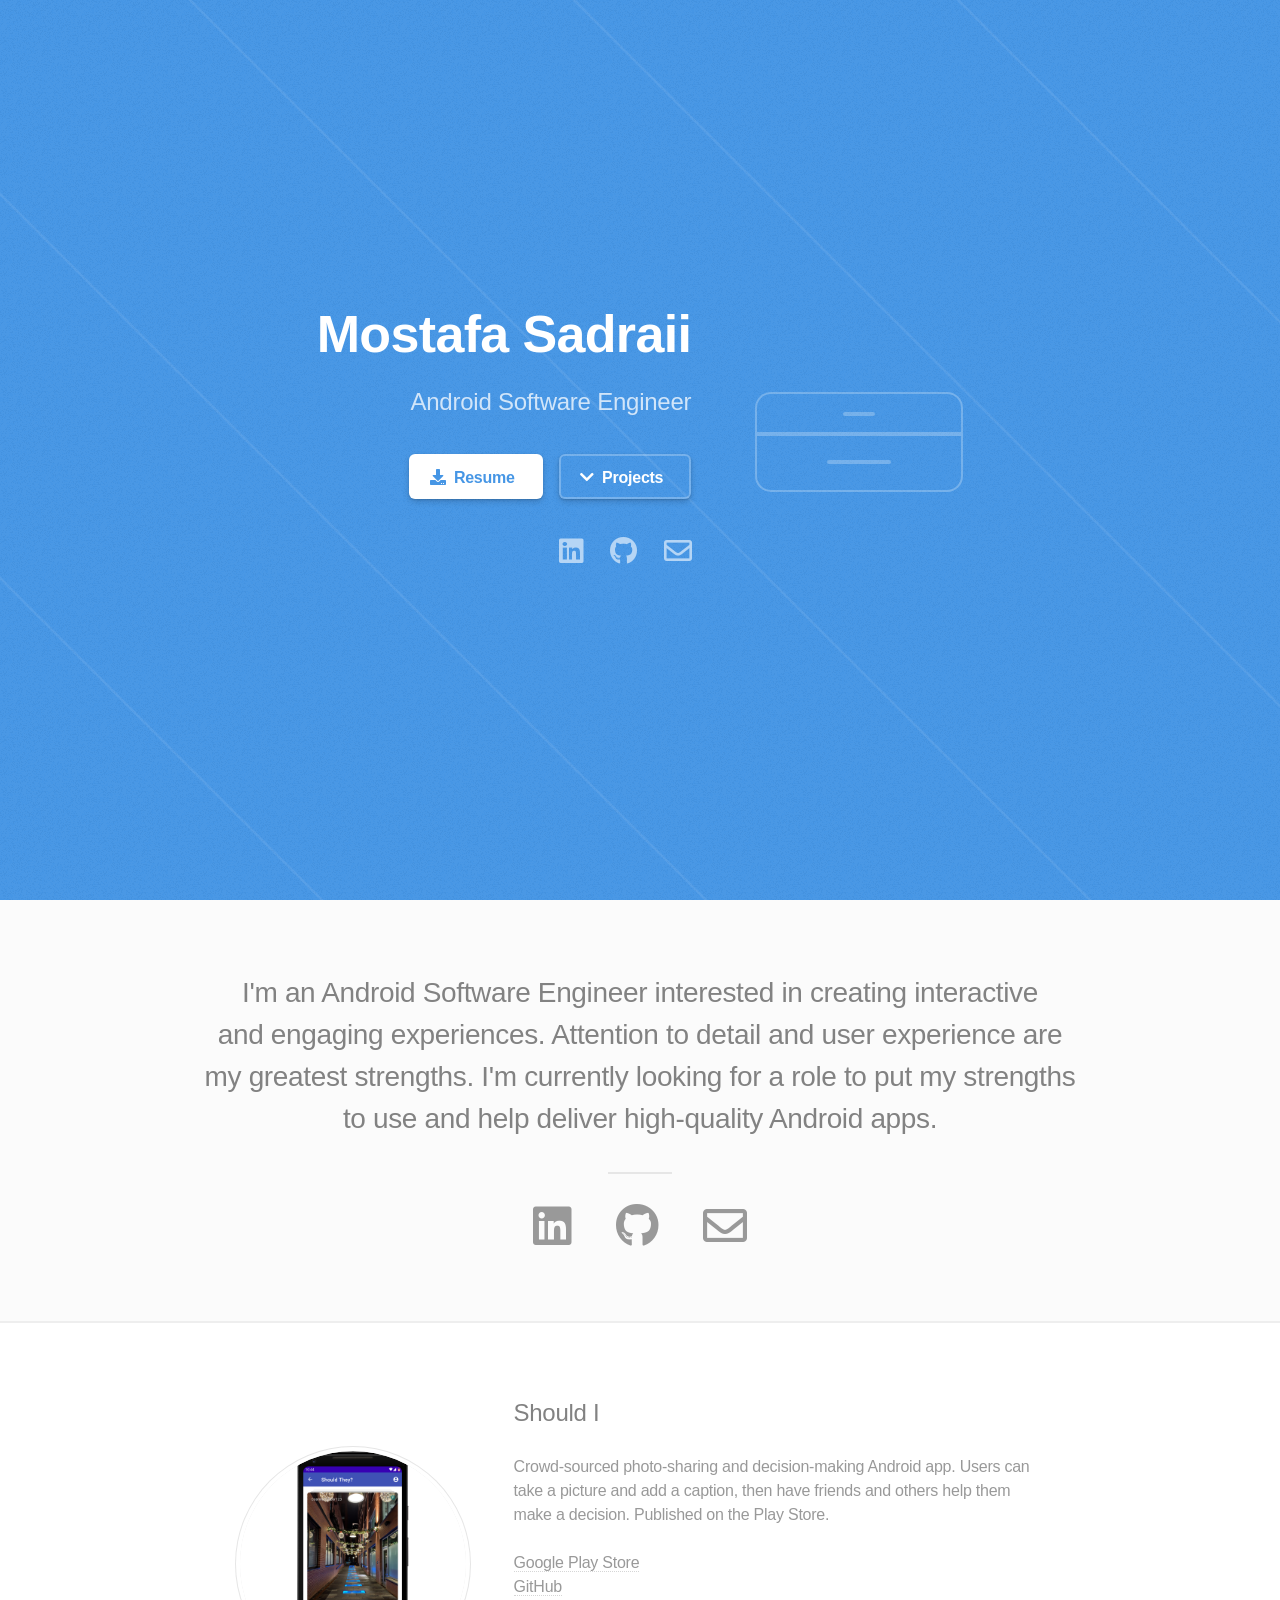
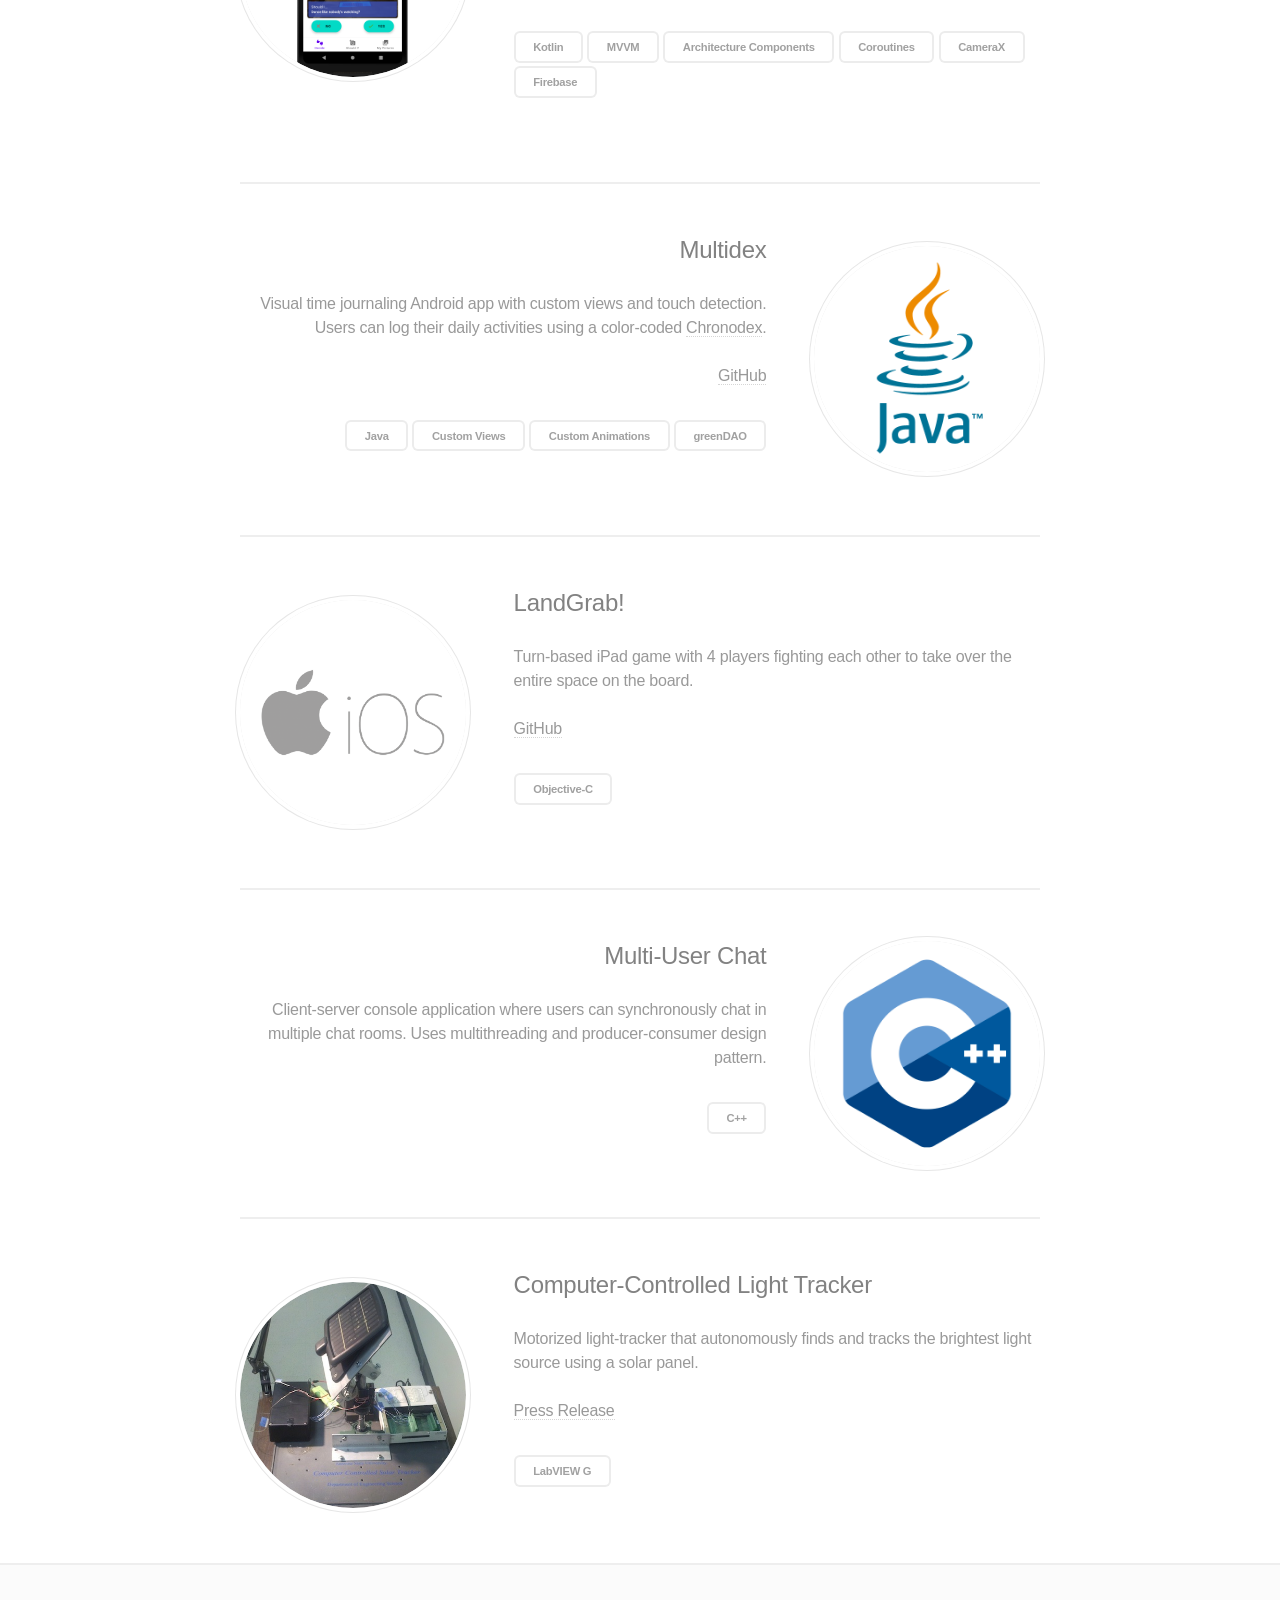
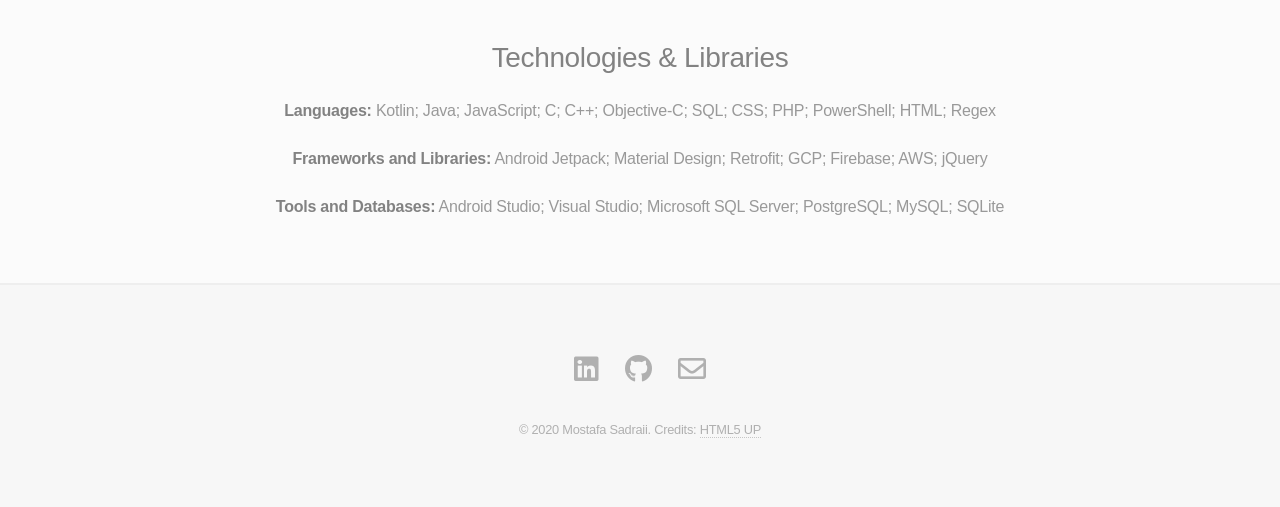
==== commit 3bf237db: "Fixed resume links" ====
--- a/index.html
+++ b/index.html
@@ -6,6 +6,14 @@
 -->
 <html>
 	<head>
+		<!-- Global site tag (gtag.js) - Google Analytics -->
+		<script async src="https://www.googletagmanager.com/gtag/js?id=UA-165974728-1"></script>
+		<script>
+			window.dataLayer = window.dataLayer || [];
+			function gtag(){dataLayer.push(arguments);}
+			gtag('js', new Date());
+			gtag('config', 'UA-165974728-1');
+		</script>
 		<title>Mostafa Sadraii - Android Software Engineer</title>
 		<meta charset="utf-8" />
 		<meta name="viewport" content="width=device-width, initial-scale=1, user-scalable=no" />
@@ -21,7 +29,7 @@
 					<h1><a href="#">Mostafa Sadraii</a></h1>
 					<p>Android Software Engineer</p>
 					<ul class="actions">
-						<li><a href="resume.pdf" class="button primary icon solid fa-download">Resume</a></li>
+						<li><a href="Mostafa_Sadraii_Resume.pdf" class="button primary icon solid fa-download">Resume</a></li>
 						<li><a href="#one" class="button icon solid fa-chevron-down scrolly">Projects</a></li>
 					</ul>
 					<ul class="icons blue">
--- a/assets/css/main.css
+++ b/assets/css/main.css
@@ -2357,16 +2357,16 @@
 					width: 2em;
 					height: 0.25em;
 					border-radius: 0.5em;
-					background: rgba(255, 255, 255, 0.25);
+					/* background: rgba(255, 255, 255, 0.25); */
 				}
 
 				.image.phone .inner:after {
-					bottom: -2.75em;
-					margin-left: -1em;
-					width: 2em;
-					height: 2em;
-					border-radius: 100%;
-					border: solid 2px rgba(255, 255, 255, 0.25);
+					bottom: -1.9em;
+					margin-left: -2em;
+					width: 4em;
+					height: 0.25em;
+					border-radius: 0.5em;
+					/* border: solid 2px rgba(255, 255, 255, 0.25); */
 				}
 
 			.image.phone:before, .image.phone:after {
@@ -3787,7 +3787,8 @@
 				}
 
 				#header .image.phone .inner:after {
-					border-color: rgba(255, 255, 255, 0.25);
+					/* border-color: rgba(255, 255, 255, 0.25); */
+					background: rgba(255, 255, 255, 0.25);
 				}
 
 		#header ul.alt > li {
